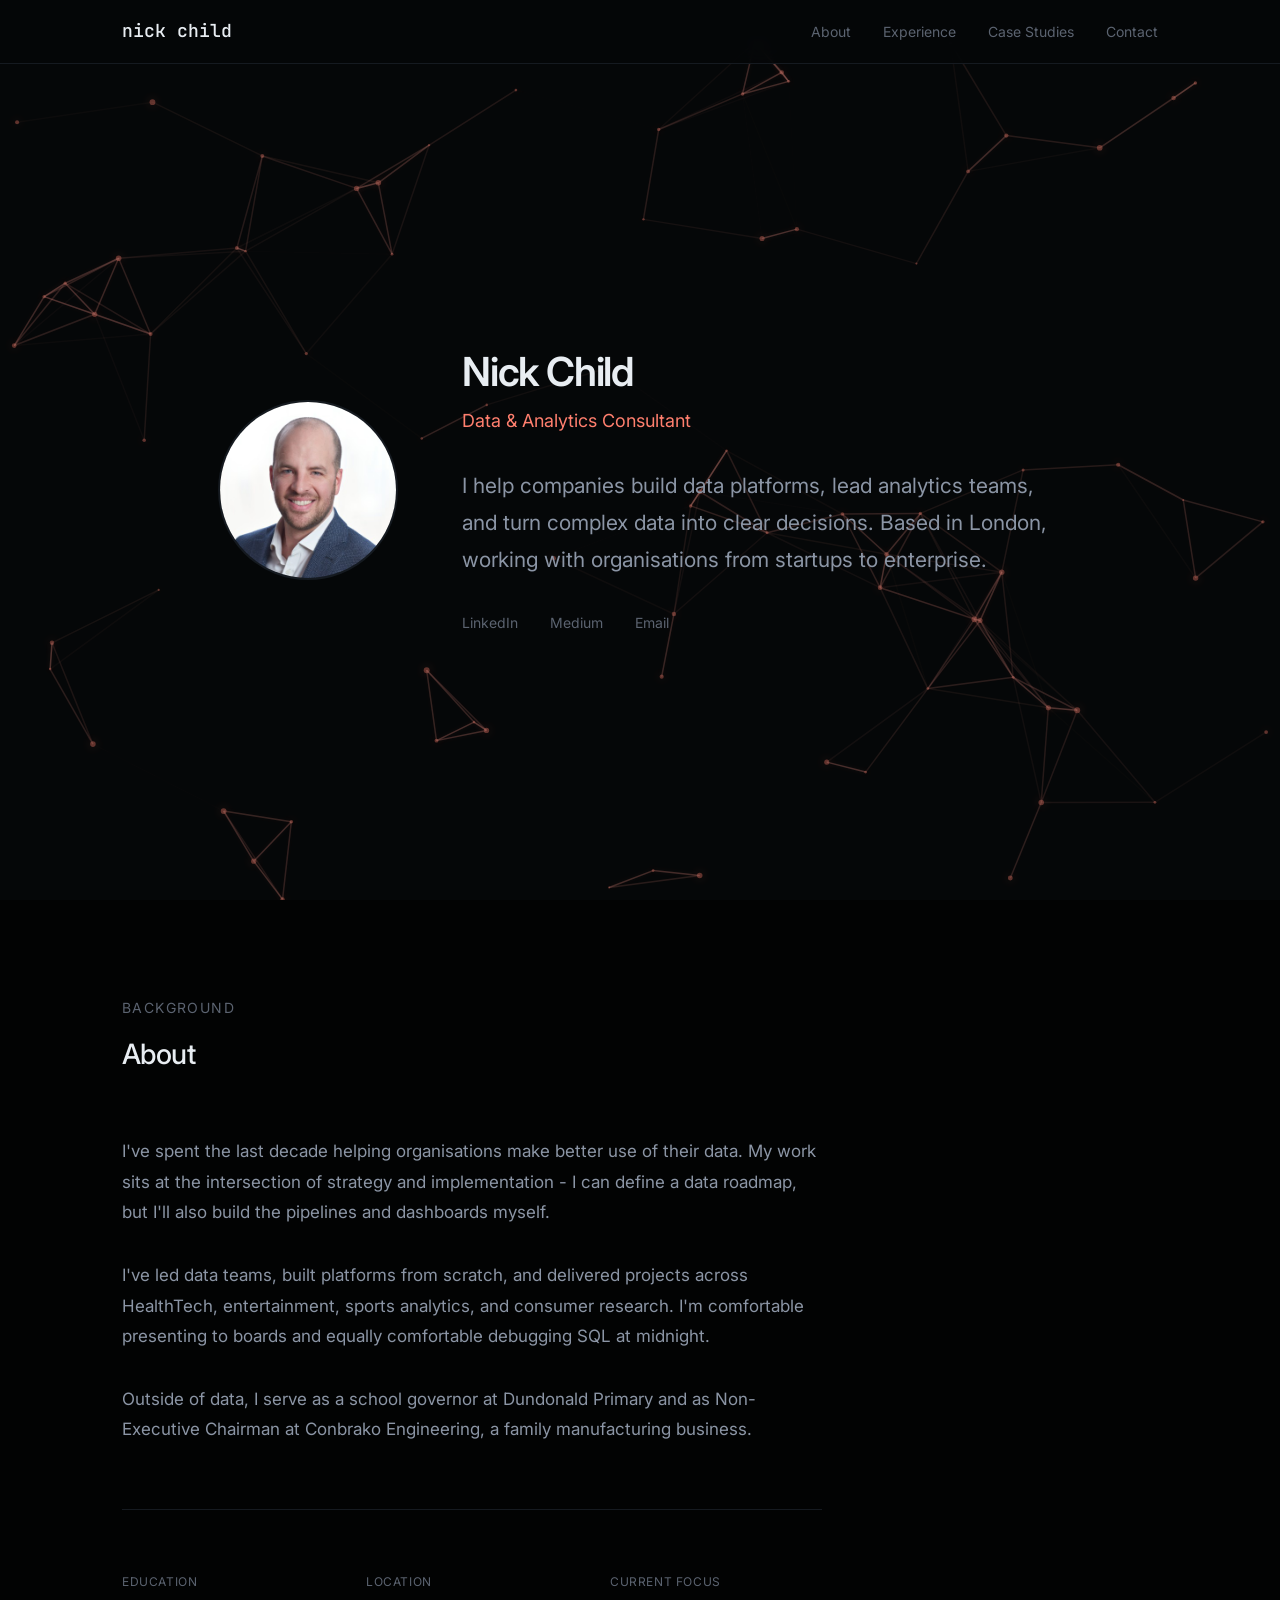
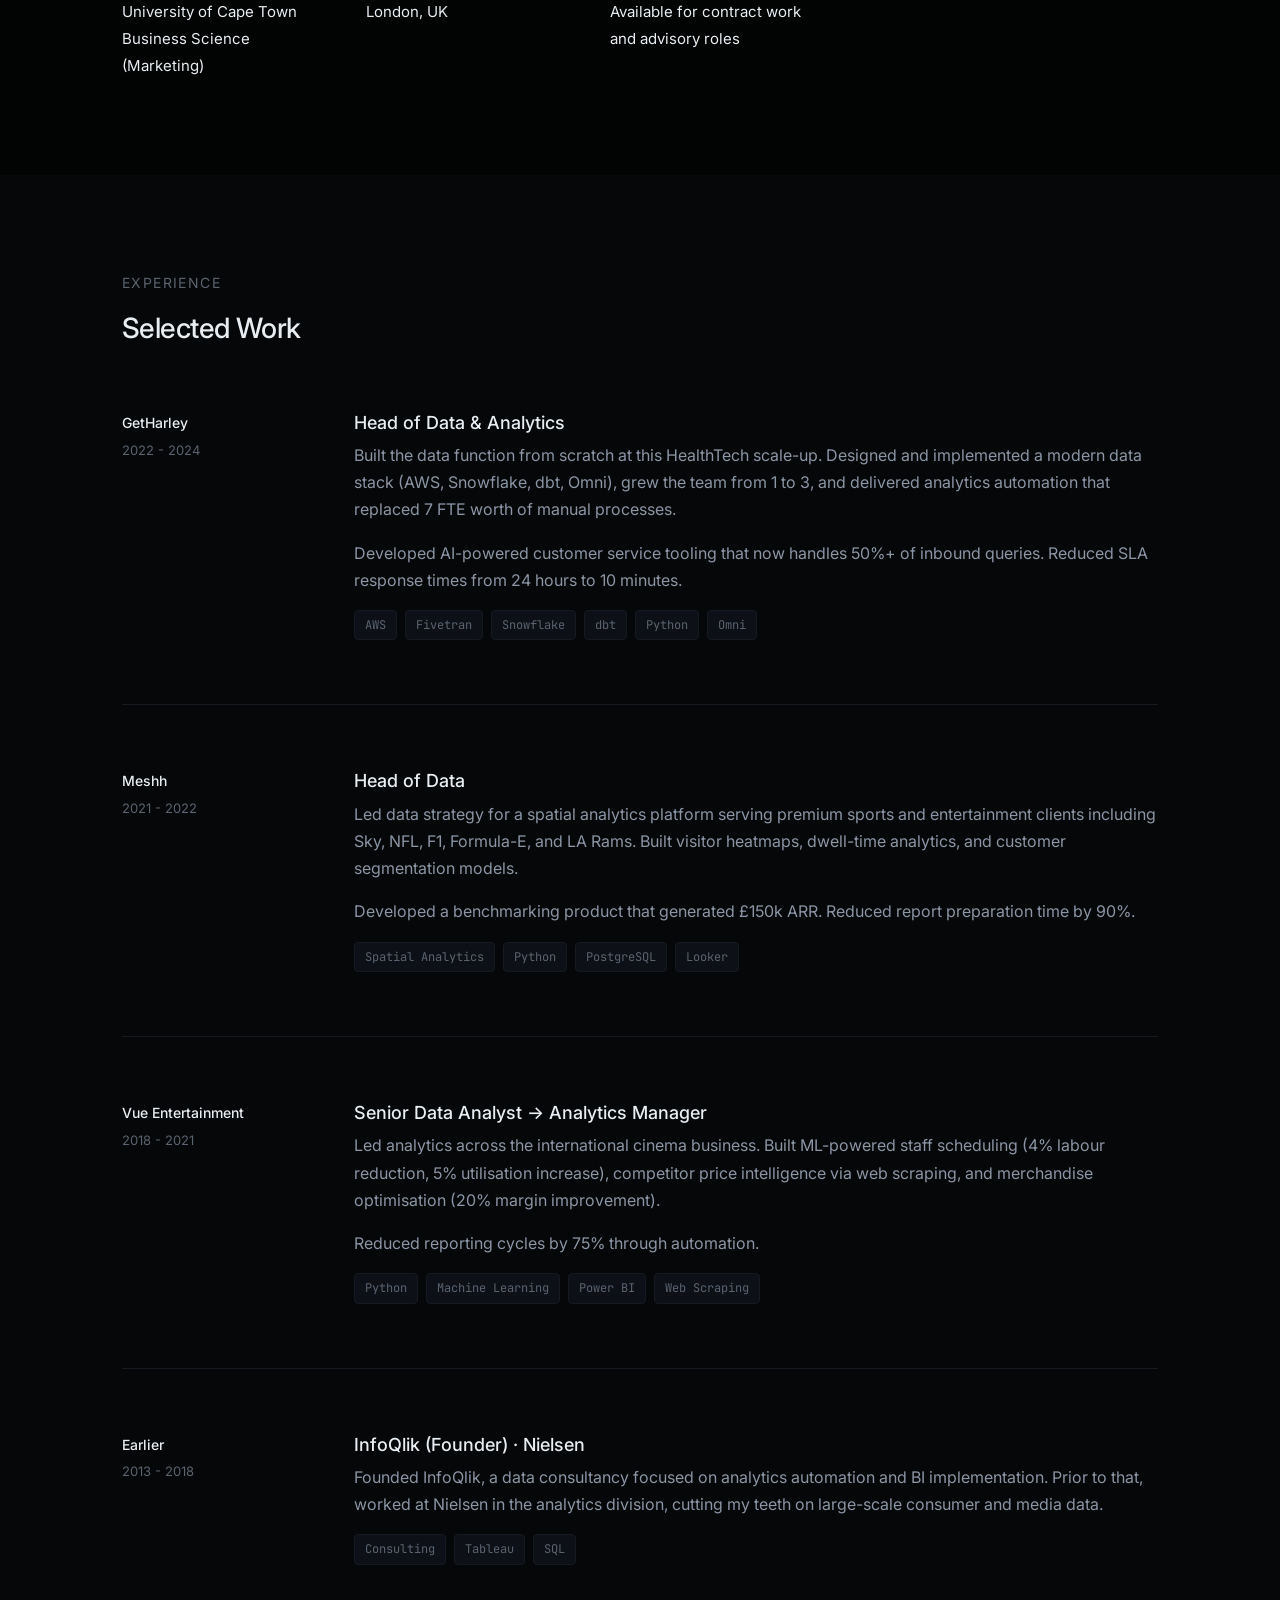
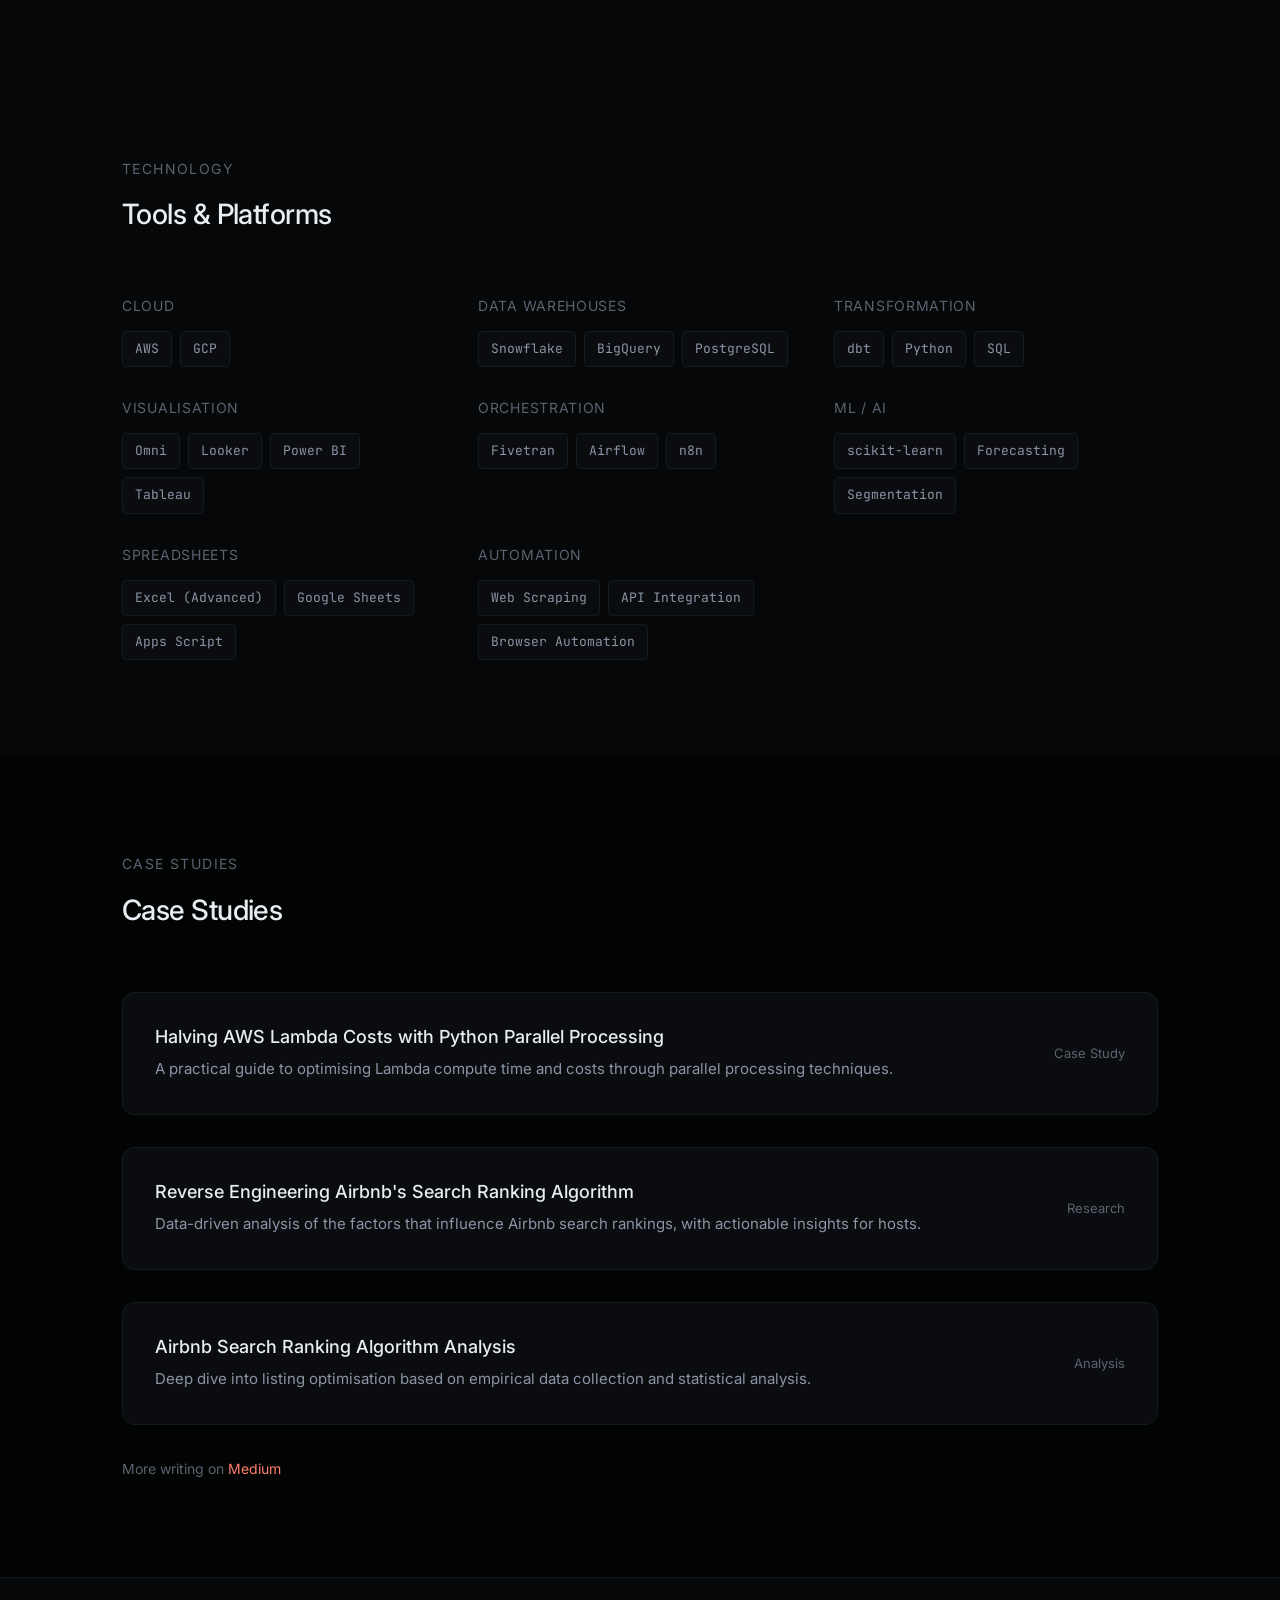
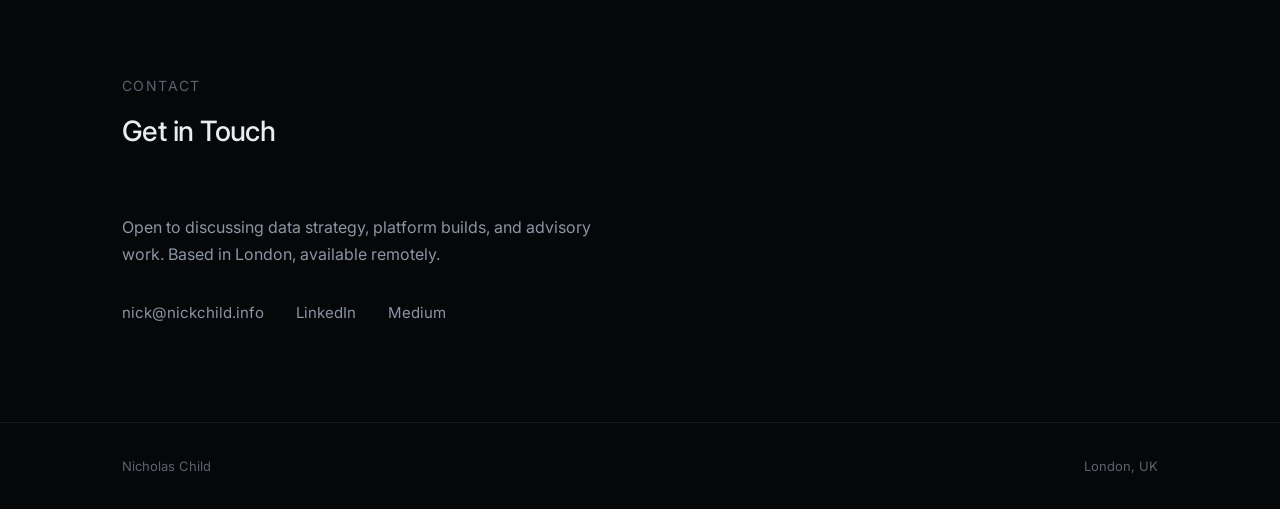
==== index.html @ 96a6c7f5 "Rename Writing to Case Studies, add Fivetran to GetHarley" ====
<!DOCTYPE html>
<html lang="en">
<head>
    <meta charset="UTF-8">
    <meta name="viewport" content="width=device-width, initial-scale=1.0">
    <title>Nick Child - Data & Analytics</title>
    <meta name="description" content="Independent Data & Analytics Consultant based in London. Building data platforms, leading analytics teams, and solving complex data problems.">
    <meta name="author" content="Nicholas Child">

    <!-- Open Graph -->
    <meta property="og:type" content="website">
    <meta property="og:title" content="Nick Child - Data & Analytics">
    <meta property="og:description" content="Independent Data & Analytics Consultant based in London.">
    <meta property="og:url" content="https://nickchild.info">

    <!-- Structured Data -->
    <script type="application/ld+json">
    {
      "@context": "https://schema.org",
      "@type": "Person",
      "name": "Nicholas Child",
      "jobTitle": "Data & Analytics Consultant",
      "url": "https://nickchild.info",
      "email": "nick@nickchild.info",
      "address": {
        "@type": "PostalAddress",
        "addressLocality": "London",
        "addressCountry": "GB"
      },
      "sameAs": [
        "https://linkedin.com/in/nicholaschild",
        "https://medium.com/@childnick"
      ]
    }
    </script>

    <!-- Favicon -->
    <link rel="icon" type="image/svg+xml" href="favicon.svg">

    <!-- Fonts -->
    <link rel="preconnect" href="https://fonts.googleapis.com">
    <link rel="preconnect" href="https://fonts.gstatic.com" crossorigin>
    <link href="https://fonts.googleapis.com/css2?family=Inter:wght@400;500;600&family=JetBrains+Mono:wght@400;500&display=swap" rel="stylesheet">

    <!-- Styles -->
    <link rel="stylesheet" href="styles/main.css">
</head>
<body>
    <!-- Navigation -->
    <nav class="nav" id="nav">
        <div class="container">
            <div class="nav-content">
                <a href="#" class="nav-logo">nick child</a>
                <button class="nav-toggle" id="navToggle" aria-label="Toggle navigation">
                    <span></span>
                    <span></span>
                    <span></span>
                </button>
                <ul class="nav-menu" id="navMenu">
                    <li><a href="#about" class="nav-link">About</a></li>
                    <li><a href="#experience" class="nav-link">Experience</a></li>
                    <li><a href="#writing" class="nav-link">Case Studies</a></li>
                    <li><a href="#contact" class="nav-link">Contact</a></li>
                </ul>
            </div>
        </div>
    </nav>

    <!-- Hero Section -->
    <section class="hero">
        <canvas id="heroCanvas" class="hero-canvas"></canvas>
        <div class="container">
            <div class="hero-content">
                <div class="hero-image">
                    <img src="nick-profile.jpg" alt="Nick Child">
                </div>
                <div class="hero-text">
                    <h1>Nick Child</h1>
                    <p class="hero-role">Data & Analytics Consultant</p>
                    <p class="hero-bio">
                        I help companies build data platforms, lead analytics teams, and turn complex data into clear decisions. 
                        Based in London, working with organisations from startups to enterprise.
                    </p>
                    <div class="hero-links">
                        <a href="https://linkedin.com/in/nicholaschild" target="_blank">LinkedIn</a>
                        <a href="https://medium.com/@childnick" target="_blank">Medium</a>
                        <a href="mailto:nick@nickchild.info">Email</a>
                    </div>
                </div>
            </div>
        </div>
    </section>

    <!-- About Section -->
    <section id="about" class="about">
        <div class="container">
            <p class="section-subtitle">Background</p>
            <h2 class="section-title">About</h2>

            <div class="about-content">
                <p>
                    I've spent the last decade helping organisations make better use of their data. My work sits at the 
                    intersection of strategy and implementation - I can define a data roadmap, but I'll also build the 
                    pipelines and dashboards myself.
                </p>
                <p>
                    I've led data teams, built platforms from scratch, and delivered projects across HealthTech, 
                    entertainment, sports analytics, and consumer research. I'm comfortable presenting to boards 
                    and equally comfortable debugging SQL at midnight.
                </p>
                <p>
                    Outside of data, I serve as a school governor at Dundonald Primary and as Non-Executive Chairman 
                    at Conbrako Engineering, a family manufacturing business.
                </p>

                <div class="about-details">
                    <div class="about-detail">
                        <h4>Education</h4>
                        <p>University of Cape Town<br>Business Science (Marketing)</p>
                    </div>
                    <div class="about-detail">
                        <h4>Location</h4>
                        <p>London, UK</p>
                    </div>
                    <div class="about-detail">
                        <h4>Current Focus</h4>
                        <p>Available for contract work<br>and advisory roles</p>
                    </div>
                </div>
            </div>
        </div>
    </section>

    <!-- Experience Section -->
    <section id="experience" class="experience">
        <div class="container">
            <p class="section-subtitle">Experience</p>
            <h2 class="section-title">Selected Work</h2>

            <div class="experience-grid">
                <div class="experience-item">
                    <div class="experience-meta">
                        <div class="experience-company">GetHarley</div>
                        <div class="experience-period">2022 - 2024</div>
                    </div>
                    <div class="experience-content">
                        <h3>Head of Data & Analytics</h3>
                        <p>
                            Built the data function from scratch at this HealthTech scale-up. Designed and implemented a modern data stack 
                            (AWS, Snowflake, dbt, Omni), grew the team from 1 to 3, and delivered analytics automation that replaced 
                            7 FTE worth of manual processes.
                        </p>
                        <p>
                            Developed AI-powered customer service tooling that now handles 50%+ of inbound queries. 
                            Reduced SLA response times from 24 hours to 10 minutes.
                        </p>
                        <div class="experience-tags">
                            <span class="tag">AWS</span>
                            <span class="tag">Fivetran</span>
                            <span class="tag">Snowflake</span>
                            <span class="tag">dbt</span>
                            <span class="tag">Python</span>
                            <span class="tag">Omni</span>
                        </div>
                    </div>
                </div>

                <div class="experience-item">
                    <div class="experience-meta">
                        <div class="experience-company">Meshh</div>
                        <div class="experience-period">2021 - 2022</div>
                    </div>
                    <div class="experience-content">
                        <h3>Head of Data</h3>
                        <p>
                            Led data strategy for a spatial analytics platform serving premium sports and entertainment clients 
                            including Sky, NFL, F1, Formula-E, and LA Rams. Built visitor heatmaps, dwell-time analytics, 
                            and customer segmentation models.
                        </p>
                        <p>
                            Developed a benchmarking product that generated £150k ARR. 
                            Reduced report preparation time by 90%.
                        </p>
                        <div class="experience-tags">
                            <span class="tag">Spatial Analytics</span>
                            <span class="tag">Python</span>
                            <span class="tag">PostgreSQL</span>
                            <span class="tag">Looker</span>
                        </div>
                    </div>
                </div>

                <div class="experience-item">
                    <div class="experience-meta">
                        <div class="experience-company">Vue Entertainment</div>
                        <div class="experience-period">2018 - 2021</div>
                    </div>
                    <div class="experience-content">
                        <h3>Senior Data Analyst → Analytics Manager</h3>
                        <p>
                            Led analytics across the international cinema business. Built ML-powered staff scheduling 
                            (4% labour reduction, 5% utilisation increase), competitor price intelligence via web scraping, 
                            and merchandise optimisation (20% margin improvement).
                        </p>
                        <p>
                            Reduced reporting cycles by 75% through automation.
                        </p>
                        <div class="experience-tags">
                            <span class="tag">Python</span>
                            <span class="tag">Machine Learning</span>
                            <span class="tag">Power BI</span>
                            <span class="tag">Web Scraping</span>
                        </div>
                    </div>
                </div>

                <div class="experience-item">
                    <div class="experience-meta">
                        <div class="experience-company">Earlier</div>
                        <div class="experience-period">2013 - 2018</div>
                    </div>
                    <div class="experience-content">
                        <h3>InfoQlik (Founder) · Nielsen</h3>
                        <p>
                            Founded InfoQlik, a data consultancy focused on analytics automation and BI implementation. 
                            Prior to that, worked at Nielsen in the analytics division, cutting my teeth on large-scale 
                            consumer and media data.
                        </p>
                        <div class="experience-tags">
                            <span class="tag">Consulting</span>
                            <span class="tag">Tableau</span>
                            <span class="tag">SQL</span>
                        </div>
                    </div>
                </div>
            </div>
        </div>
    </section>

    <!-- Tech Stack Section -->
    <section id="tech-stack" class="tech-stack">
        <div class="container">
            <p class="section-subtitle">Technology</p>
            <h2 class="section-title">Tools & Platforms</h2>

            <div class="tech-categories">
                <div class="tech-category">
                    <h3>Cloud</h3>
                    <div class="tech-items">
                        <span class="tech-item">AWS</span>
                        <span class="tech-item">GCP</span>
                    </div>
                </div>
                <div class="tech-category">
                    <h3>Data Warehouses</h3>
                    <div class="tech-items">
                        <span class="tech-item">Snowflake</span>
                        <span class="tech-item">BigQuery</span>
                        <span class="tech-item">PostgreSQL</span>
                    </div>
                </div>
                <div class="tech-category">
                    <h3>Transformation</h3>
                    <div class="tech-items">
                        <span class="tech-item">dbt</span>
                        <span class="tech-item">Python</span>
                        <span class="tech-item">SQL</span>
                    </div>
                </div>
                <div class="tech-category">
                    <h3>Visualisation</h3>
                    <div class="tech-items">
                        <span class="tech-item">Omni</span>
                        <span class="tech-item">Looker</span>
                        <span class="tech-item">Power BI</span>
                        <span class="tech-item">Tableau</span>
                    </div>
                </div>
                <div class="tech-category">
                    <h3>Orchestration</h3>
                    <div class="tech-items">
                        <span class="tech-item">Fivetran</span>
                        <span class="tech-item">Airflow</span>
                        <span class="tech-item">n8n</span>
                    </div>
                </div>
                <div class="tech-category">
                    <h3>ML / AI</h3>
                    <div class="tech-items">
                        <span class="tech-item">scikit-learn</span>
                        <span class="tech-item">Forecasting</span>
                        <span class="tech-item">Segmentation</span>
                    </div>
                </div>
                <div class="tech-category">
                    <h3>Spreadsheets</h3>
                    <div class="tech-items">
                        <span class="tech-item">Excel (Advanced)</span>
                        <span class="tech-item">Google Sheets</span>
                        <span class="tech-item">Apps Script</span>
                    </div>
                </div>
                <div class="tech-category">
                    <h3>Automation</h3>
                    <div class="tech-items">
                        <span class="tech-item">Web Scraping</span>
                        <span class="tech-item">API Integration</span>
                        <span class="tech-item">Browser Automation</span>
                    </div>
                </div>
            </div>
        </div>
    </section>

    <!-- Writing Section -->
    <section id="writing" class="writing">
        <div class="container">
            <p class="section-subtitle">Case Studies</p>
            <h2 class="section-title">Case Studies</h2>

            <div class="writing-grid">
                <a href="case-studies/lambda_optimisation/aws-lambda-case-study.html" class="article-card">
                    <div class="article-content">
                        <h3>Halving AWS Lambda Costs with Python Parallel Processing</h3>
                        <p>A practical guide to optimising Lambda compute time and costs through parallel processing techniques.</p>
                    </div>
                    <div class="article-meta">
                        <span>Case Study</span>
                    </div>
                </a>

                <a href="case-studies/airbnb hack/airbnb-algorithm-research.html" class="article-card">
                    <div class="article-content">
                        <h3>Reverse Engineering Airbnb's Search Ranking Algorithm</h3>
                        <p>Data-driven analysis of the factors that influence Airbnb search rankings, with actionable insights for hosts.</p>
                    </div>
                    <div class="article-meta">
                        <span>Research</span>
                    </div>
                </a>

                <a href="case-studies/angelhost/airbnb-case-study.html" class="article-card">
                    <div class="article-content">
                        <h3>Airbnb Search Ranking Algorithm Analysis</h3>
                        <p>Deep dive into listing optimisation based on empirical data collection and statistical analysis.</p>
                    </div>
                    <div class="article-meta">
                        <span>Analysis</span>
                    </div>
                </a>
            </div>

            <p style="margin-top: var(--spacing-md); color: var(--color-text-muted); font-size: 0.875rem;">
                More writing on <a href="https://medium.com/@childnick" target="_blank">Medium</a>
            </p>
        </div>
    </section>

    <!-- Contact Section -->
    <section id="contact" class="contact">
        <div class="container">
            <p class="section-subtitle">Contact</p>
            <h2 class="section-title">Get in Touch</h2>

            <div class="contact-content">
                <p style="color: var(--color-text-secondary); max-width: 500px;">
                    Open to discussing data strategy, platform builds, and advisory work. 
                    Based in London, available remotely.
                </p>
                <div class="contact-links">
                    <a href="mailto:nick@nickchild.info">nick@nickchild.info</a>
                    <a href="https://linkedin.com/in/nicholaschild" target="_blank">LinkedIn</a>
                    <a href="https://medium.com/@childnick" target="_blank">Medium</a>
                </div>
            </div>
        </div>
    </section>

    <!-- Footer -->
    <footer class="footer">
        <div class="container">
            <div class="footer-content">
                <span>Nicholas Child</span>
                <span>London, UK</span>
            </div>
        </div>
    </footer>

    <script src="scripts/main.js"></script>
</body>
</html>
---- styles/main.css ----
/* ===================================
   CSS Variables & Design System
   =================================== */
:root {
    /* Colors - Warm coral palette (Monzo-inspired) */
    --color-primary: #FF7F6E;
    --color-primary-hover: #FF6B57;
    --color-accent: #FF9B8E;
    --color-accent-muted: rgba(255, 127, 110, 0.5);

    /* Deeper, darker neutrals */
    --color-bg-dark: #050708;
    --color-bg-darker: #020303;
    --color-bg-card: #0a0c0f;
    --color-text-primary: #E8EDF2;
    --color-text-secondary: #8B95A5;
    --color-text-muted: #5B6370;
    --color-border: #151a20;

    /* Code/technical colors */
    --color-code: #FF9B8E;
    --color-code-bg: #0d1117;

    /* Typography */
    --font-sans: 'Inter', -apple-system, BlinkMacSystemFont, 'Segoe UI', sans-serif;
    --font-mono: 'JetBrains Mono', 'Fira Code', 'Consolas', 'Monaco', monospace;

    /* Spacing */
    --spacing-xs: 0.5rem;
    --spacing-sm: 1rem;
    --spacing-md: 2rem;
    --spacing-lg: 4rem;
    --spacing-xl: 6rem;

    /* Border radius */
    --radius-sm: 4px;
    --radius-md: 8px;
    --radius-lg: 12px;

    /* Transitions */
    --transition-fast: 150ms ease;
    --transition-normal: 300ms ease;
}

/* ===================================
   Reset & Base Styles
   =================================== */
* {
    margin: 0;
    padding: 0;
    box-sizing: border-box;
}

html {
    scroll-behavior: smooth;
    font-size: 16px;
}

body {
    font-family: var(--font-sans);
    background-color: var(--color-bg-dark);
    color: var(--color-text-primary);
    line-height: 1.7;
    overflow-x: hidden;
}

.container {
    max-width: 1100px;
    margin: 0 auto;
    padding: 0 var(--spacing-md);
}

a {
    color: var(--color-primary);
    text-decoration: none;
    transition: color var(--transition-fast);
}

a:hover {
    color: var(--color-accent);
}

/* ===================================
   Typography
   =================================== */
h1, h2, h3, h4, h5, h6 {
    font-family: var(--font-sans);
    font-weight: 500;
    line-height: 1.3;
    margin-bottom: var(--spacing-sm);
    color: var(--color-text-primary);
}

.section-title {
    font-size: 1.75rem;
    font-weight: 500;
    margin-bottom: var(--spacing-lg);
    color: var(--color-text-primary);
    letter-spacing: -0.02em;
}

.section-subtitle {
    color: var(--color-text-muted);
    font-size: 0.875rem;
    text-transform: uppercase;
    letter-spacing: 0.1em;
    margin-bottom: var(--spacing-sm);
}

/* ===================================
   Navigation
   =================================== */
.nav {
    position: fixed;
    top: 0;
    left: 0;
    right: 0;
    background: rgba(5, 7, 8, 0.9);
    backdrop-filter: blur(12px);
    border-bottom: 1px solid var(--color-border);
    z-index: 1000;
}

.nav-content {
    display: flex;
    justify-content: space-between;
    align-items: center;
    padding: 1rem 0;
}

.nav-logo {
    font-family: var(--font-mono);
    font-size: 1.125rem;
    font-weight: 500;
    color: var(--color-text-primary);
    text-decoration: none;
}

.nav-menu {
    display: flex;
    gap: var(--spacing-md);
    list-style: none;
    align-items: center;
}

.nav-link {
    color: var(--color-text-muted);
    text-decoration: none;
    font-size: 0.875rem;
    transition: color var(--transition-fast);
}

.nav-link:hover {
    color: var(--color-text-primary);
}

.nav-toggle {
    display: none;
    flex-direction: column;
    gap: 4px;
    background: none;
    border: none;
    cursor: pointer;
    padding: 0.5rem;
}

.nav-toggle span {
    width: 20px;
    height: 1.5px;
    background: var(--color-text-primary);
    transition: all var(--transition-fast);
}

/* ===================================
   Hero Section
   =================================== */
.hero {
    position: relative;
    min-height: 100vh;
    display: flex;
    align-items: center;
    overflow: hidden;
    padding-top: 80px;
}

.hero-canvas {
    position: absolute;
    top: 0;
    left: 0;
    width: 100%;
    height: 100%;
    z-index: 0;
    opacity: 0.7;
}

.hero-content {
    position: relative;
    z-index: 1;
    display: grid;
    grid-template-columns: auto 1fr;
    gap: var(--spacing-lg);
    align-items: center;
}

.hero-image {
    width: 180px;
    height: 180px;
    border-radius: 50%;
    overflow: hidden;
    border: 2px solid var(--color-border);
}

.hero-image img {
    width: 100%;
    height: 100%;
    object-fit: cover;
}

.hero-text h1 {
    font-size: 2.5rem;
    font-weight: 600;
    margin-bottom: var(--spacing-xs);
    letter-spacing: -0.03em;
}

.hero-role {
    font-size: 1.125rem;
    color: var(--color-primary);
    margin-bottom: var(--spacing-md);
    font-weight: 400;
}

.hero-bio {
    font-size: 1.3125rem;
    color: var(--color-text-secondary);
    max-width: 600px;
    line-height: 1.75;
}

.hero-links {
    display: flex;
    gap: var(--spacing-md);
    margin-top: var(--spacing-md);
}

.hero-links a {
    color: var(--color-text-muted);
    font-size: 0.875rem;
}

.hero-links a:hover {
    color: var(--color-primary);
}

/* ===================================
   Experience Section
   =================================== */
.experience {
    padding: var(--spacing-xl) 0;
}

.experience-grid {
    display: grid;
    gap: var(--spacing-lg);
}

.experience-item {
    display: grid;
    grid-template-columns: 200px 1fr;
    gap: var(--spacing-md);
    padding-bottom: var(--spacing-lg);
    border-bottom: 1px solid var(--color-border);
}

.experience-item:last-child {
    border-bottom: none;
    padding-bottom: 0;
}

.experience-meta {
    color: var(--color-text-muted);
    font-size: 0.875rem;
}

.experience-company {
    color: var(--color-text-primary);
    font-weight: 500;
    margin-bottom: 0.25rem;
}

.experience-period {
    font-size: 0.8125rem;
}

.experience-content h3 {
    font-size: 1.125rem;
    font-weight: 500;
    margin-bottom: var(--spacing-xs);
}

.experience-content p {
    color: var(--color-text-secondary);
    margin-bottom: var(--spacing-sm);
}

.experience-tags {
    display: flex;
    flex-wrap: wrap;
    gap: 0.5rem;
    margin-top: var(--spacing-sm);
}

.tag {
    padding: 0.25rem 0.625rem;
    background: var(--color-code-bg);
    color: var(--color-text-muted);
    font-family: var(--font-mono);
    font-size: 0.75rem;
    border-radius: var(--radius-sm);
    border: 1px solid var(--color-border);
}

/* ===================================
   Writing Section
   =================================== */
.writing {
    padding: var(--spacing-xl) 0;
    background: var(--color-bg-darker);
}

.writing-grid {
    display: grid;
    gap: var(--spacing-md);
}

.article-card {
    display: grid;
    grid-template-columns: 1fr auto;
    gap: var(--spacing-md);
    padding: var(--spacing-md);
    background: var(--color-bg-card);
    border: 1px solid var(--color-border);
    border-radius: var(--radius-lg);
    transition: all var(--transition-normal);
    text-decoration: none;
}

.article-card:hover {
    border-color: var(--color-accent-muted);
    transform: translateY(-2px);
}

.article-content h3 {
    font-size: 1.125rem;
    font-weight: 500;
    margin-bottom: var(--spacing-xs);
    color: var(--color-text-primary);
}

.article-content p {
    color: var(--color-text-secondary);
    font-size: 0.9375rem;
}

.article-meta {
    display: flex;
    flex-direction: column;
    align-items: flex-end;
    justify-content: center;
    color: var(--color-text-muted);
    font-size: 0.8125rem;
}

/* ===================================
   Tech Stack Section
   =================================== */
.tech-stack {
    padding: var(--spacing-xl) 0;
}

.tech-categories {
    display: grid;
    grid-template-columns: repeat(auto-fit, minmax(240px, 1fr));
    gap: var(--spacing-md);
}

.tech-category h3 {
    font-size: 0.875rem;
    color: var(--color-text-muted);
    font-weight: 400;
    margin-bottom: var(--spacing-sm);
    text-transform: uppercase;
    letter-spacing: 0.05em;
}

.tech-items {
    display: flex;
    flex-wrap: wrap;
    gap: 0.5rem;
}

.tech-item {
    padding: 0.375rem 0.75rem;
    background: var(--color-bg-card);
    color: var(--color-text-secondary);
    font-family: var(--font-mono);
    font-size: 0.8125rem;
    border-radius: var(--radius-sm);
    border: 1px solid var(--color-border);
}

/* ===================================
   About Section
   =================================== */
.about {
    padding: var(--spacing-xl) 0;
    background: var(--color-bg-darker);
}

.about-content {
    max-width: 700px;
}

.about-content p {
    color: var(--color-text-secondary);
    margin-bottom: var(--spacing-md);
    font-size: 1.0625rem;
    line-height: 1.8;
}

.about-details {
    display: grid;
    grid-template-columns: repeat(auto-fit, minmax(200px, 1fr));
    gap: var(--spacing-md);
    margin-top: var(--spacing-lg);
    padding-top: var(--spacing-lg);
    border-top: 1px solid var(--color-border);
}

.about-detail h4 {
    font-size: 0.75rem;
    color: var(--color-text-muted);
    text-transform: uppercase;
    letter-spacing: 0.05em;
    font-weight: 400;
    margin-bottom: 0.5rem;
}

.about-detail p {
    color: var(--color-text-primary);
    font-size: 0.9375rem;
    margin-bottom: 0;
}

/* ===================================
   Contact Section
   =================================== */
.contact {
    padding: var(--spacing-xl) 0;
    border-top: 1px solid var(--color-border);
}

.contact-content {
    display: flex;
    flex-direction: column;
    gap: var(--spacing-md);
}

.contact-links {
    display: flex;
    flex-wrap: wrap;
    gap: var(--spacing-md);
}

.contact-links a {
    color: var(--color-text-secondary);
    font-size: 0.9375rem;
}

.contact-links a:hover {
    color: var(--color-primary);
}

/* ===================================
   Footer
   =================================== */
.footer {
    padding: var(--spacing-md) 0;
    border-top: 1px solid var(--color-border);
}

.footer-content {
    display: flex;
    justify-content: space-between;
    align-items: center;
    color: var(--color-text-muted);
    font-size: 0.8125rem;
}

/* ===================================
   Responsive Design
   =================================== */
@media (max-width: 768px) {
    .nav-toggle {
        display: flex;
    }

    .nav-menu {
        position: fixed;
        top: 56px;
        left: 0;
        right: 0;
        background: var(--color-bg-darker);
        flex-direction: column;
        padding: var(--spacing-md);
        border-bottom: 1px solid var(--color-border);
        transform: translateY(-100%);
        opacity: 0;
        transition: all var(--transition-normal);
        pointer-events: none;
    }

    .nav-menu.active {
        transform: translateY(0);
        opacity: 1;
        pointer-events: all;
    }

    .hero-content {
        grid-template-columns: 1fr;
        text-align: center;
    }

    .hero-image {
        margin: 0 auto;
        width: 140px;
        height: 140px;
    }

    .hero-bio {
        margin: 0 auto;
    }

    .hero-links {
        justify-content: center;
    }

    .experience-item {
        grid-template-columns: 1fr;
        gap: var(--spacing-sm);
    }

    .article-card {
        grid-template-columns: 1fr;
    }

    .article-meta {
        align-items: flex-start;
        flex-direction: row;
        gap: var(--spacing-sm);
    }

    .footer-content {
        flex-direction: column;
        gap: var(--spacing-sm);
        text-align: center;
    }
}

@media (max-width: 480px) {
    .container {
        padding: 0 var(--spacing-sm);
    }

    .hero-text h1 {
        font-size: 2rem;
    }
}

/* ===================================
   Animations
   =================================== */
.reveal {
    opacity: 0;
    transform: translateY(20px);
    transition: all 0.5s ease-out;
}

.reveal.active {
    opacity: 1;
    transform: translateY(0);
}
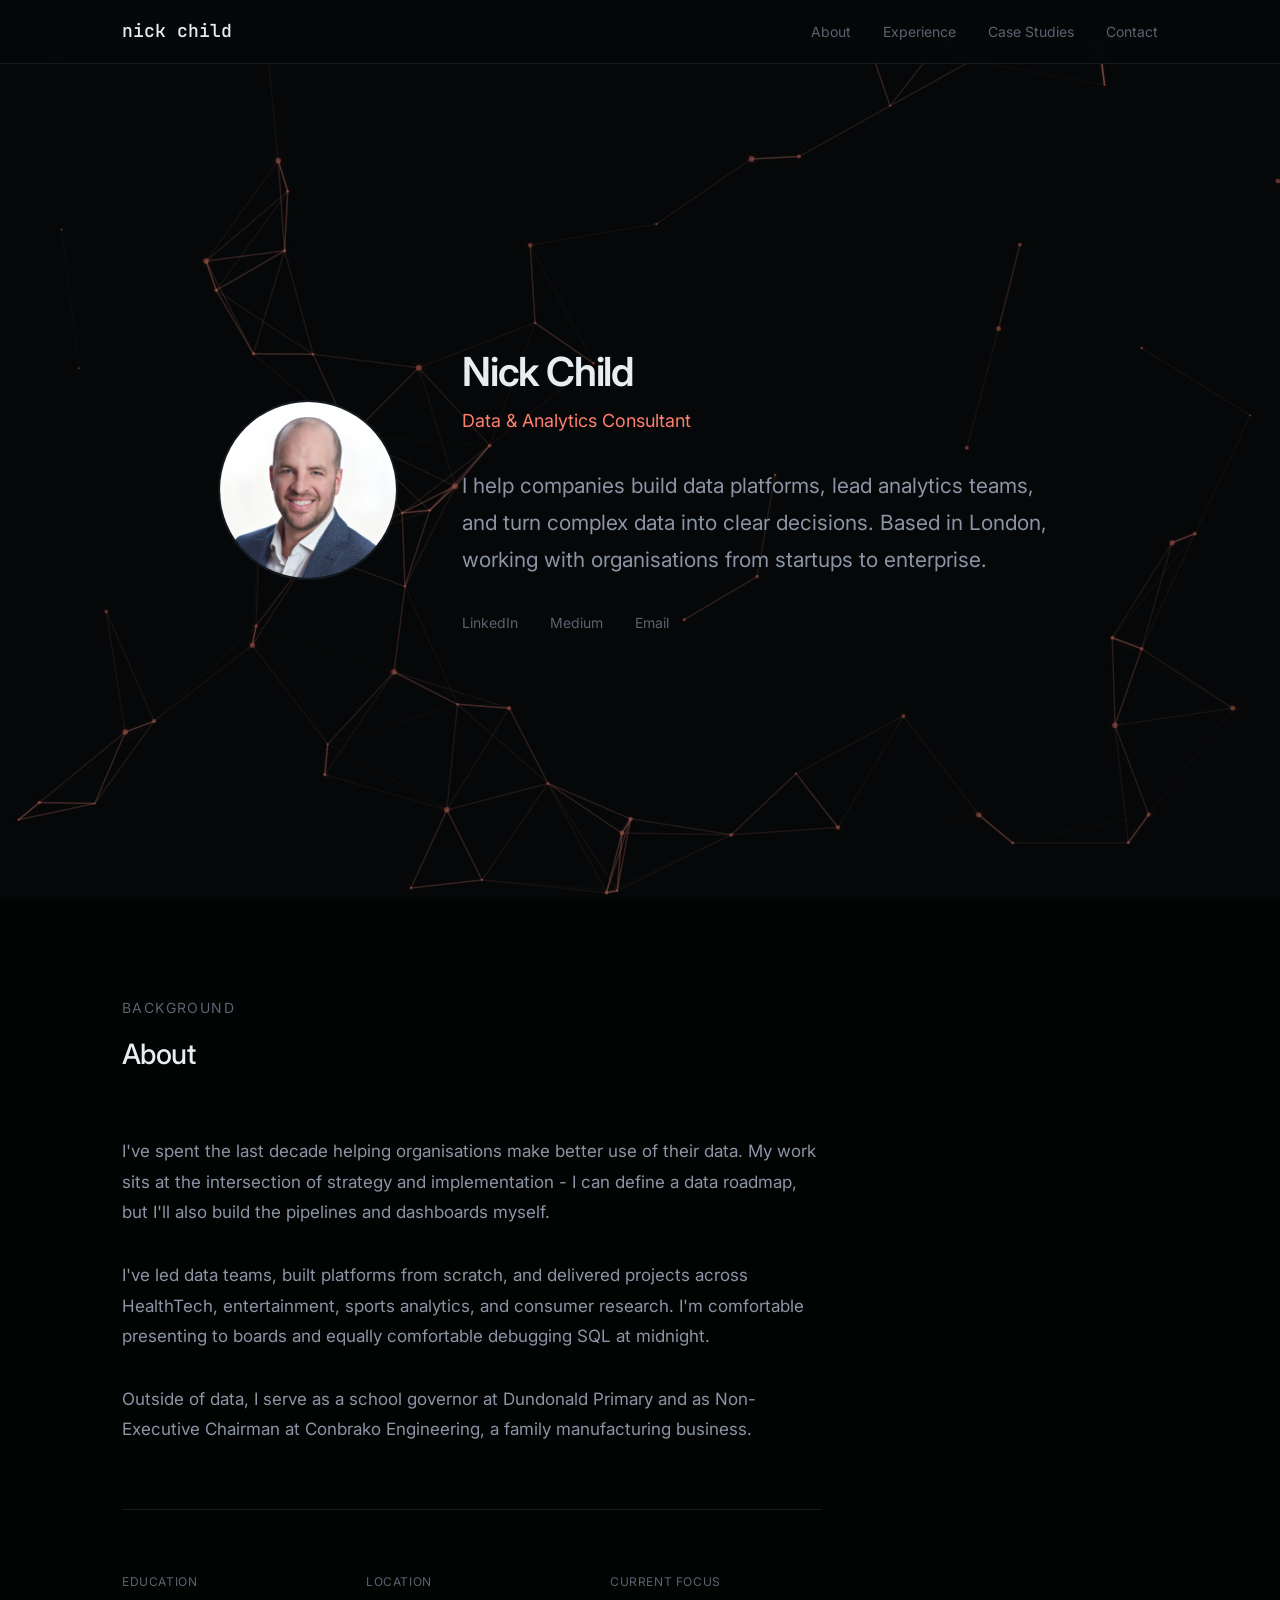
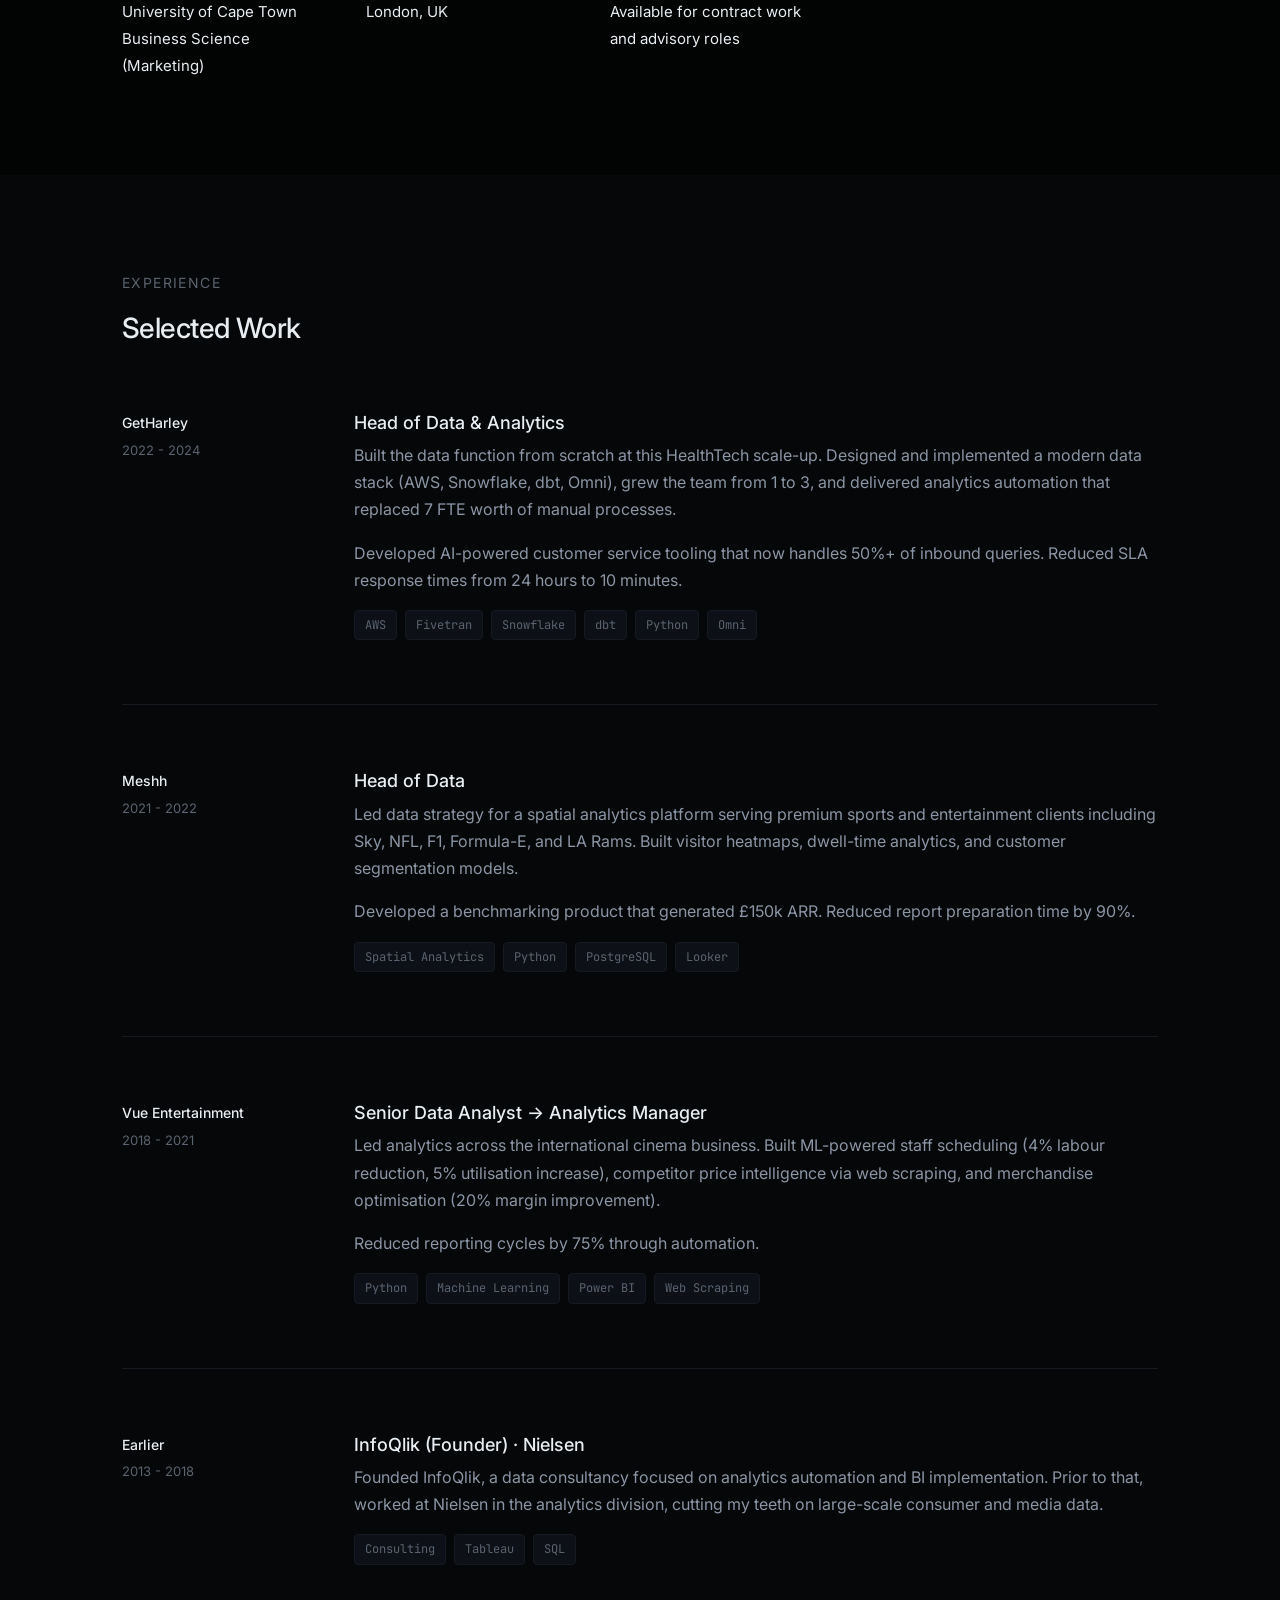
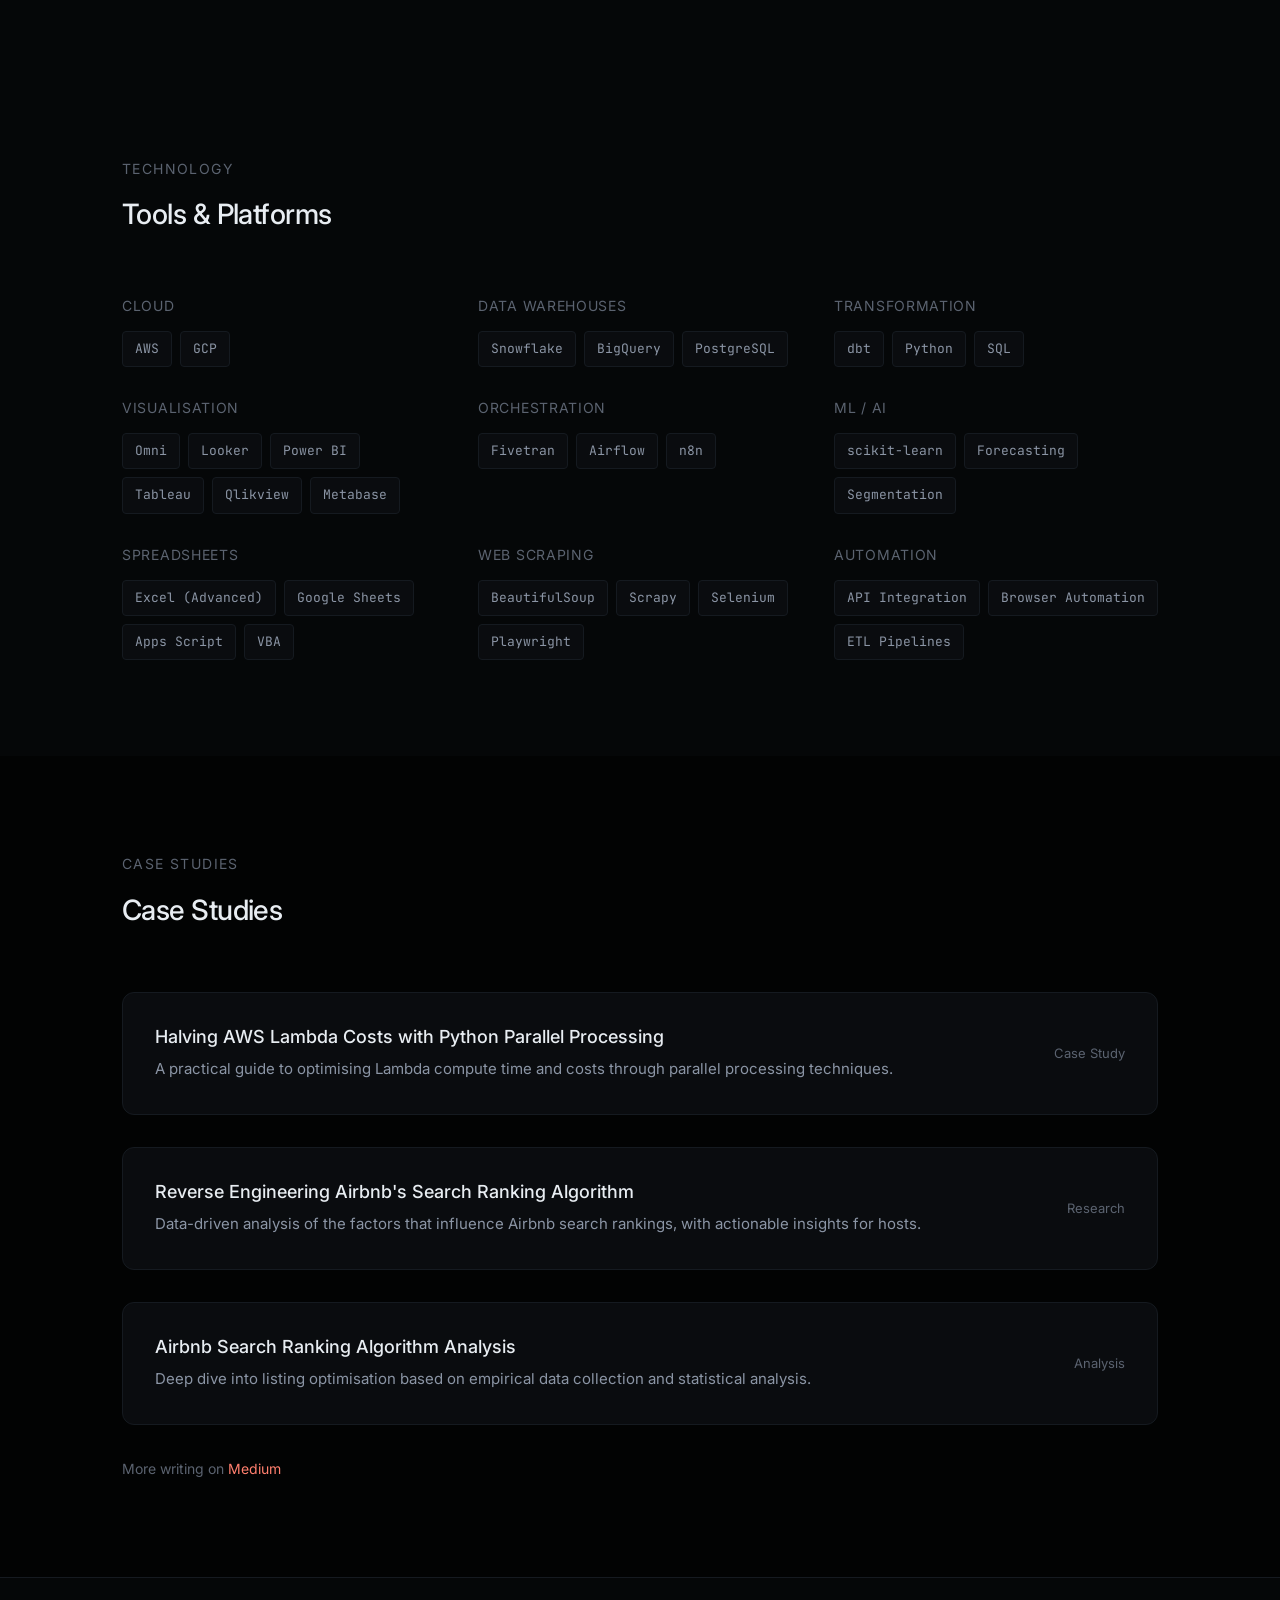
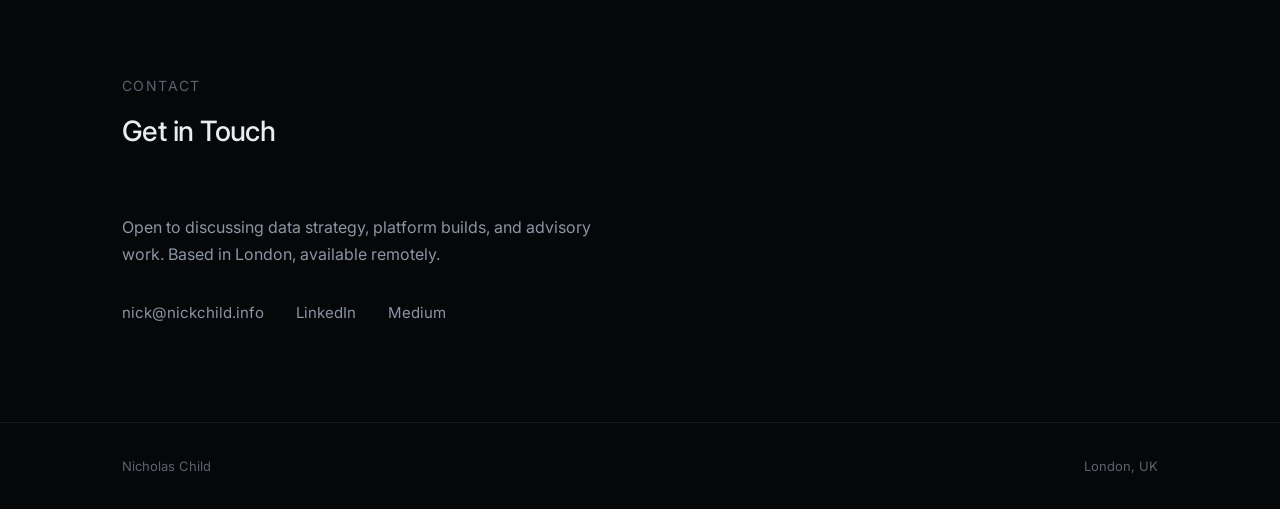
==== commit ffe36364: "Add web scraping tools, VBA, Qlikview, Metabase to tech stack - New Web Scraping section: BeautifulS" ====
--- a/index.html
+++ b/index.html
@@ -274,6 +274,8 @@
                         <span class="tech-item">Looker</span>
                         <span class="tech-item">Power BI</span>
                         <span class="tech-item">Tableau</span>
+                        <span class="tech-item">Qlikview</span>
+                        <span class="tech-item">Metabase</span>
                     </div>
                 </div>
                 <div class="tech-category">
@@ -298,14 +300,24 @@
                         <span class="tech-item">Excel (Advanced)</span>
                         <span class="tech-item">Google Sheets</span>
                         <span class="tech-item">Apps Script</span>
+                        <span class="tech-item">VBA</span>
+                    </div>
+                </div>
+                <div class="tech-category">
+                    <h3>Web Scraping</h3>
+                    <div class="tech-items">
+                        <span class="tech-item">BeautifulSoup</span>
+                        <span class="tech-item">Scrapy</span>
+                        <span class="tech-item">Selenium</span>
+                        <span class="tech-item">Playwright</span>
                     </div>
                 </div>
                 <div class="tech-category">
                     <h3>Automation</h3>
                     <div class="tech-items">
-                        <span class="tech-item">Web Scraping</span>
                         <span class="tech-item">API Integration</span>
                         <span class="tech-item">Browser Automation</span>
+                        <span class="tech-item">ETL Pipelines</span>
                     </div>
                 </div>
             </div>
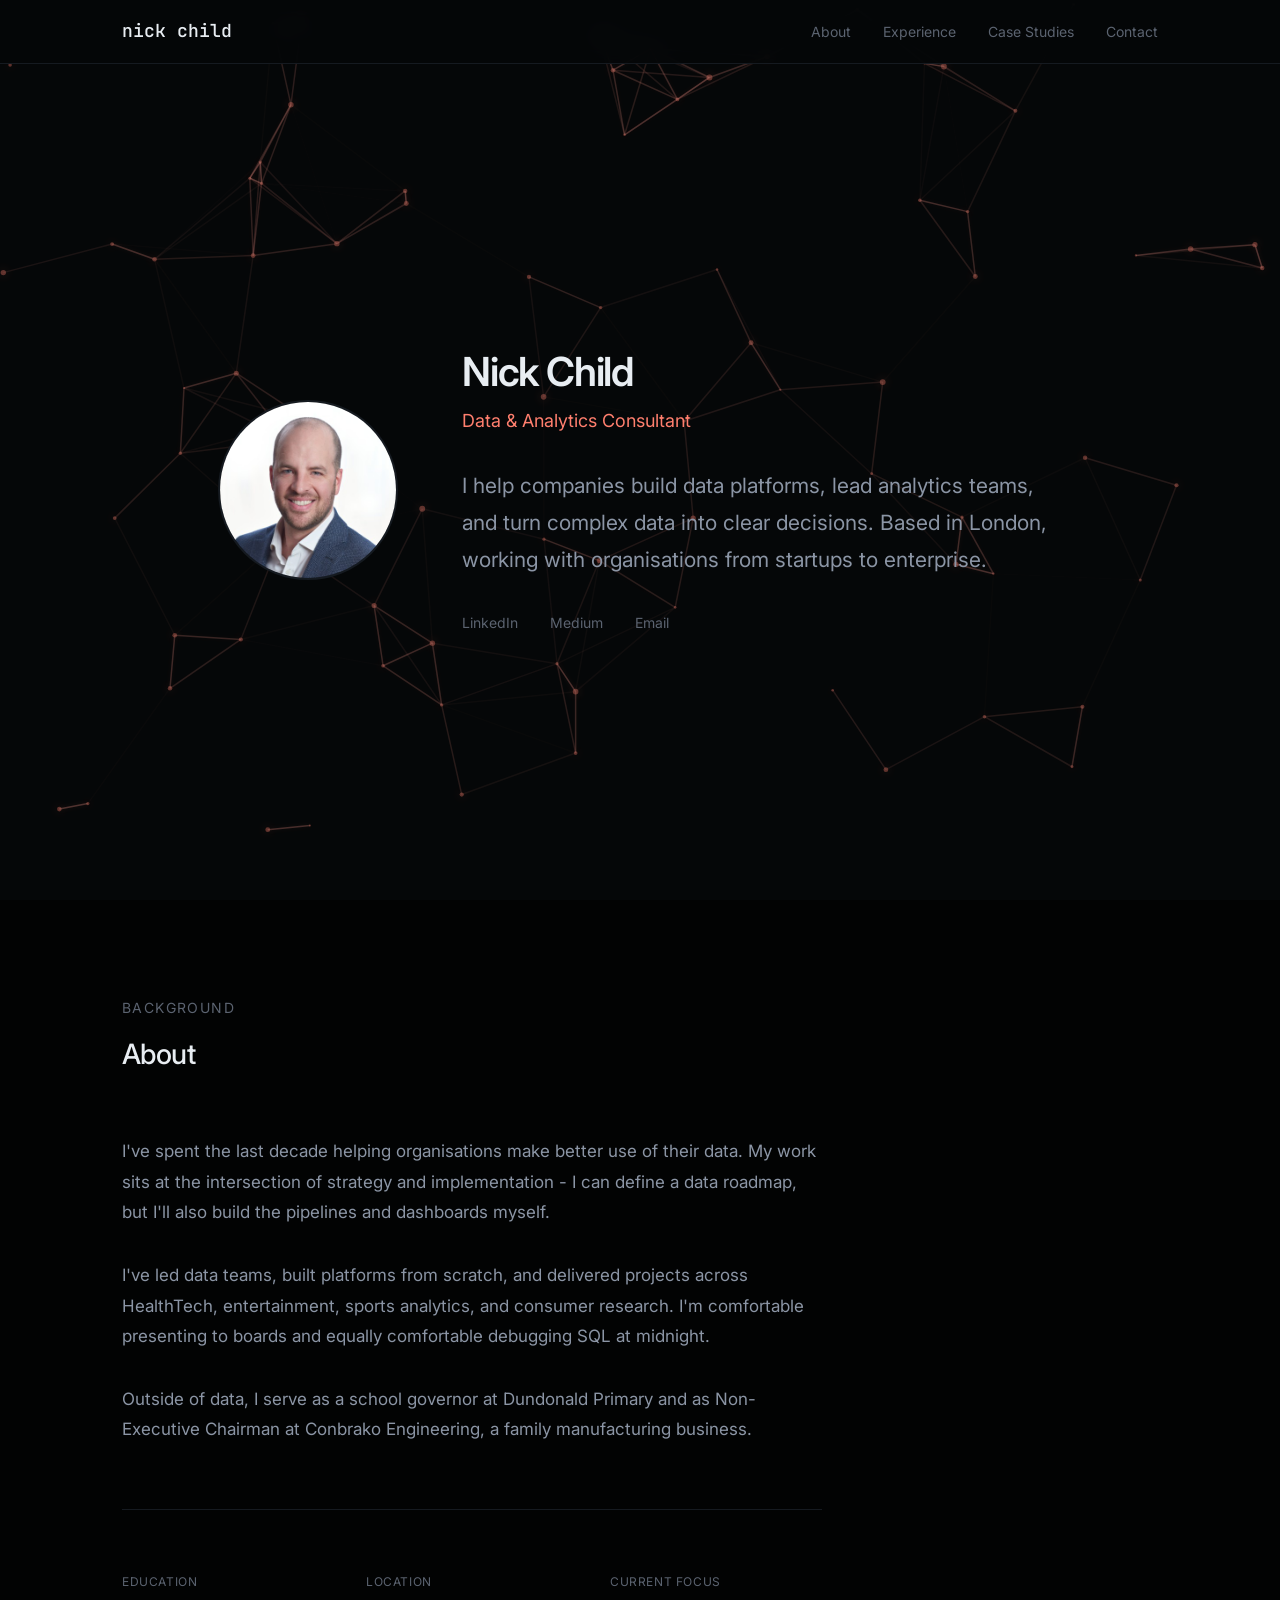
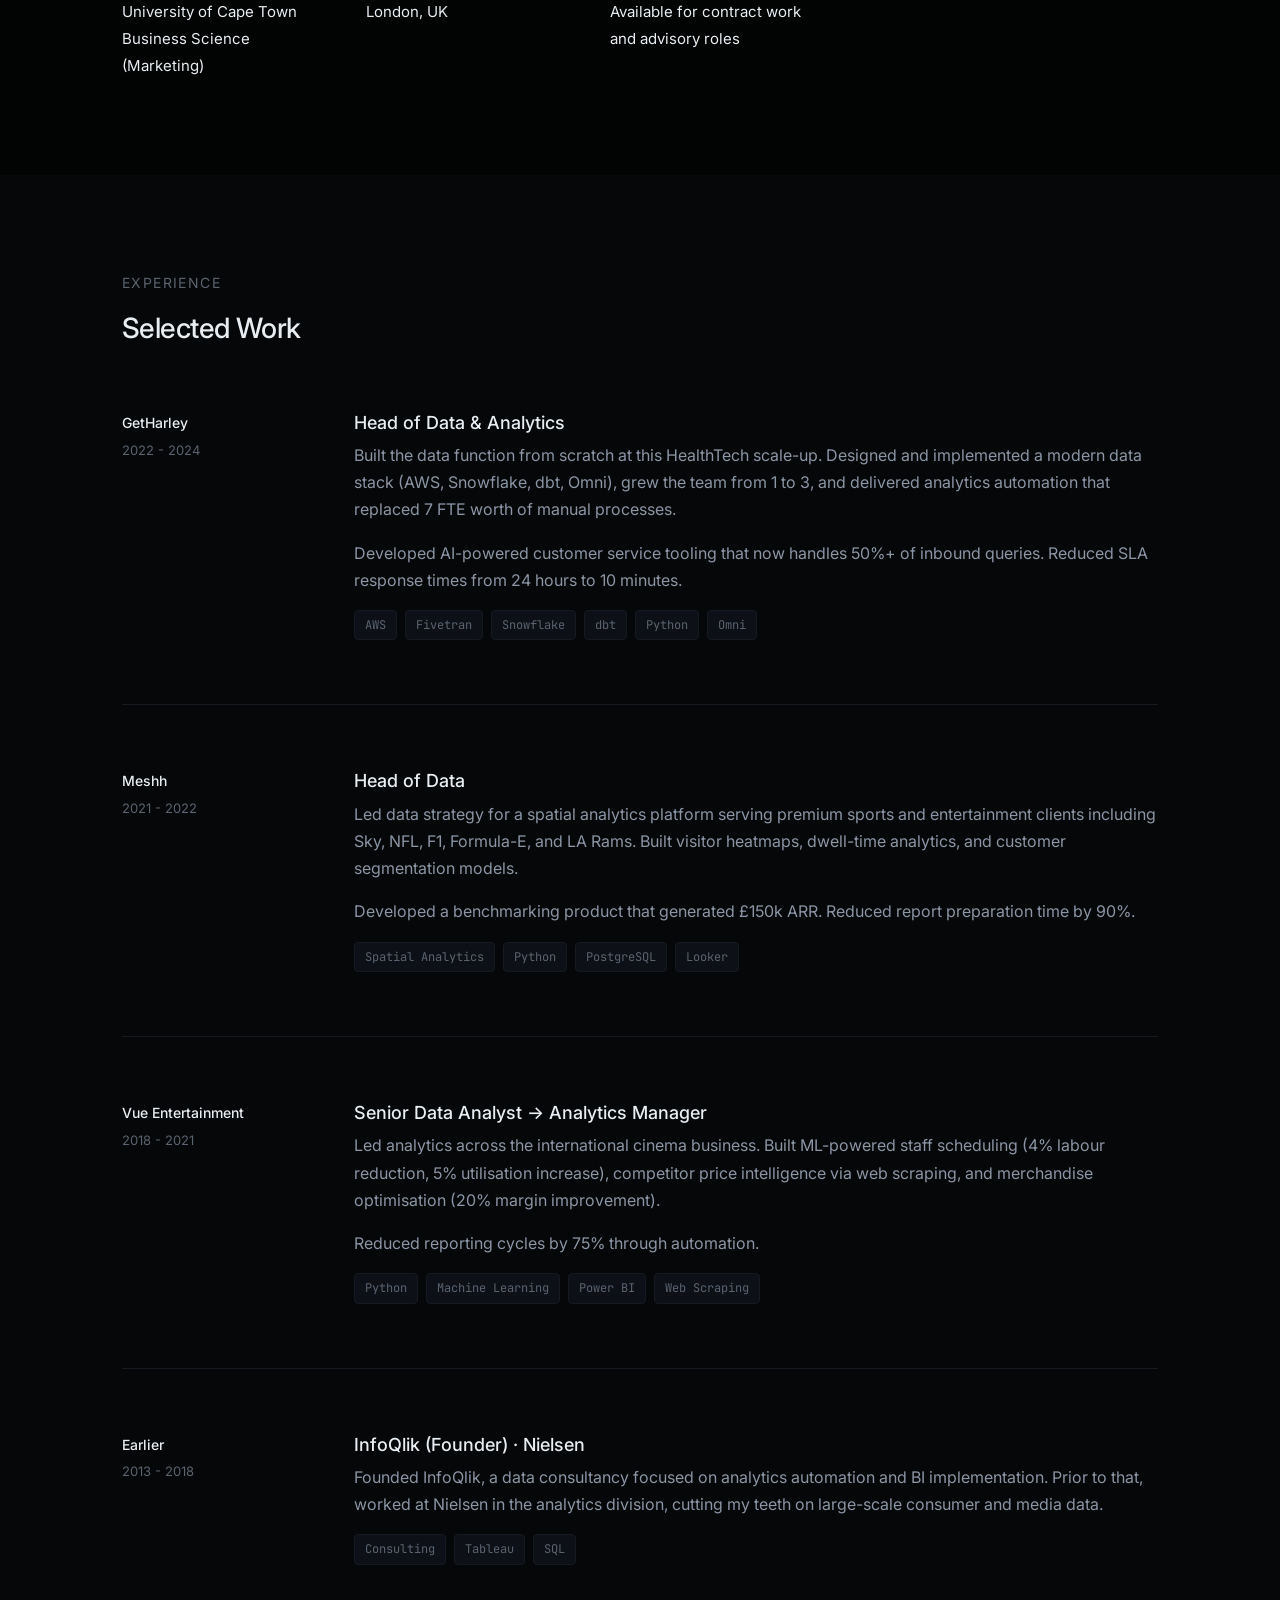
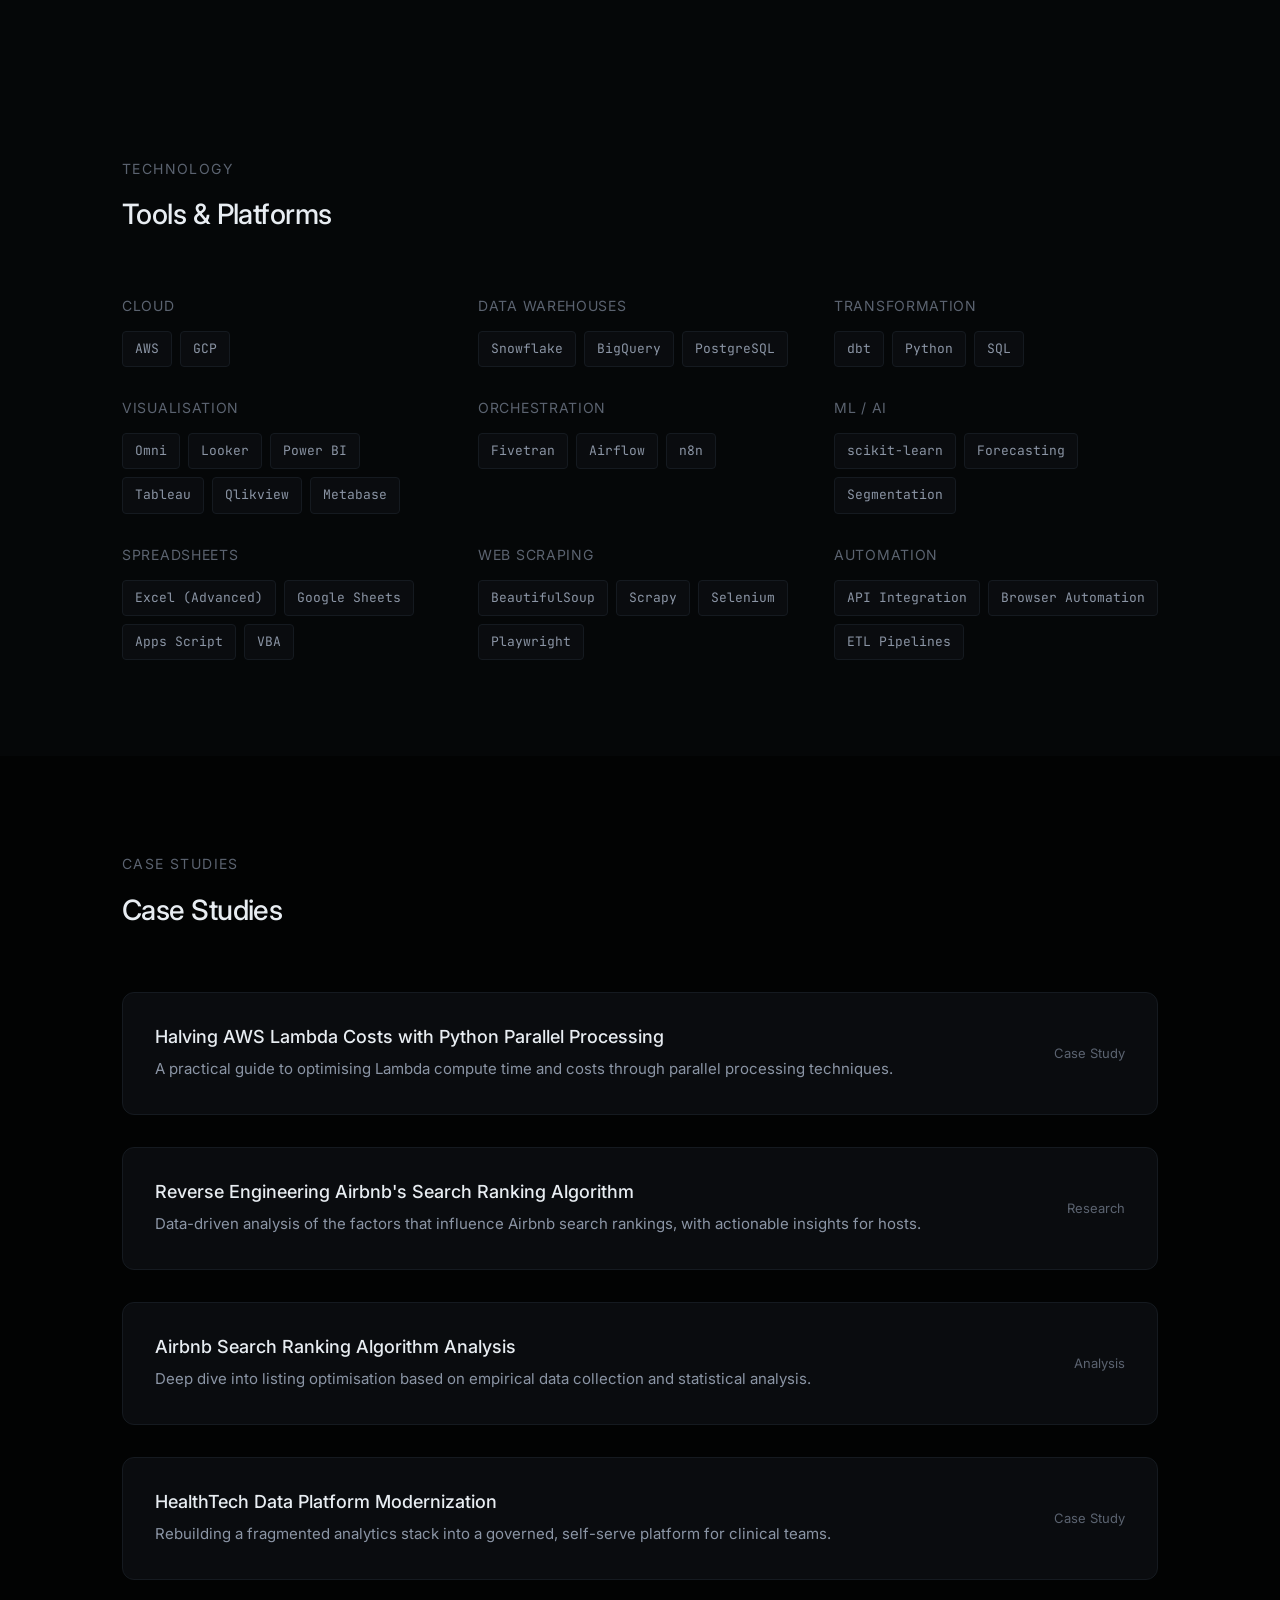
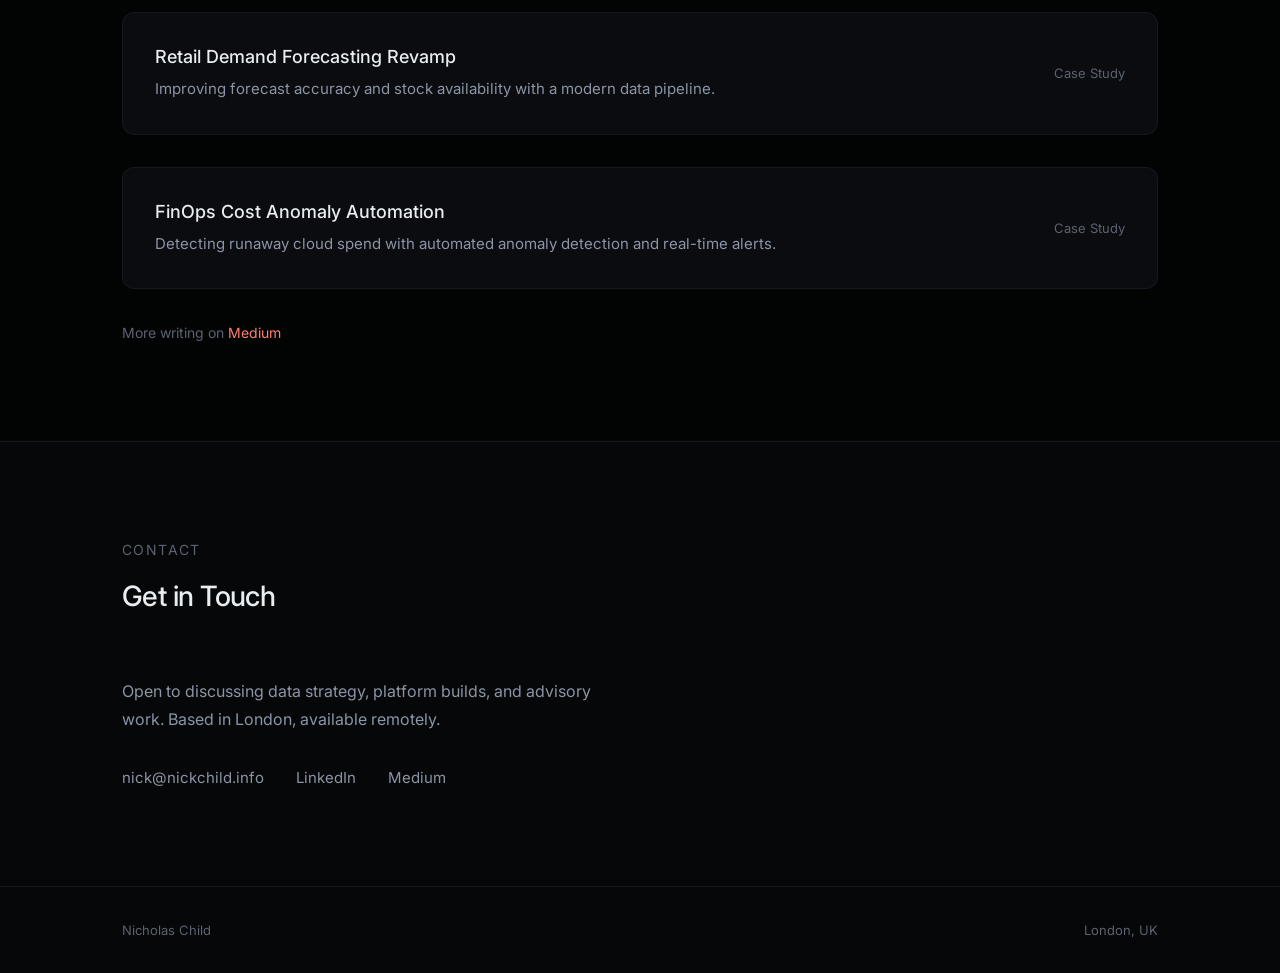
==== commit f5089acc: "Add new case studies for HealthTech Data Platform, Retail Demand Forecasting, and FinOps Cost Anomal" ====
--- a/index.html
+++ b/index.html
@@ -360,6 +360,36 @@
                         <span>Analysis</span>
                     </div>
                 </a>
+
+                <a href="case-studies/healthtech-data-platform/healthtech-data-platform.html" class="article-card">
+                    <div class="article-content">
+                        <h3>HealthTech Data Platform Modernization</h3>
+                        <p>Rebuilding a fragmented analytics stack into a governed, self-serve platform for clinical teams.</p>
+                    </div>
+                    <div class="article-meta">
+                        <span>Case Study</span>
+                    </div>
+                </a>
+
+                <a href="case-studies/retail-demand-forecasting/retail-demand-forecasting.html" class="article-card">
+                    <div class="article-content">
+                        <h3>Retail Demand Forecasting Revamp</h3>
+                        <p>Improving forecast accuracy and stock availability with a modern data pipeline.</p>
+                    </div>
+                    <div class="article-meta">
+                        <span>Case Study</span>
+                    </div>
+                </a>
+
+                <a href="case-studies/finops-automation/finops-automation.html" class="article-card">
+                    <div class="article-content">
+                        <h3>FinOps Cost Anomaly Automation</h3>
+                        <p>Detecting runaway cloud spend with automated anomaly detection and real-time alerts.</p>
+                    </div>
+                    <div class="article-meta">
+                        <span>Case Study</span>
+                    </div>
+                </a>
             </div>
 
             <p style="margin-top: var(--spacing-md); color: var(--color-text-muted); font-size: 0.875rem;">
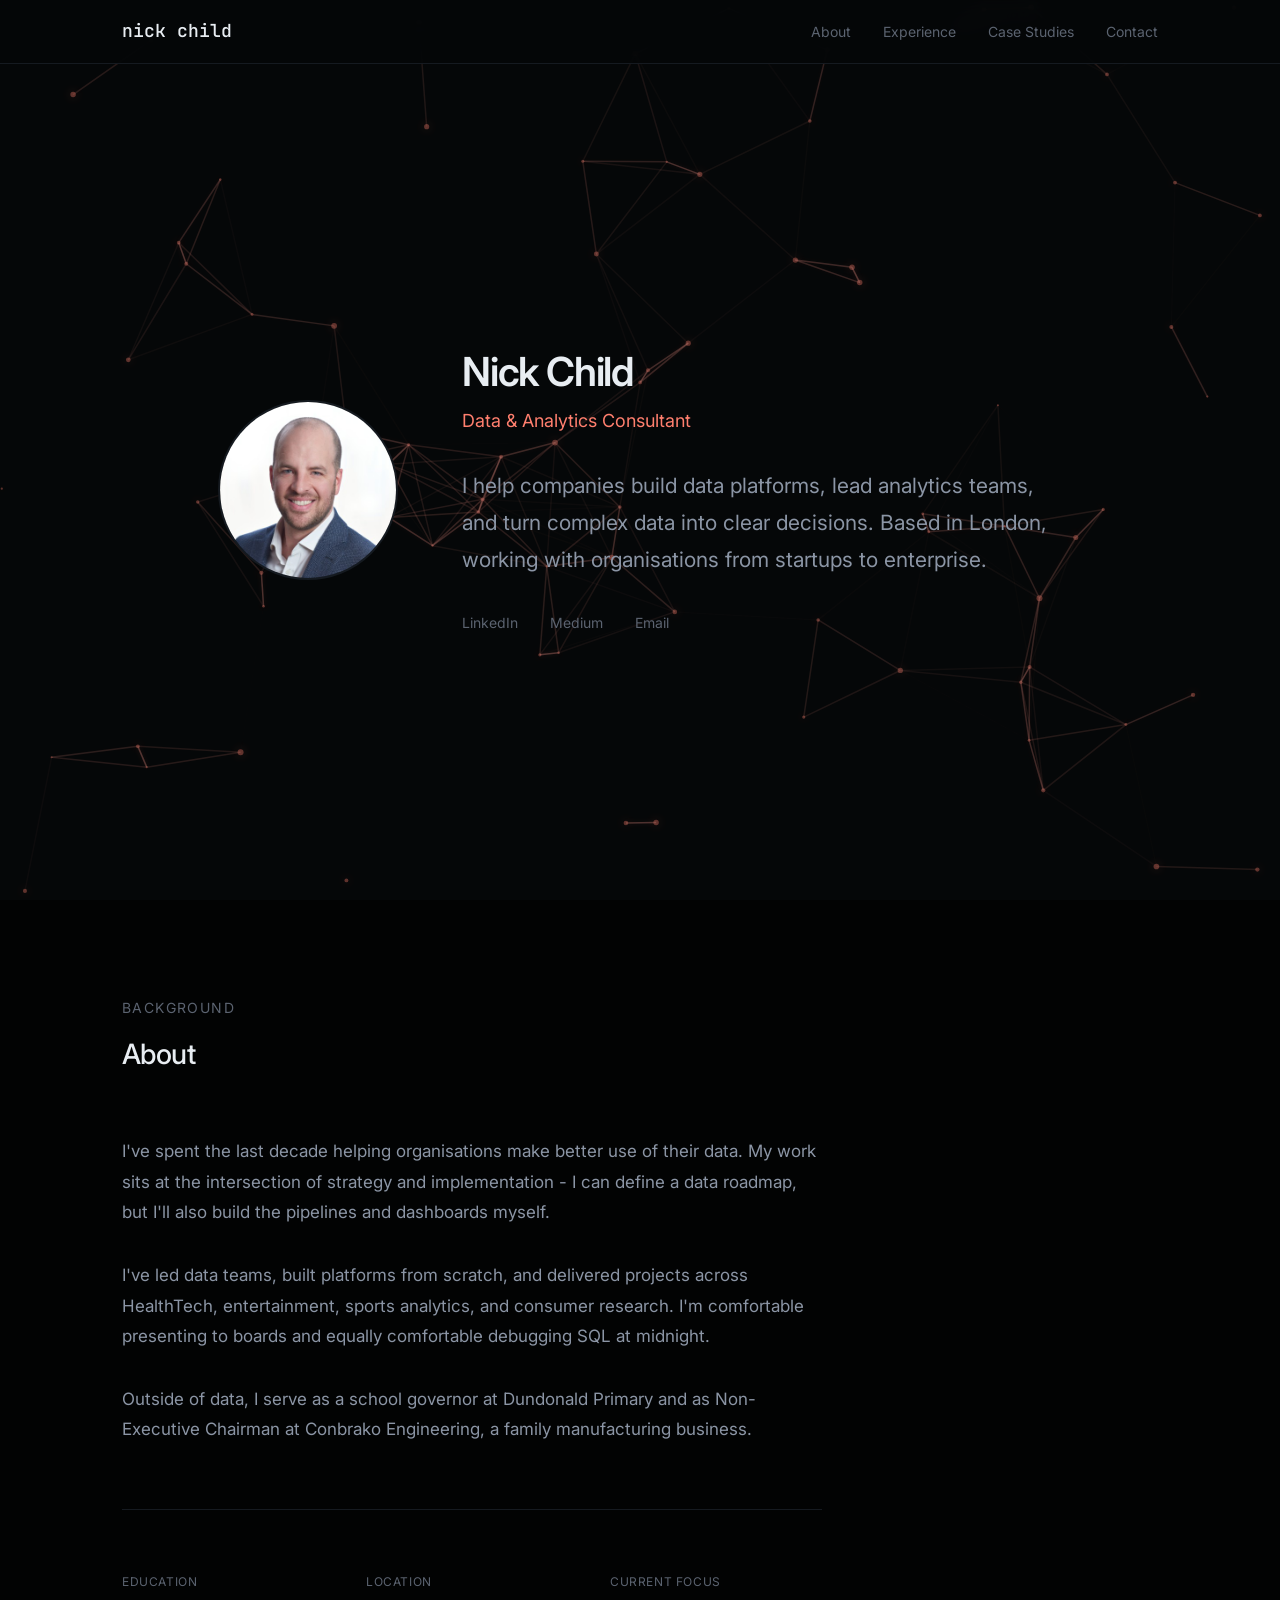
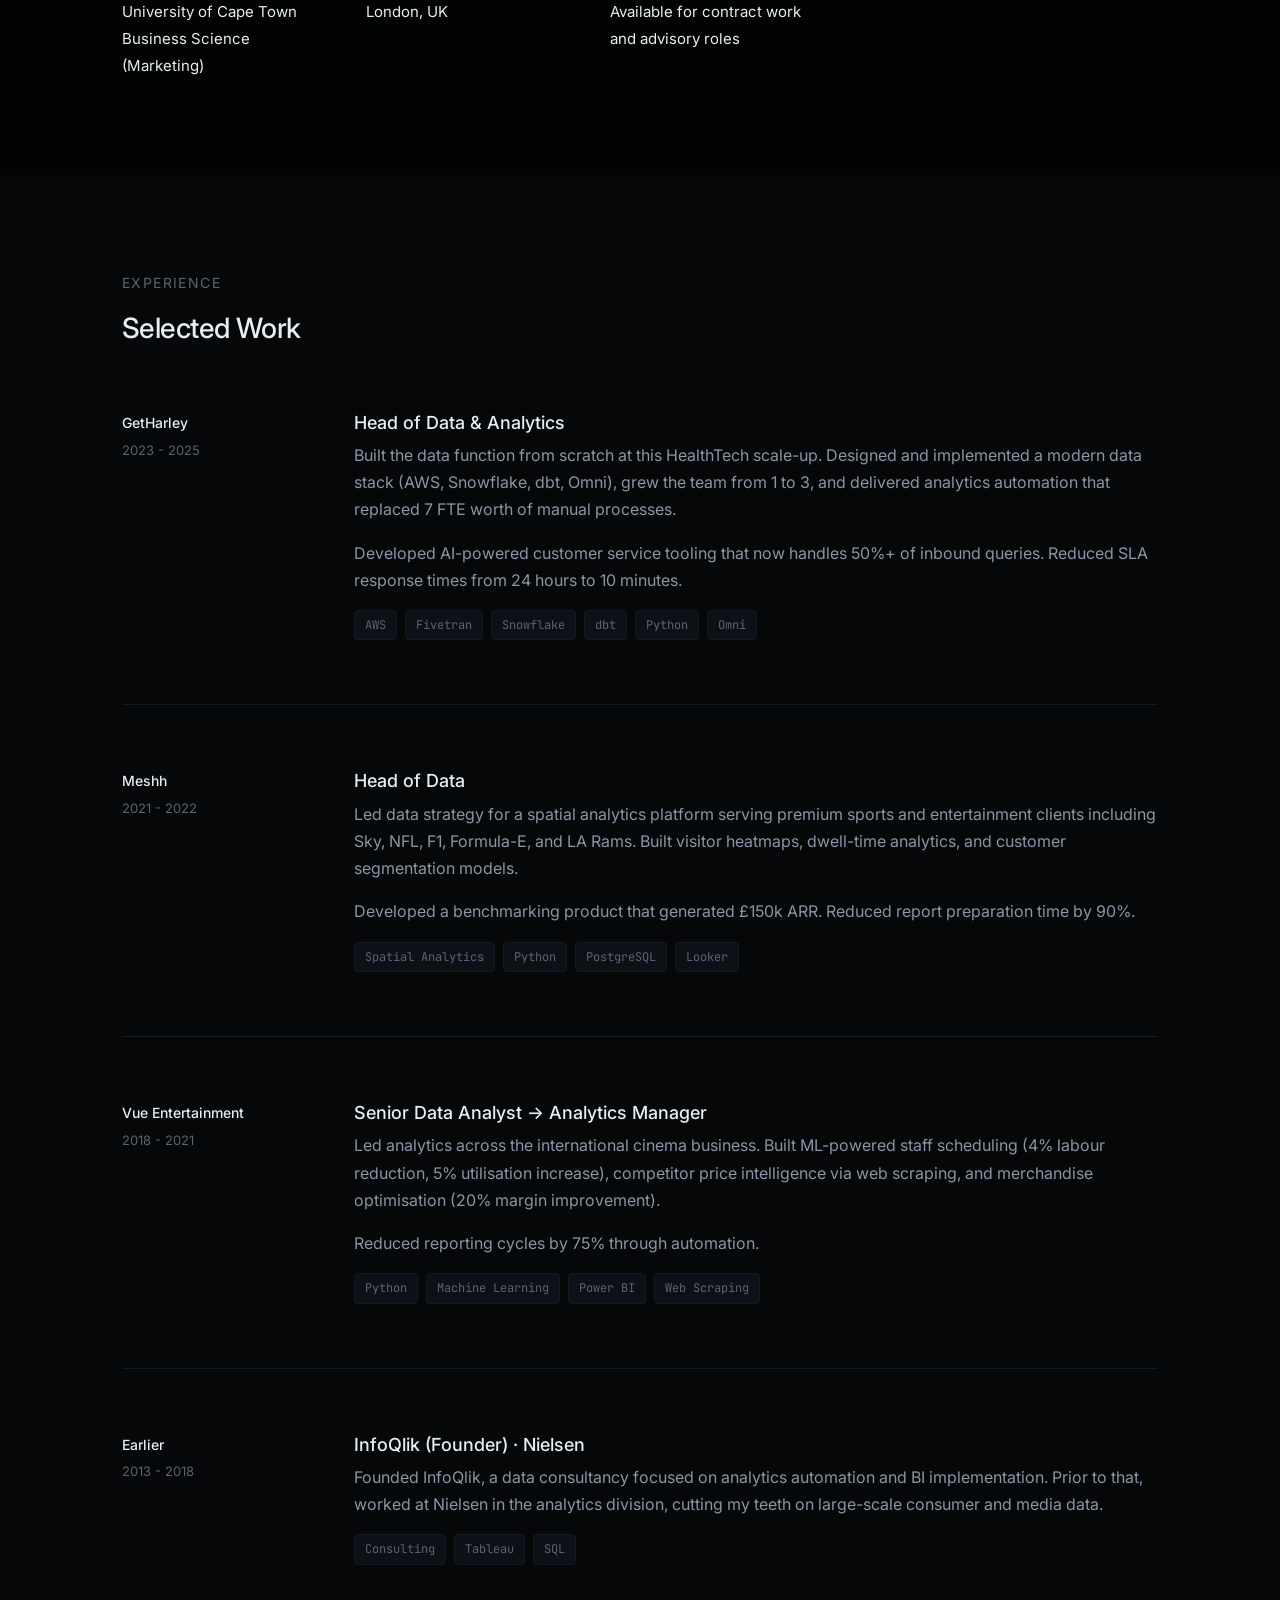
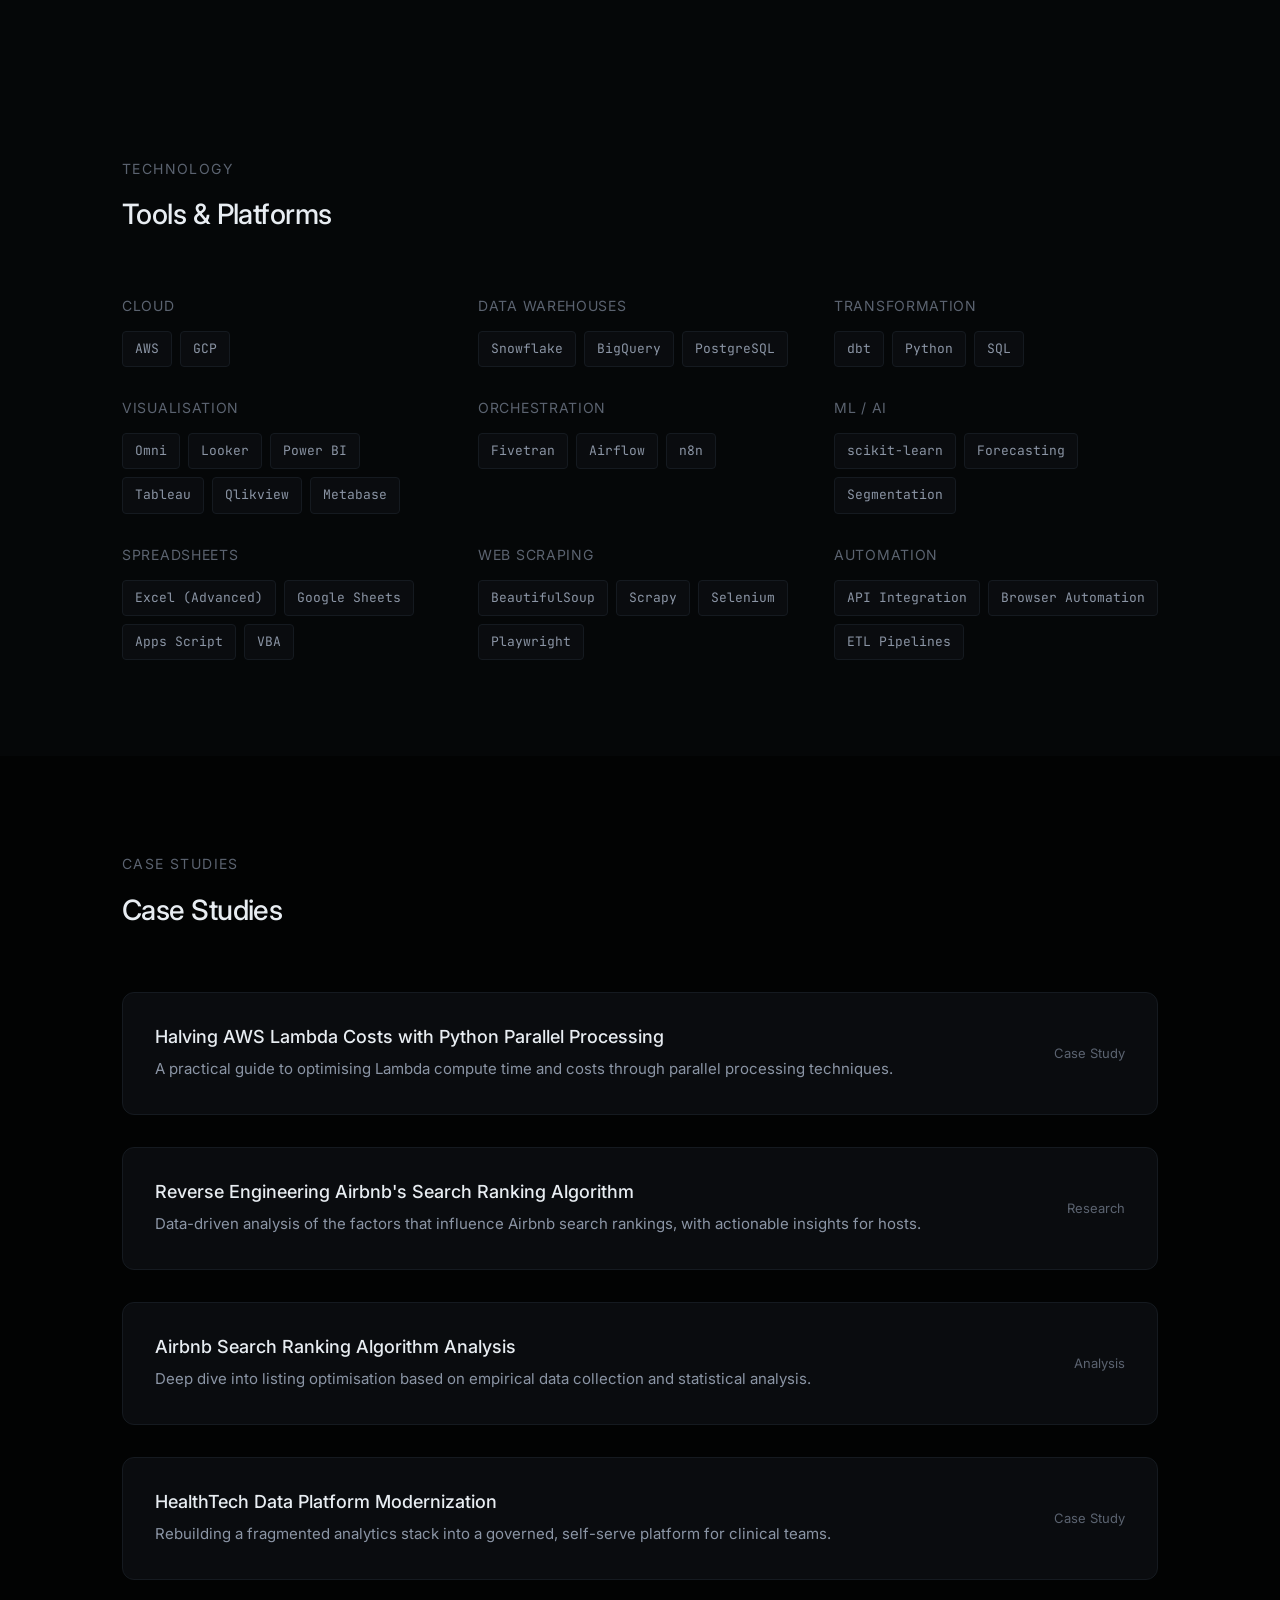
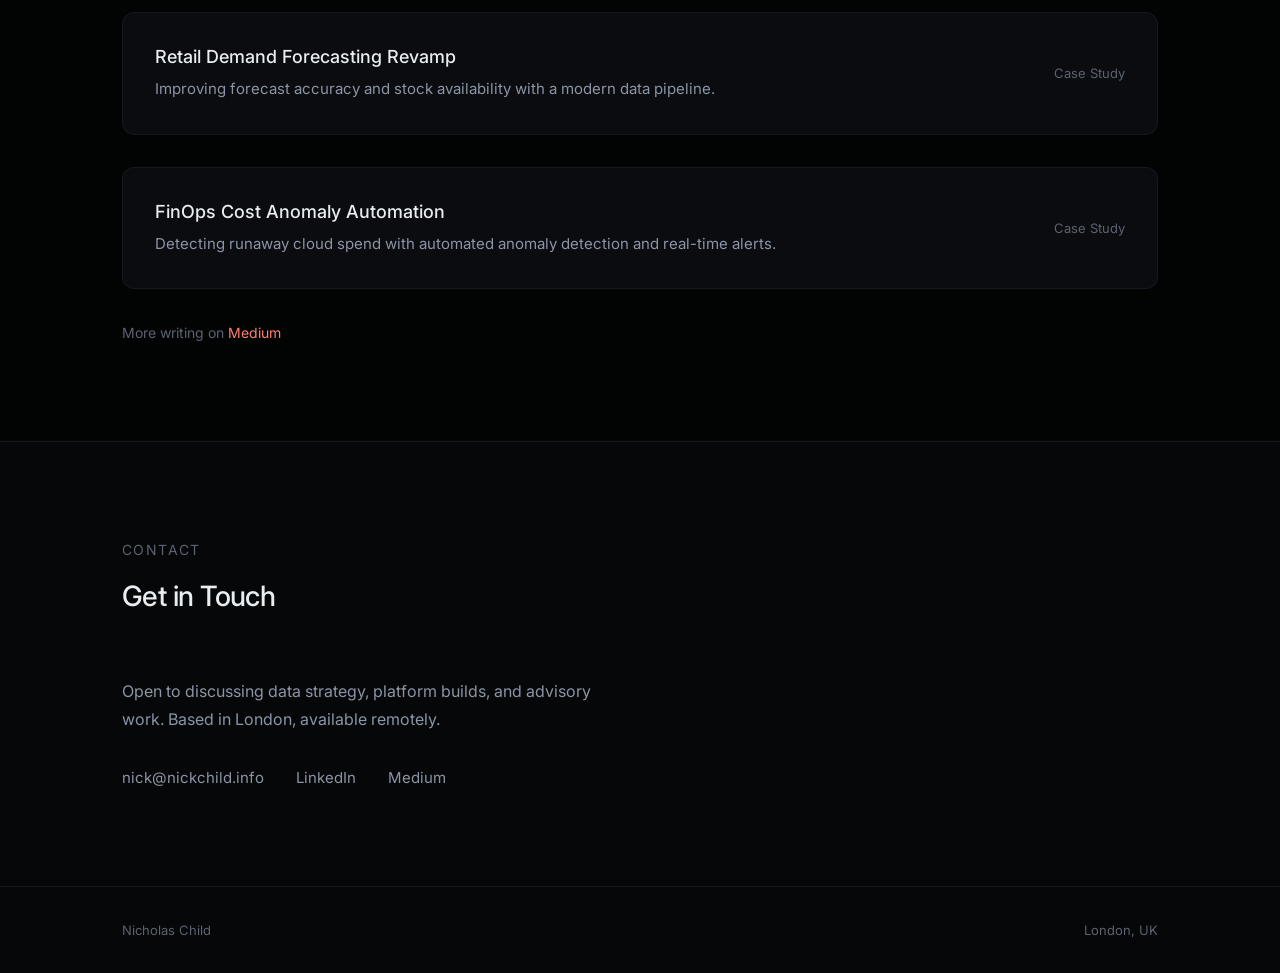
==== commit cdb96add: "Update experience period for GetHarley to 2023 - 2025" ====
--- a/index.html
+++ b/index.html
@@ -141,7 +141,7 @@
                 <div class="experience-item">
                     <div class="experience-meta">
                         <div class="experience-company">GetHarley</div>
-                        <div class="experience-period">2022 - 2024</div>
+                        <div class="experience-period">2023 - 2025</div>
                     </div>
                     <div class="experience-content">
                         <h3>Head of Data & Analytics</h3>
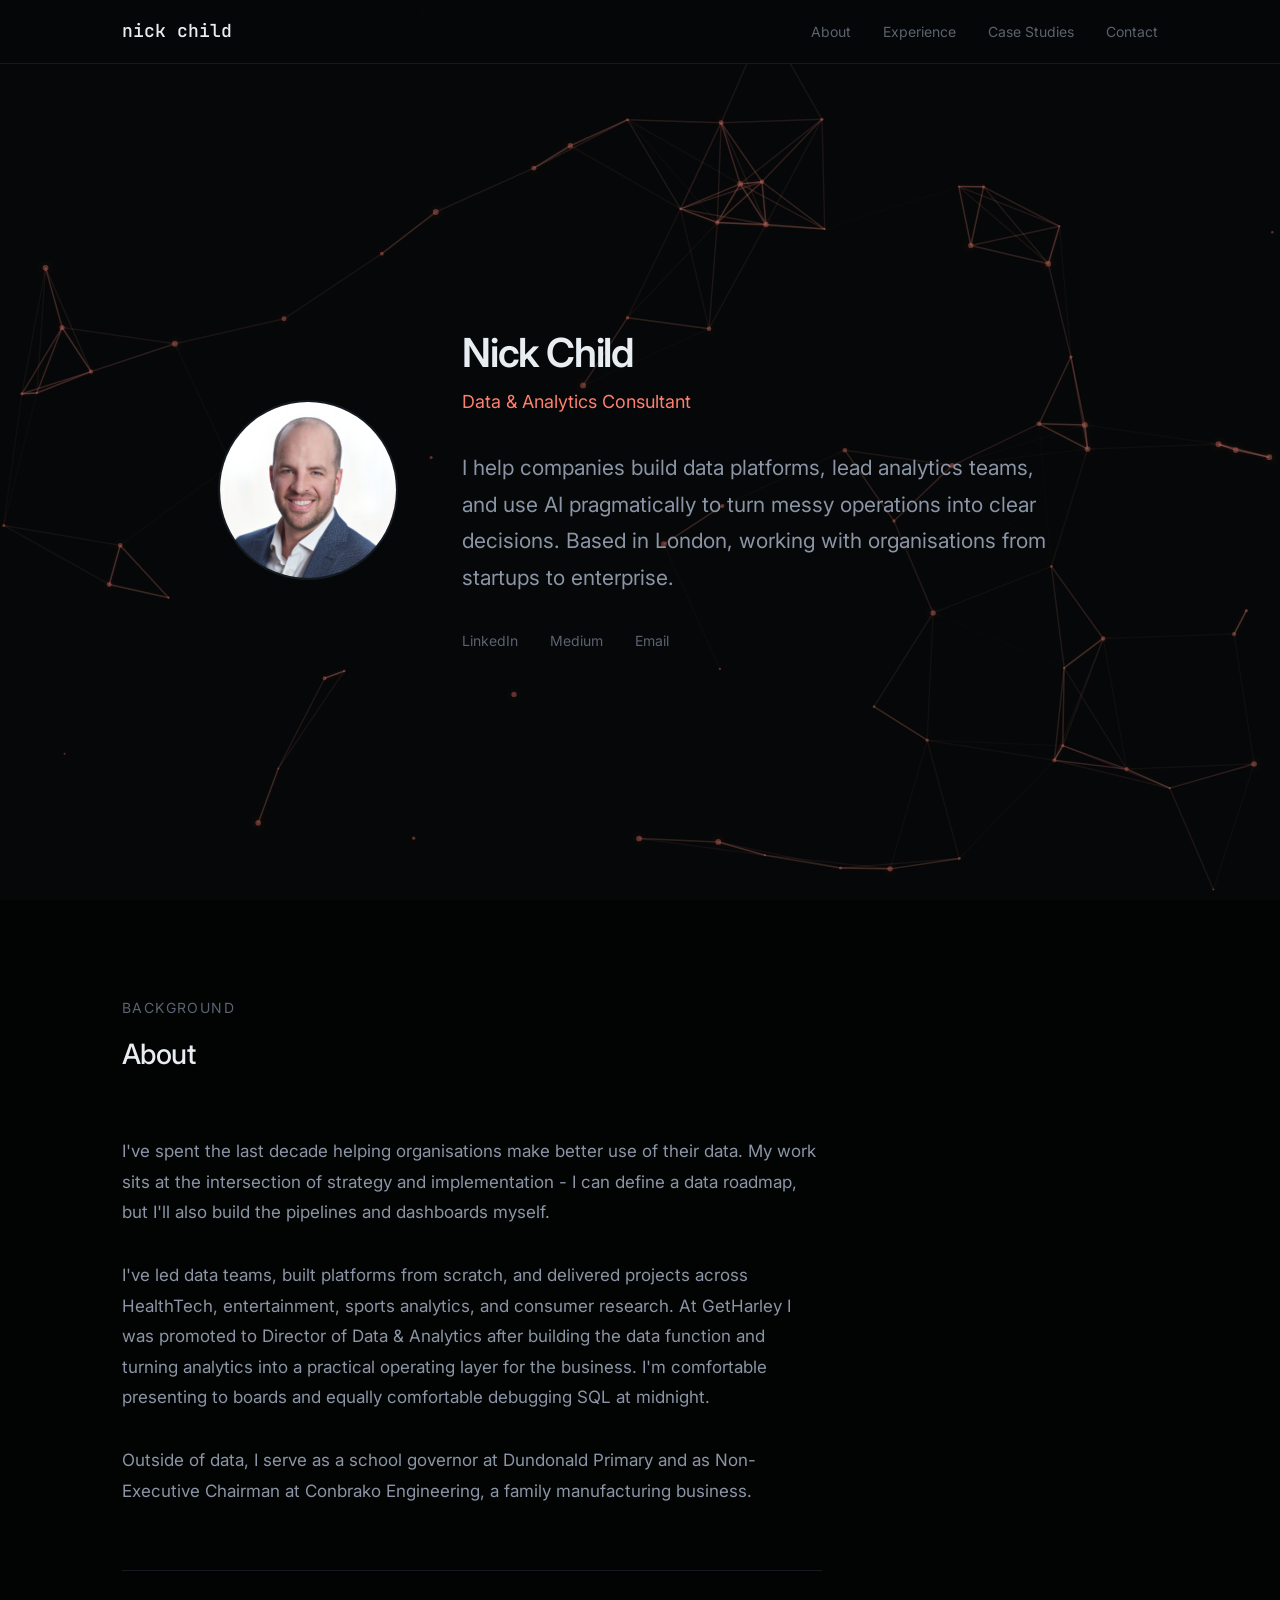
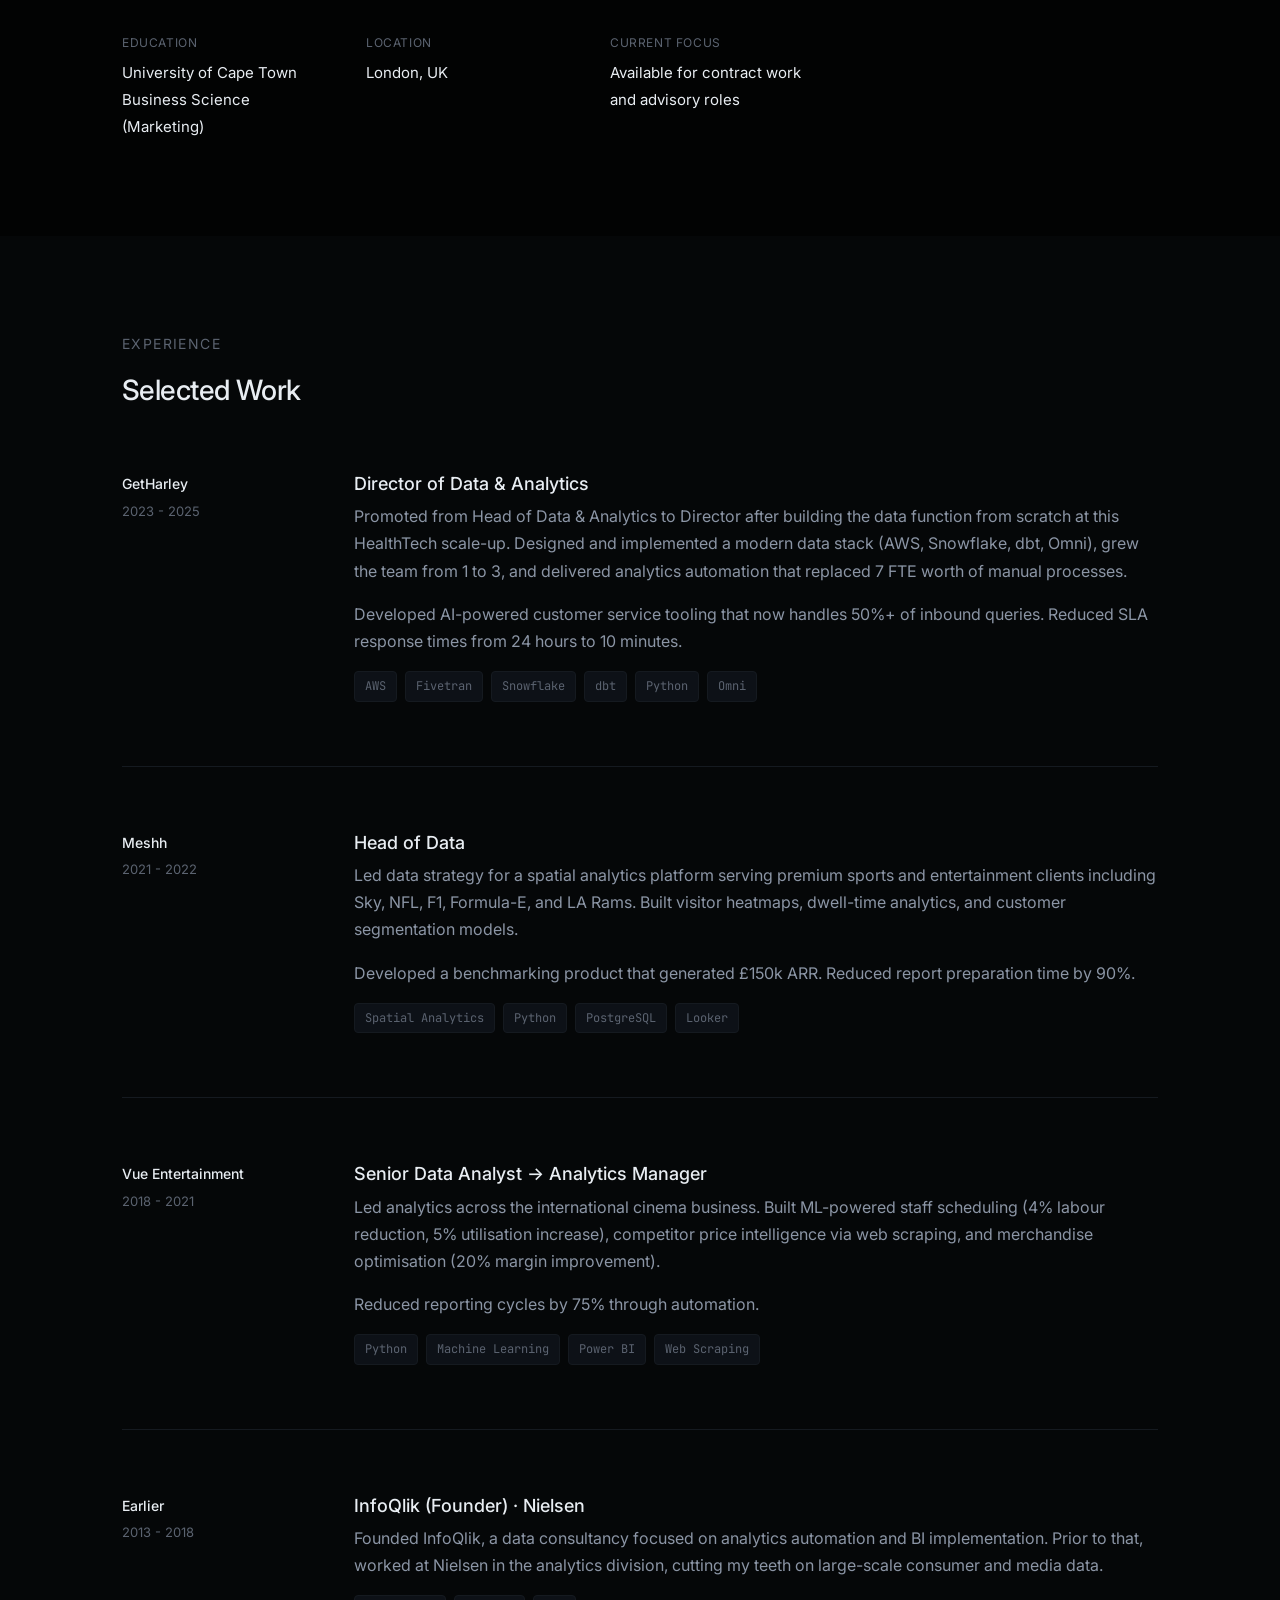
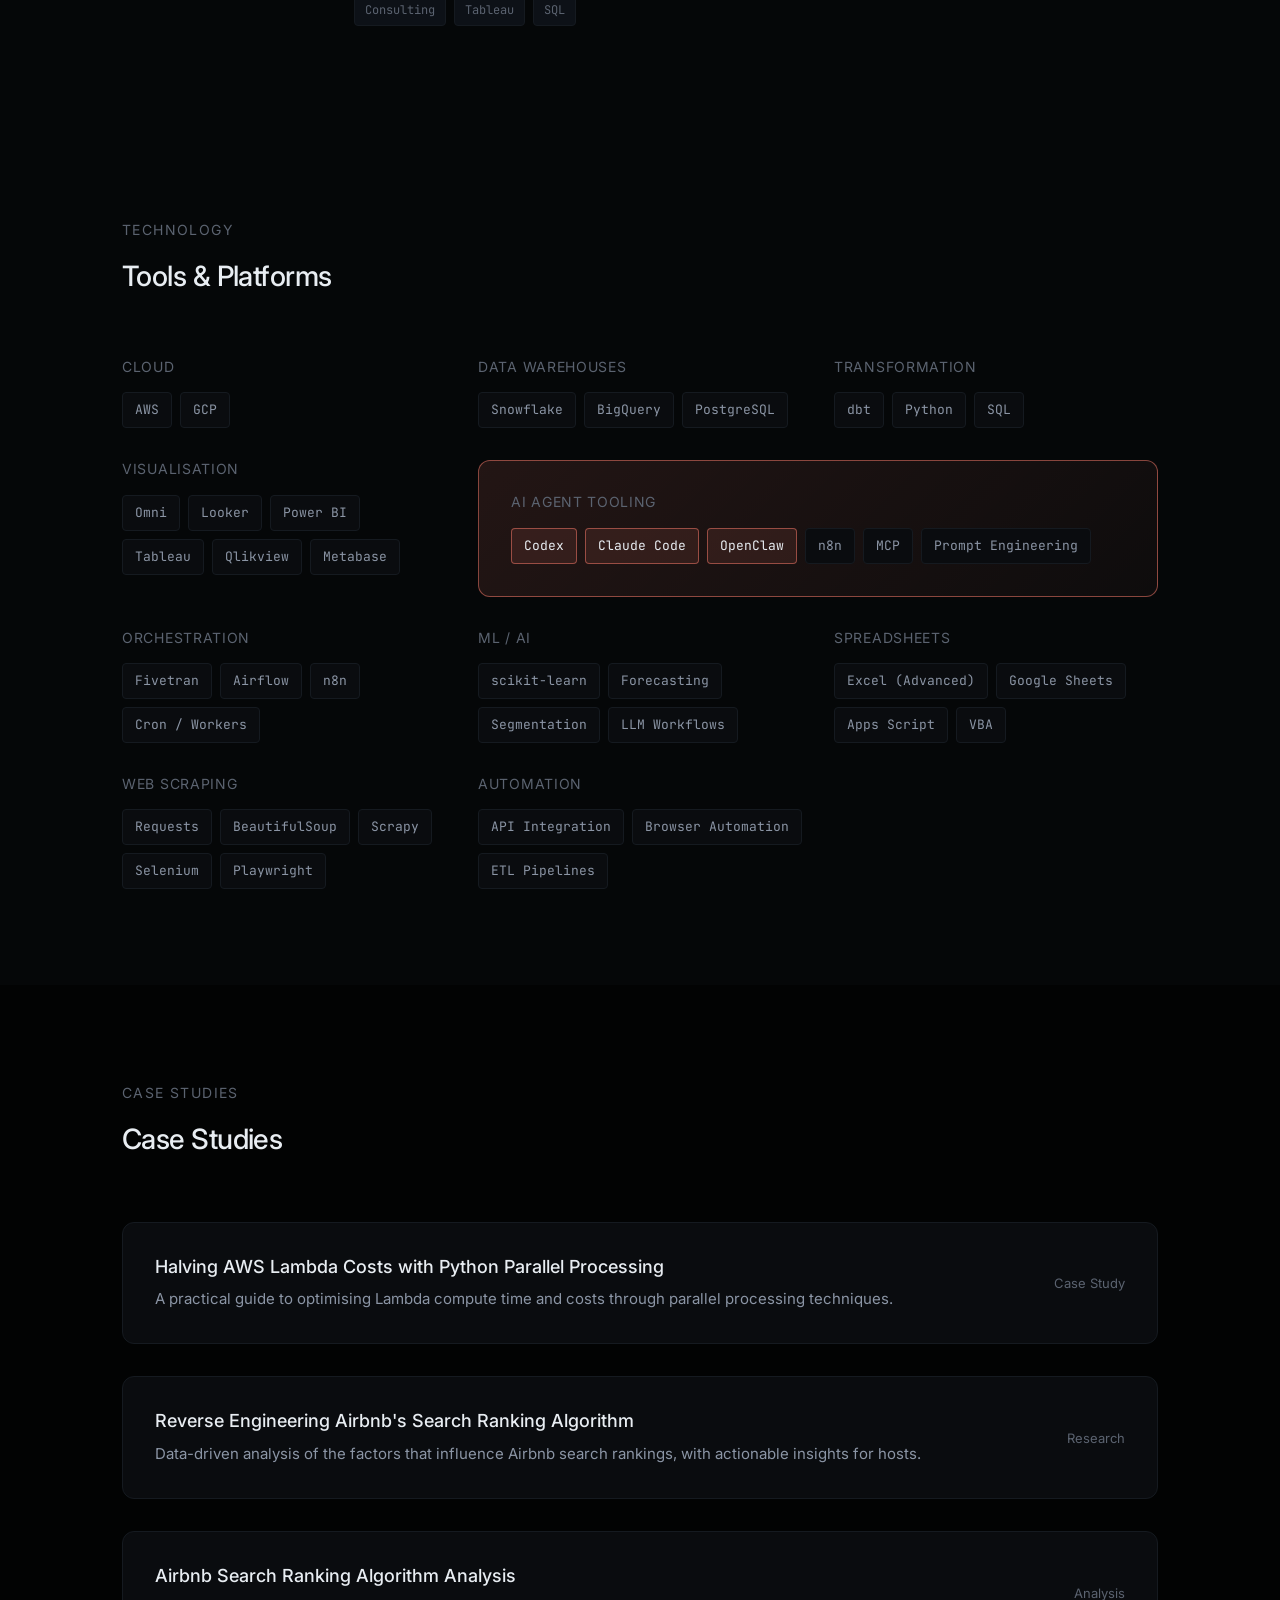
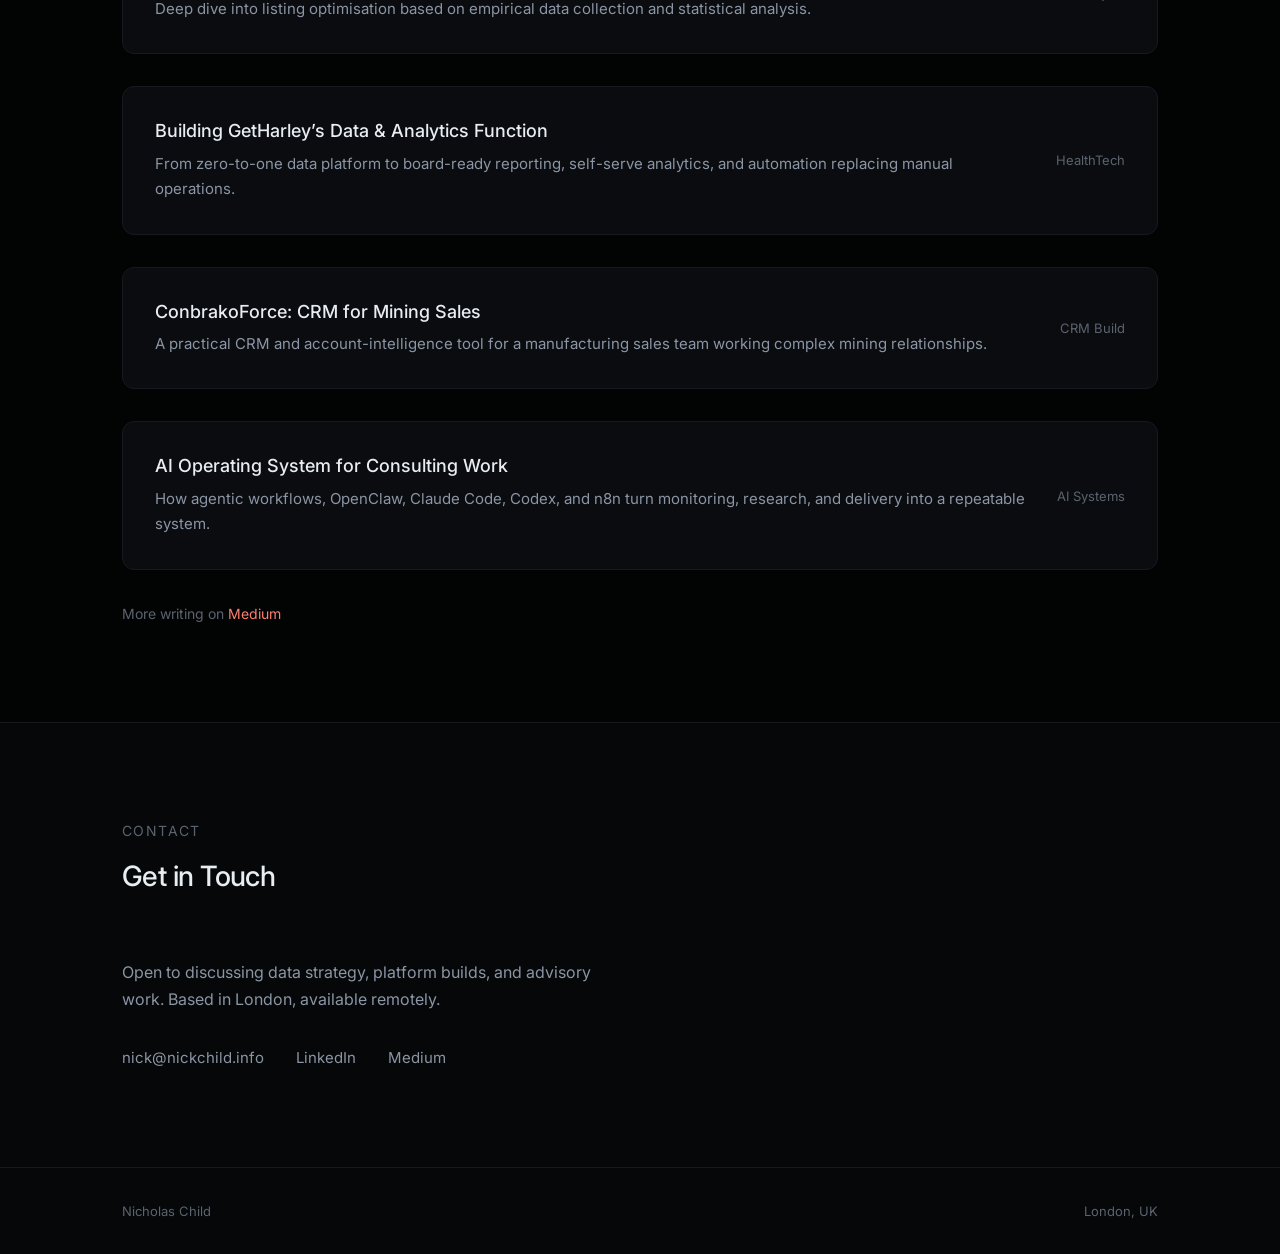
==== commit 21f9a03c: "Refresh portfolio content and AI positioning" ====
--- a/index.html
+++ b/index.html
@@ -78,7 +78,7 @@
                     <h1>Nick Child</h1>
                     <p class="hero-role">Data & Analytics Consultant</p>
                     <p class="hero-bio">
-                        I help companies build data platforms, lead analytics teams, and turn complex data into clear decisions. 
+                        I help companies build data platforms, lead analytics teams, and use AI pragmatically to turn messy operations into clear decisions.
                         Based in London, working with organisations from startups to enterprise.
                     </p>
                     <div class="hero-links">
@@ -104,9 +104,11 @@
                     pipelines and dashboards myself.
                 </p>
                 <p>
-                    I've led data teams, built platforms from scratch, and delivered projects across HealthTech, 
-                    entertainment, sports analytics, and consumer research. I'm comfortable presenting to boards 
-                    and equally comfortable debugging SQL at midnight.
+                    I've led data teams, built platforms from scratch, and delivered projects across HealthTech,
+                    entertainment, sports analytics, and consumer research. At GetHarley I was promoted to
+                    Director of Data & Analytics after building the data function and turning analytics into a
+                    practical operating layer for the business. I'm comfortable presenting to boards and equally
+                    comfortable debugging SQL at midnight.
                 </p>
                 <p>
                     Outside of data, I serve as a school governor at Dundonald Primary and as Non-Executive Chairman 
@@ -144,11 +146,11 @@
                         <div class="experience-period">2023 - 2025</div>
                     </div>
                     <div class="experience-content">
-                        <h3>Head of Data & Analytics</h3>
-                        <p>
-                            Built the data function from scratch at this HealthTech scale-up. Designed and implemented a modern data stack 
-                            (AWS, Snowflake, dbt, Omni), grew the team from 1 to 3, and delivered analytics automation that replaced 
-                            7 FTE worth of manual processes.
+                        <h3>Director of Data & Analytics</h3>
+                        <p>
+                            Promoted from Head of Data & Analytics to Director after building the data function from scratch at this HealthTech scale-up.
+                            Designed and implemented a modern data stack (AWS, Snowflake, dbt, Omni), grew the team from 1 to 3, and delivered
+                            analytics automation that replaced 7 FTE worth of manual processes.
                         </p>
                         <p>
                             Developed AI-powered customer service tooling that now handles 50%+ of inbound queries. 
@@ -278,12 +280,24 @@
                         <span class="tech-item">Metabase</span>
                     </div>
                 </div>
+                <div class="tech-category tech-category-featured">
+                    <h3>AI Agent Tooling</h3>
+                    <div class="tech-items">
+                        <span class="tech-item tech-item-featured">Codex</span>
+                        <span class="tech-item tech-item-featured">Claude Code</span>
+                        <span class="tech-item tech-item-featured">OpenClaw</span>
+                        <span class="tech-item">n8n</span>
+                        <span class="tech-item">MCP</span>
+                        <span class="tech-item">Prompt Engineering</span>
+                    </div>
+                </div>
                 <div class="tech-category">
                     <h3>Orchestration</h3>
                     <div class="tech-items">
                         <span class="tech-item">Fivetran</span>
                         <span class="tech-item">Airflow</span>
                         <span class="tech-item">n8n</span>
+                        <span class="tech-item">Cron / Workers</span>
                     </div>
                 </div>
                 <div class="tech-category">
@@ -292,6 +306,7 @@
                         <span class="tech-item">scikit-learn</span>
                         <span class="tech-item">Forecasting</span>
                         <span class="tech-item">Segmentation</span>
+                        <span class="tech-item">LLM Workflows</span>
                     </div>
                 </div>
                 <div class="tech-category">
@@ -306,6 +321,7 @@
                 <div class="tech-category">
                     <h3>Web Scraping</h3>
                     <div class="tech-items">
+                        <span class="tech-item">Requests</span>
                         <span class="tech-item">BeautifulSoup</span>
                         <span class="tech-item">Scrapy</span>
                         <span class="tech-item">Selenium</span>
@@ -363,31 +379,31 @@
 
                 <a href="case-studies/healthtech-data-platform/healthtech-data-platform.html" class="article-card">
                     <div class="article-content">
-                        <h3>HealthTech Data Platform Modernization</h3>
-                        <p>Rebuilding a fragmented analytics stack into a governed, self-serve platform for clinical teams.</p>
-                    </div>
-                    <div class="article-meta">
-                        <span>Case Study</span>
+                        <h3>Building GetHarley’s Data & Analytics Function</h3>
+                        <p>From zero-to-one data platform to board-ready reporting, self-serve analytics, and automation replacing manual operations.</p>
+                    </div>
+                    <div class="article-meta">
+                        <span>HealthTech</span>
                     </div>
                 </a>
 
                 <a href="case-studies/retail-demand-forecasting/retail-demand-forecasting.html" class="article-card">
                     <div class="article-content">
-                        <h3>Retail Demand Forecasting Revamp</h3>
-                        <p>Improving forecast accuracy and stock availability with a modern data pipeline.</p>
-                    </div>
-                    <div class="article-meta">
-                        <span>Case Study</span>
+                        <h3>ConbrakoForce: CRM for Mining Sales</h3>
+                        <p>A practical CRM and account-intelligence tool for a manufacturing sales team working complex mining relationships.</p>
+                    </div>
+                    <div class="article-meta">
+                        <span>CRM Build</span>
                     </div>
                 </a>
 
                 <a href="case-studies/finops-automation/finops-automation.html" class="article-card">
                     <div class="article-content">
-                        <h3>FinOps Cost Anomaly Automation</h3>
-                        <p>Detecting runaway cloud spend with automated anomaly detection and real-time alerts.</p>
-                    </div>
-                    <div class="article-meta">
-                        <span>Case Study</span>
+                        <h3>AI Operating System for Consulting Work</h3>
+                        <p>How agentic workflows, OpenClaw, Claude Code, Codex, and n8n turn monitoring, research, and delivery into a repeatable system.</p>
+                    </div>
+                    <div class="article-meta">
+                        <span>AI Systems</span>
                     </div>
                 </a>
             </div>
--- a/styles/main.css
+++ b/styles/main.css
@@ -407,6 +407,20 @@
     font-size: 0.8125rem;
     border-radius: var(--radius-sm);
     border: 1px solid var(--color-border);
+}
+
+.tech-category-featured {
+    grid-column: span 2;
+    padding: var(--spacing-md);
+    background: linear-gradient(135deg, rgba(255, 127, 110, 0.12), rgba(255, 155, 142, 0.04));
+    border: 1px solid var(--color-accent-muted);
+    border-radius: var(--radius-lg);
+}
+
+.tech-item-featured {
+    color: var(--color-text-primary);
+    border-color: var(--color-accent-muted);
+    background: rgba(255, 127, 110, 0.10);
 }
 
 /* ===================================
@@ -554,6 +568,10 @@
         grid-template-columns: 1fr;
     }
 
+    .tech-category-featured {
+        grid-column: span 1;
+    }
+
     .article-meta {
         align-items: flex-start;
         flex-direction: row;
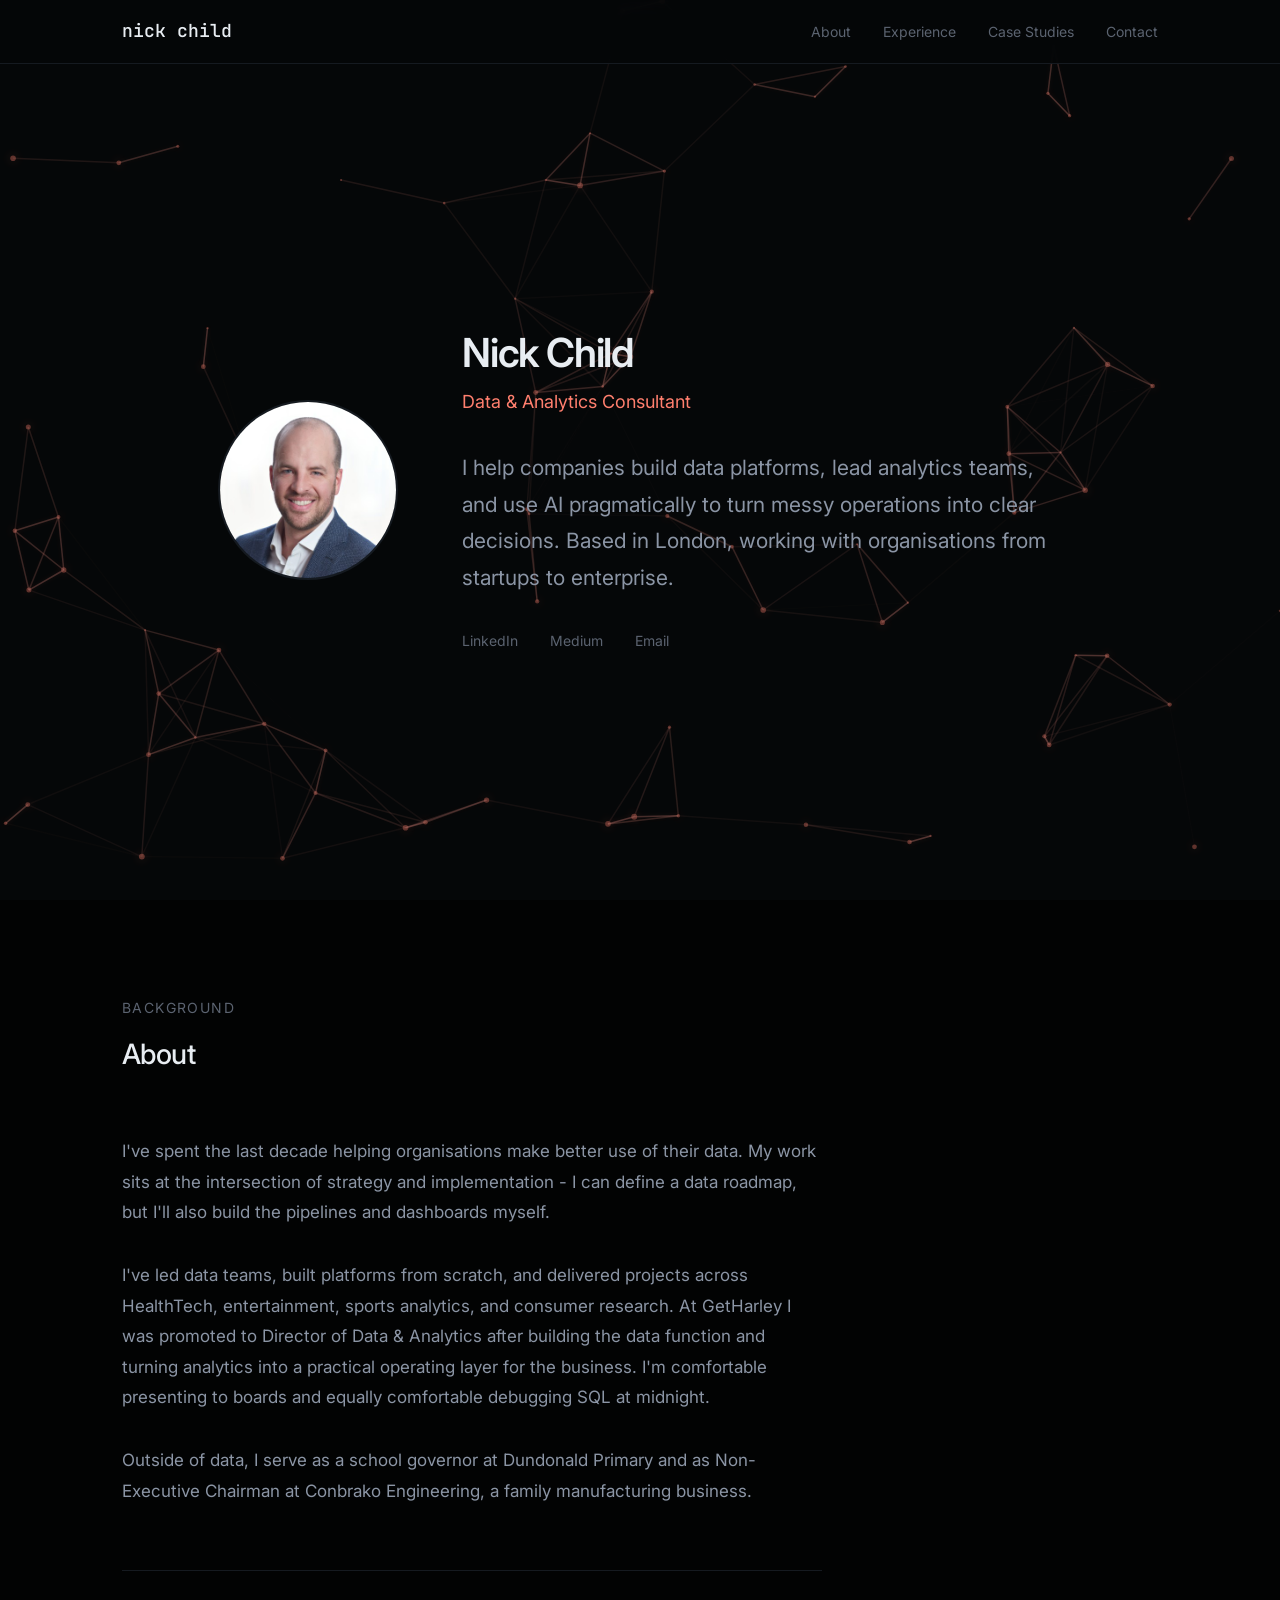
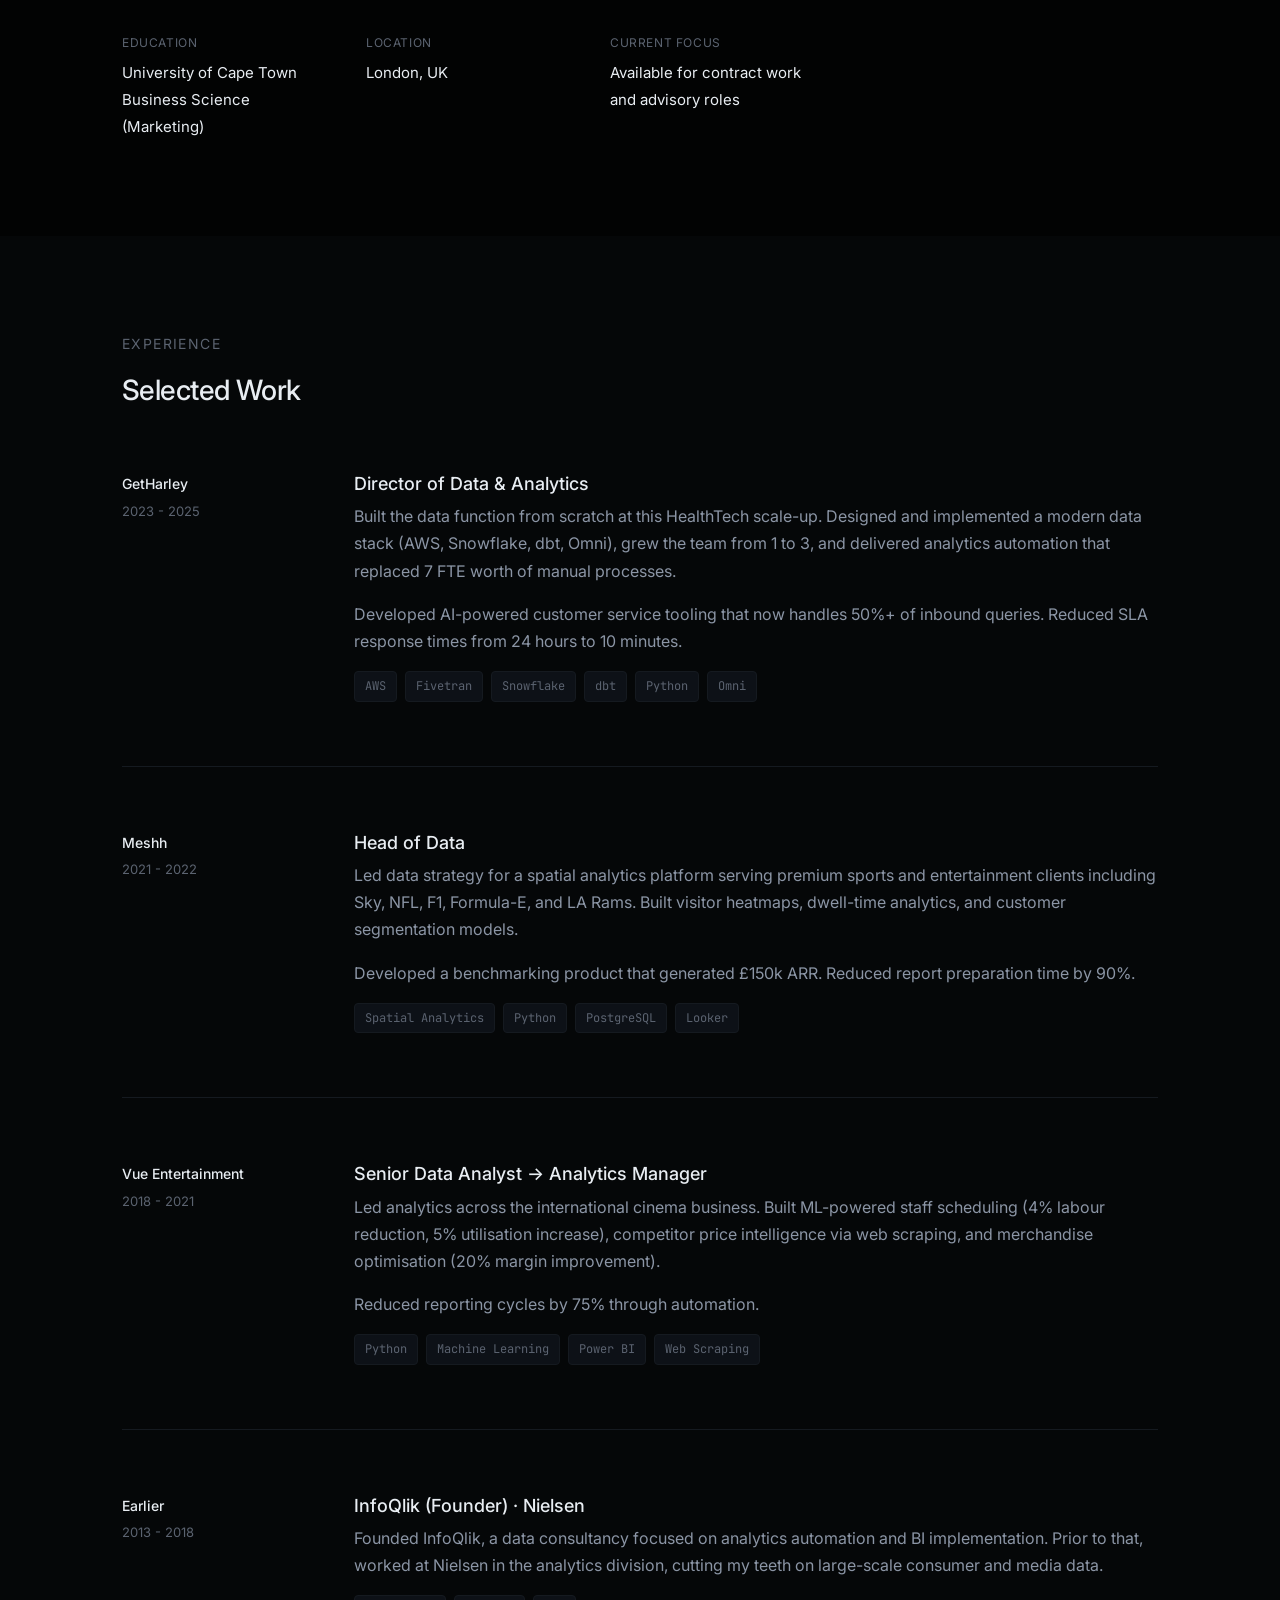
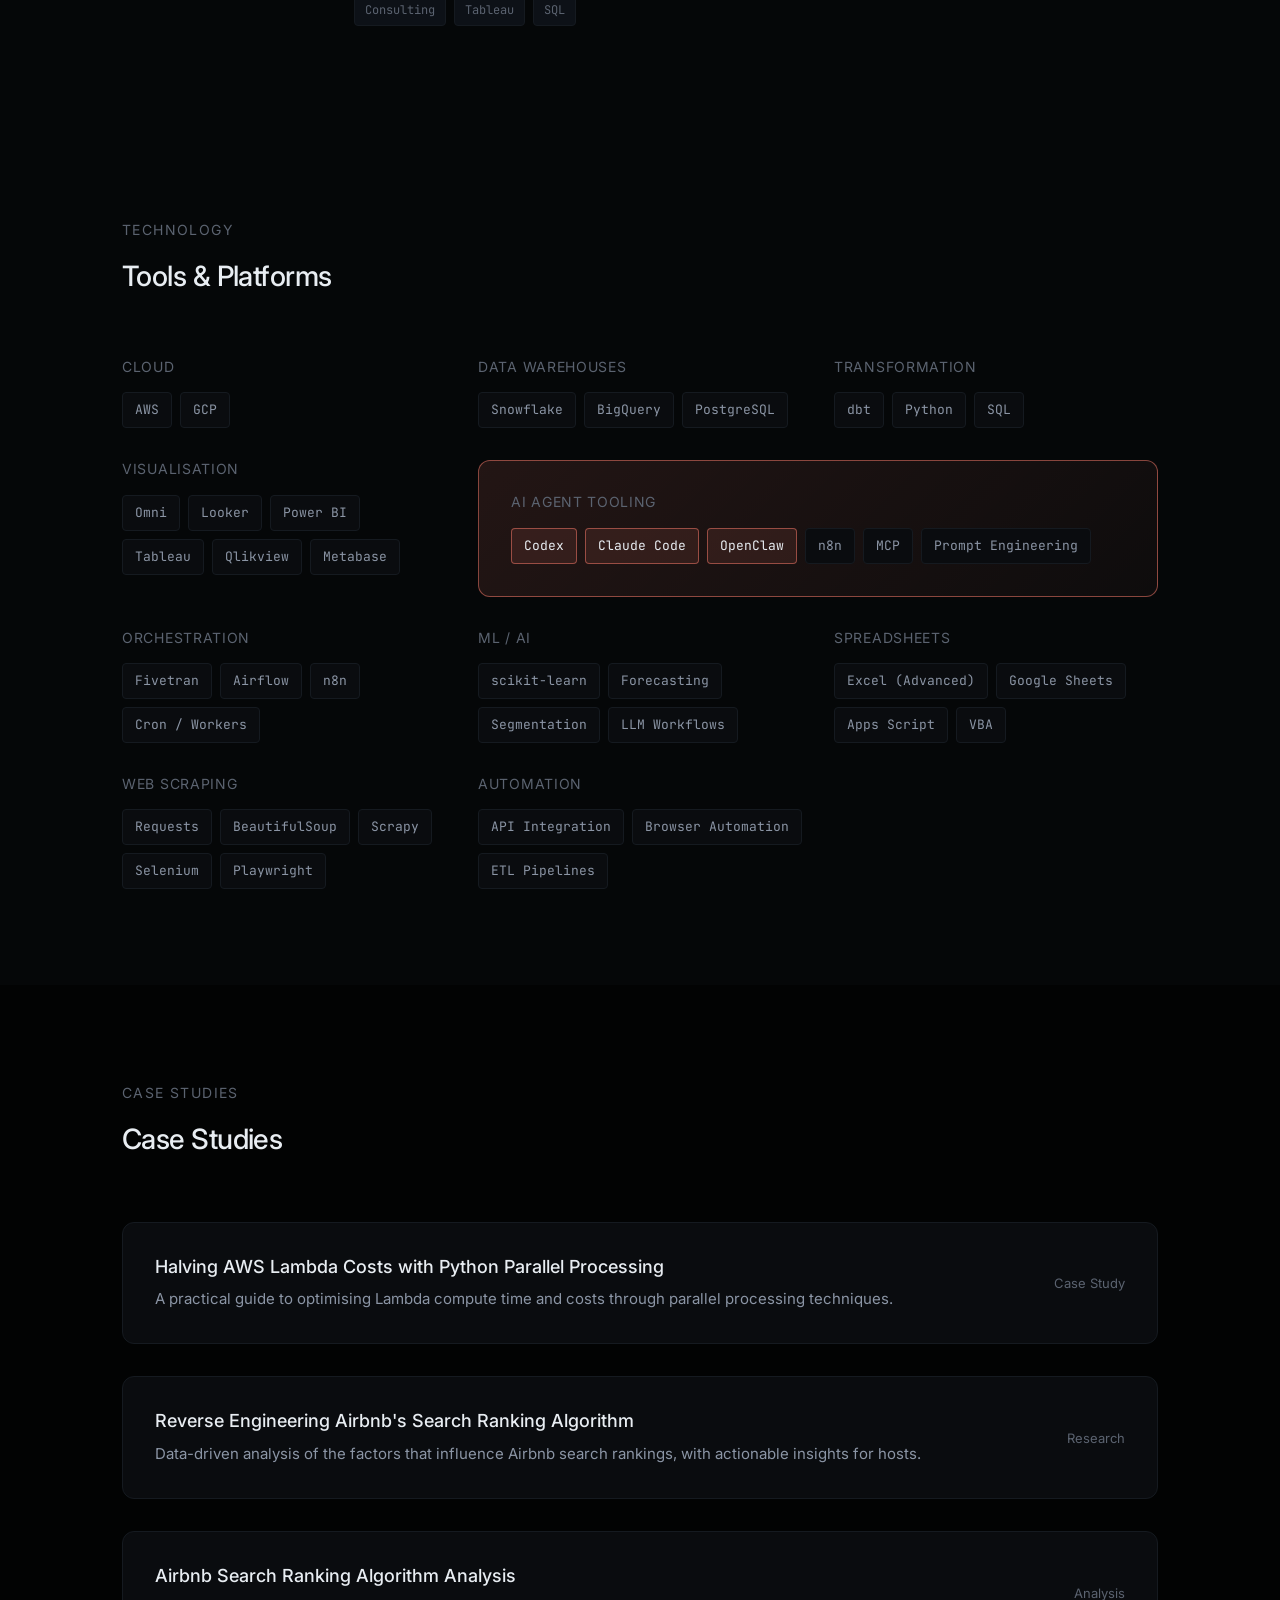
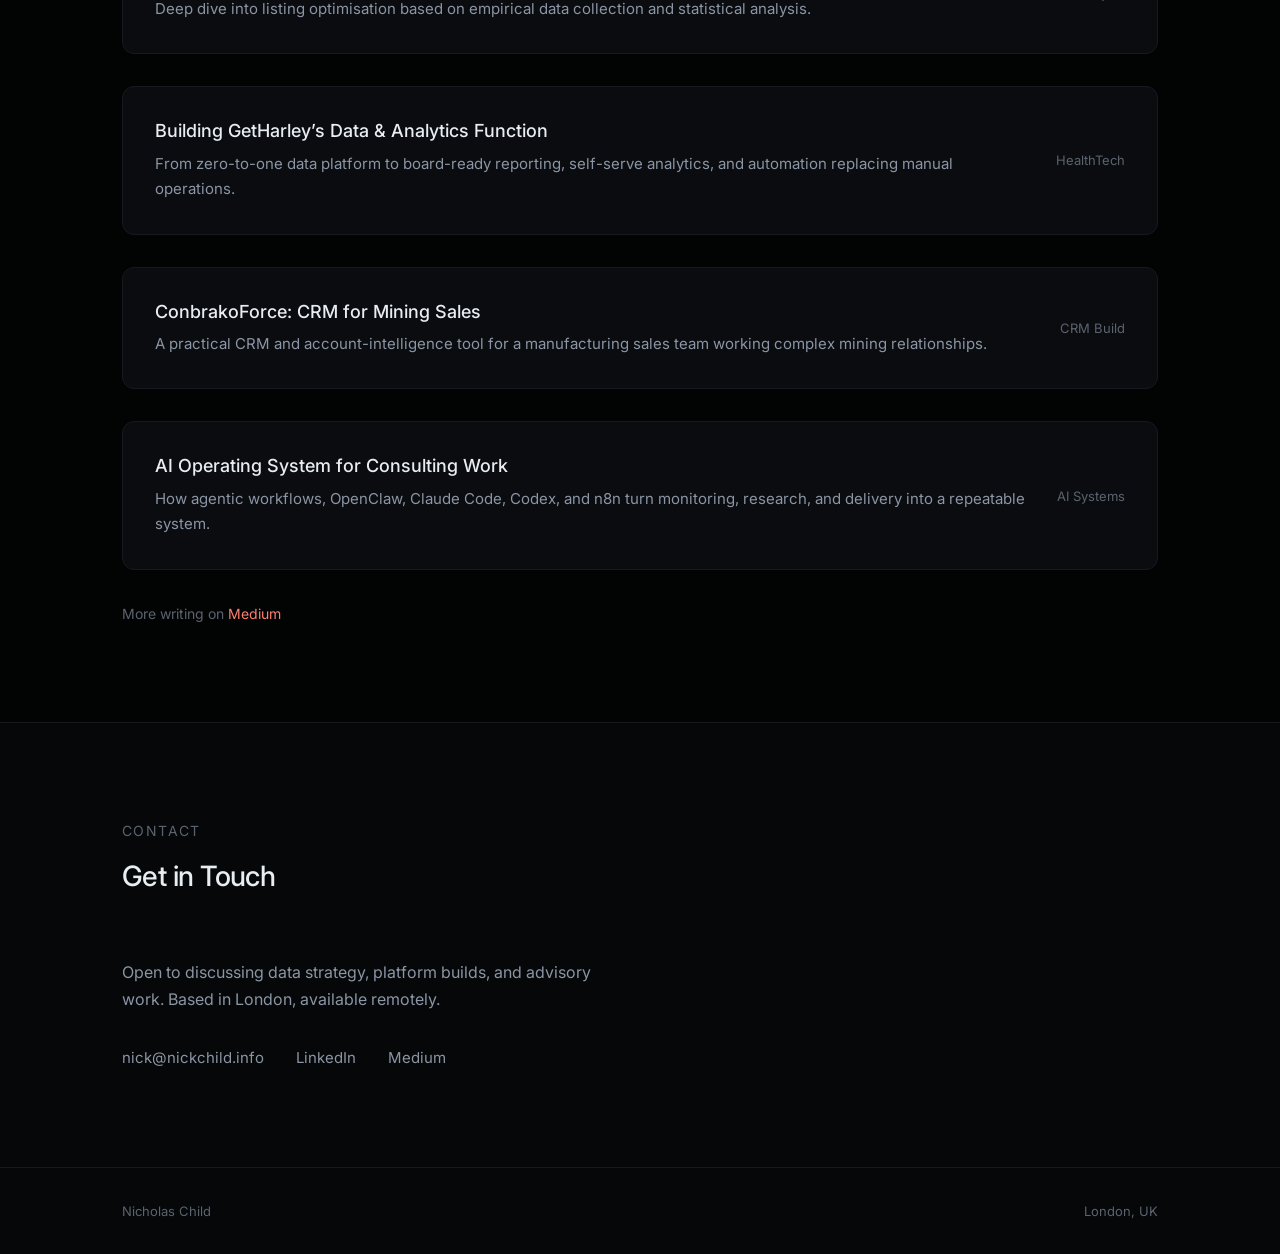
==== commit 1a9a0c68: "Tighten GetHarley experience copy" ====
--- a/index.html
+++ b/index.html
@@ -148,7 +148,7 @@
                     <div class="experience-content">
                         <h3>Director of Data & Analytics</h3>
                         <p>
-                            Promoted from Head of Data & Analytics to Director after building the data function from scratch at this HealthTech scale-up.
+                            Built the data function from scratch at this HealthTech scale-up.
                             Designed and implemented a modern data stack (AWS, Snowflake, dbt, Omni), grew the team from 1 to 3, and delivered
                             analytics automation that replaced 7 FTE worth of manual processes.
                         </p>
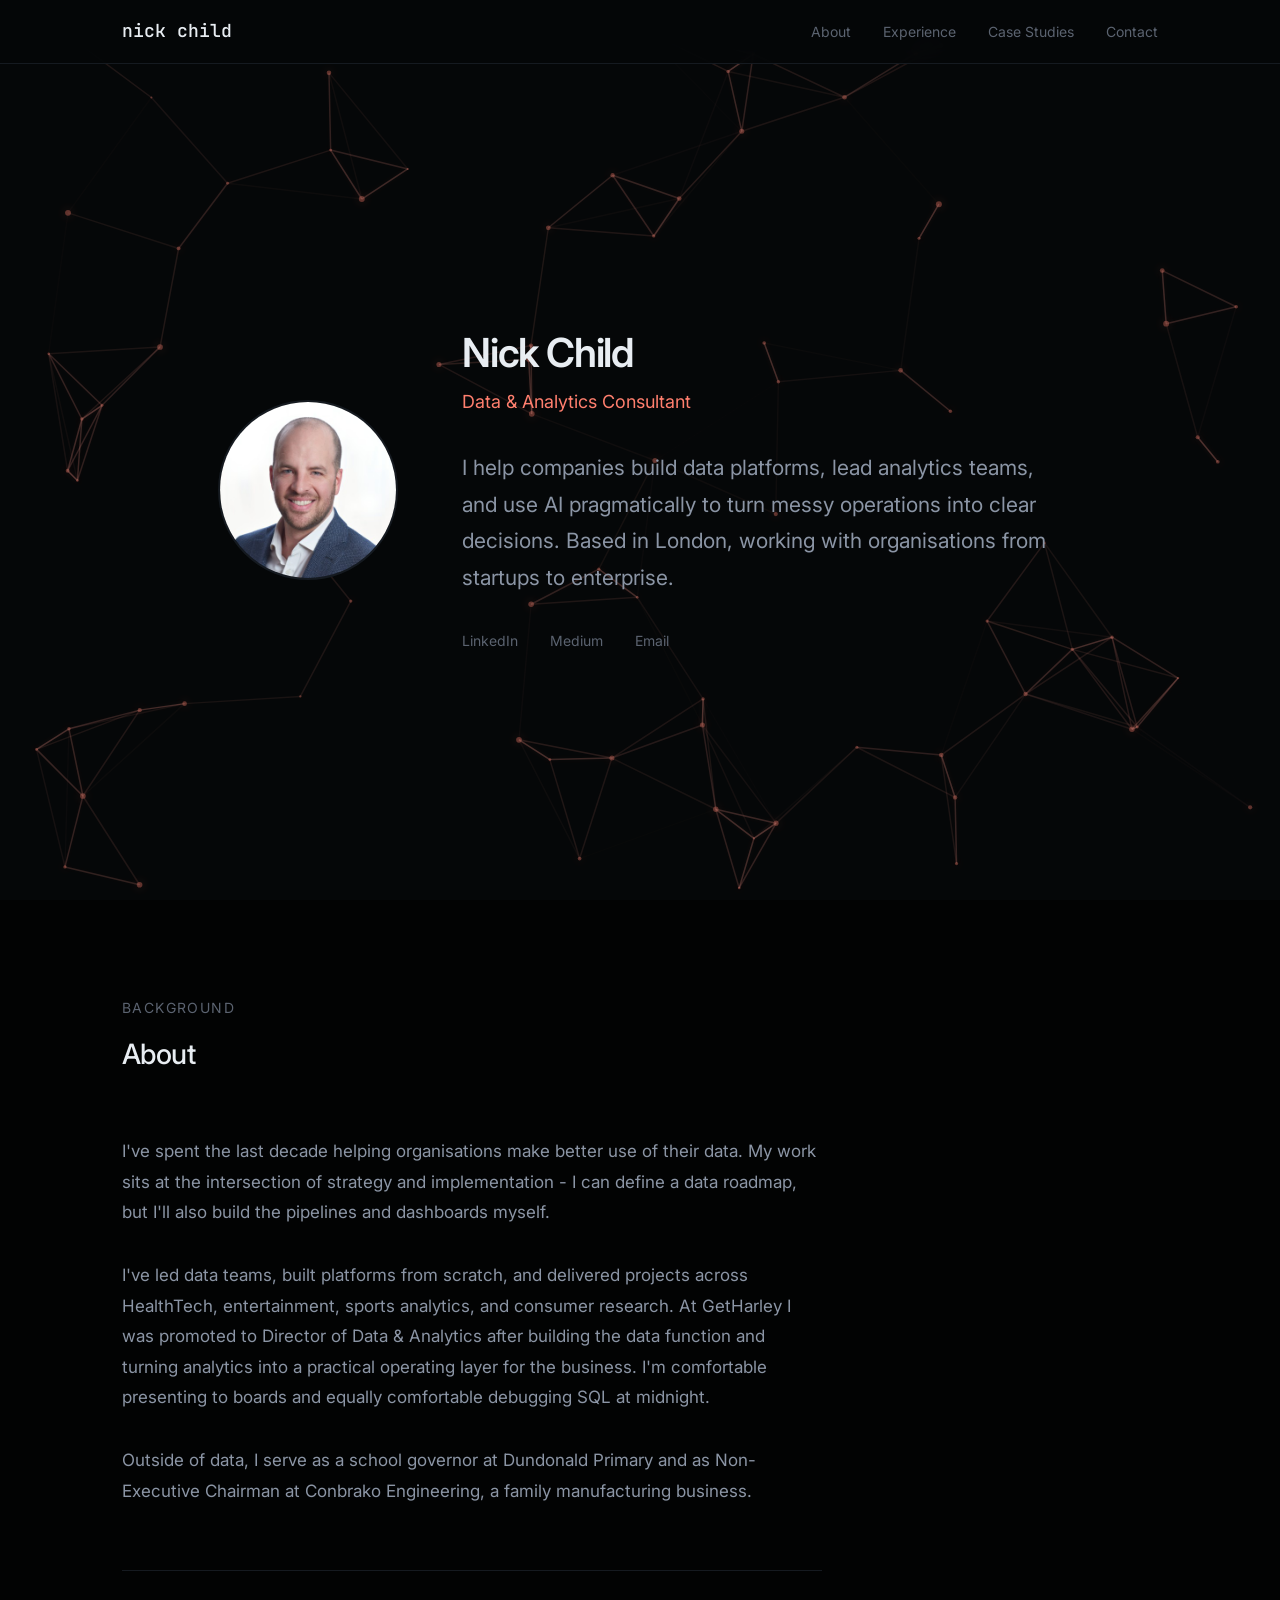
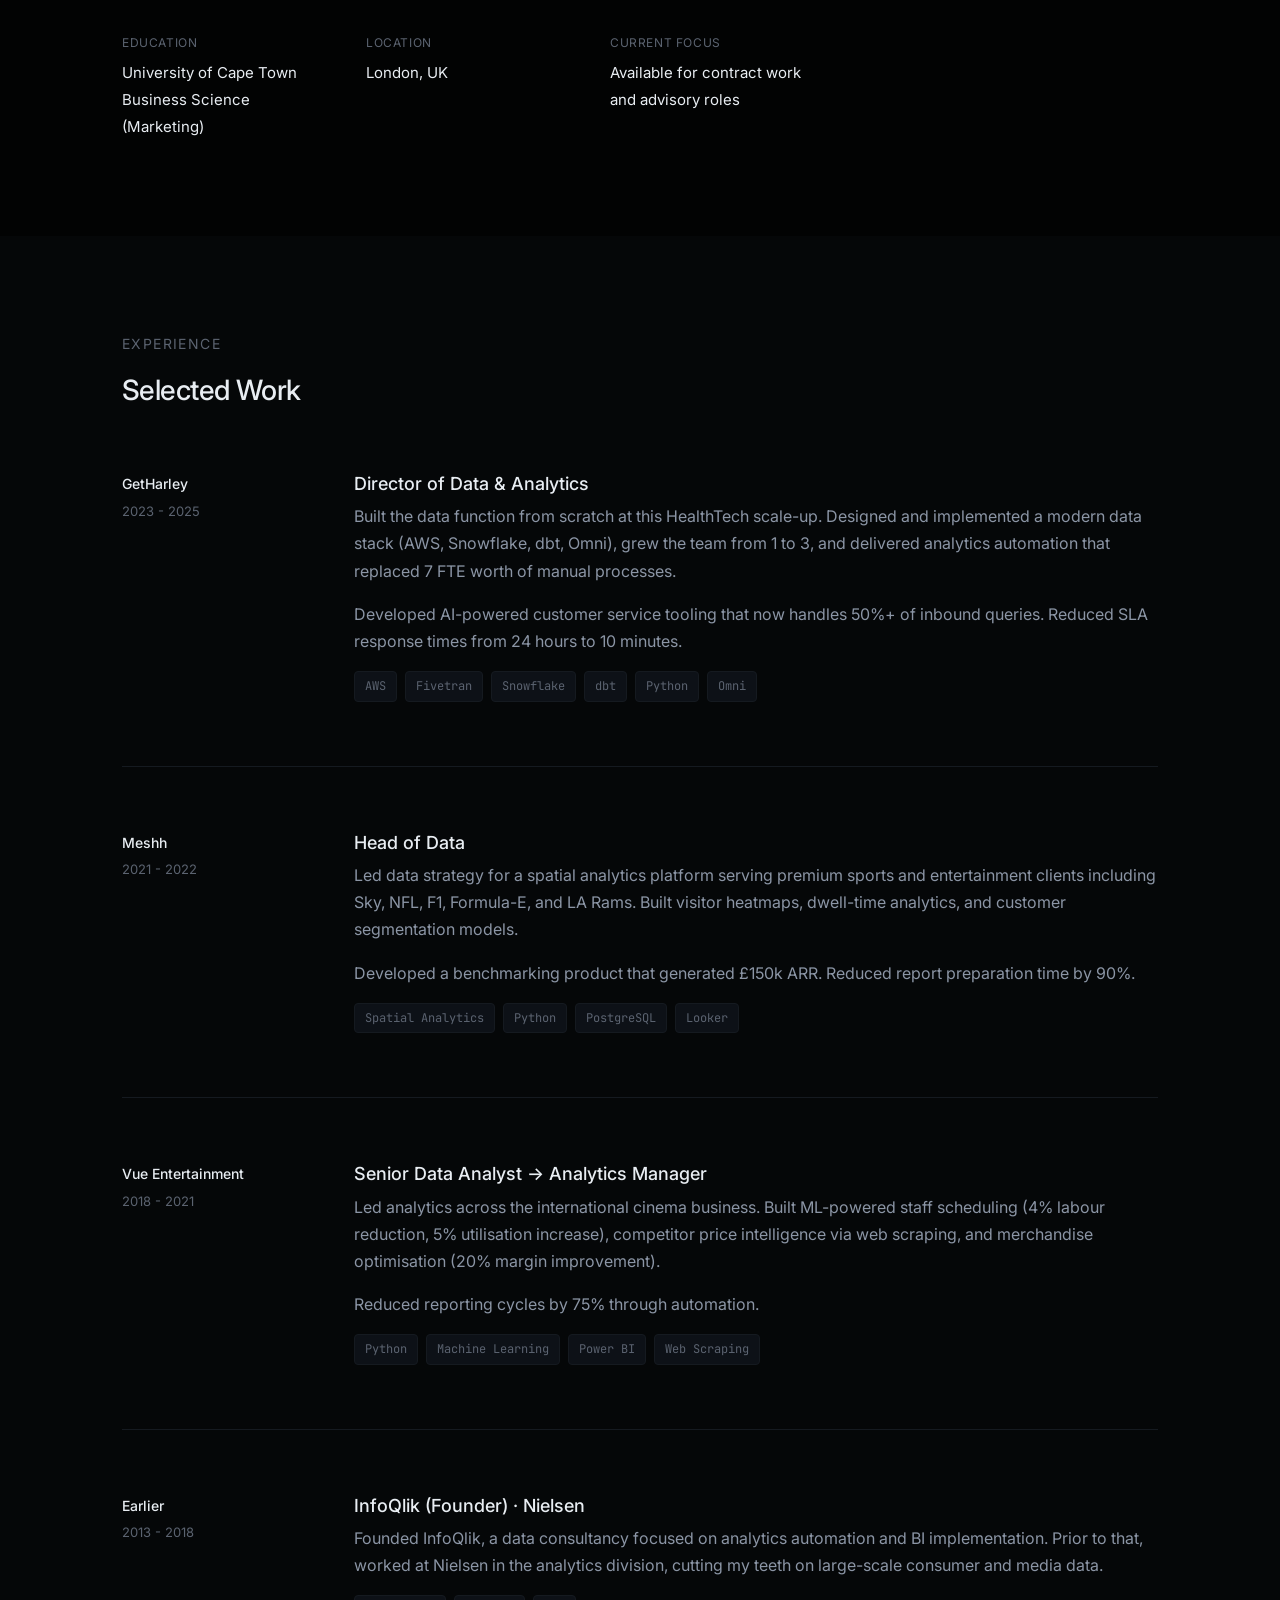
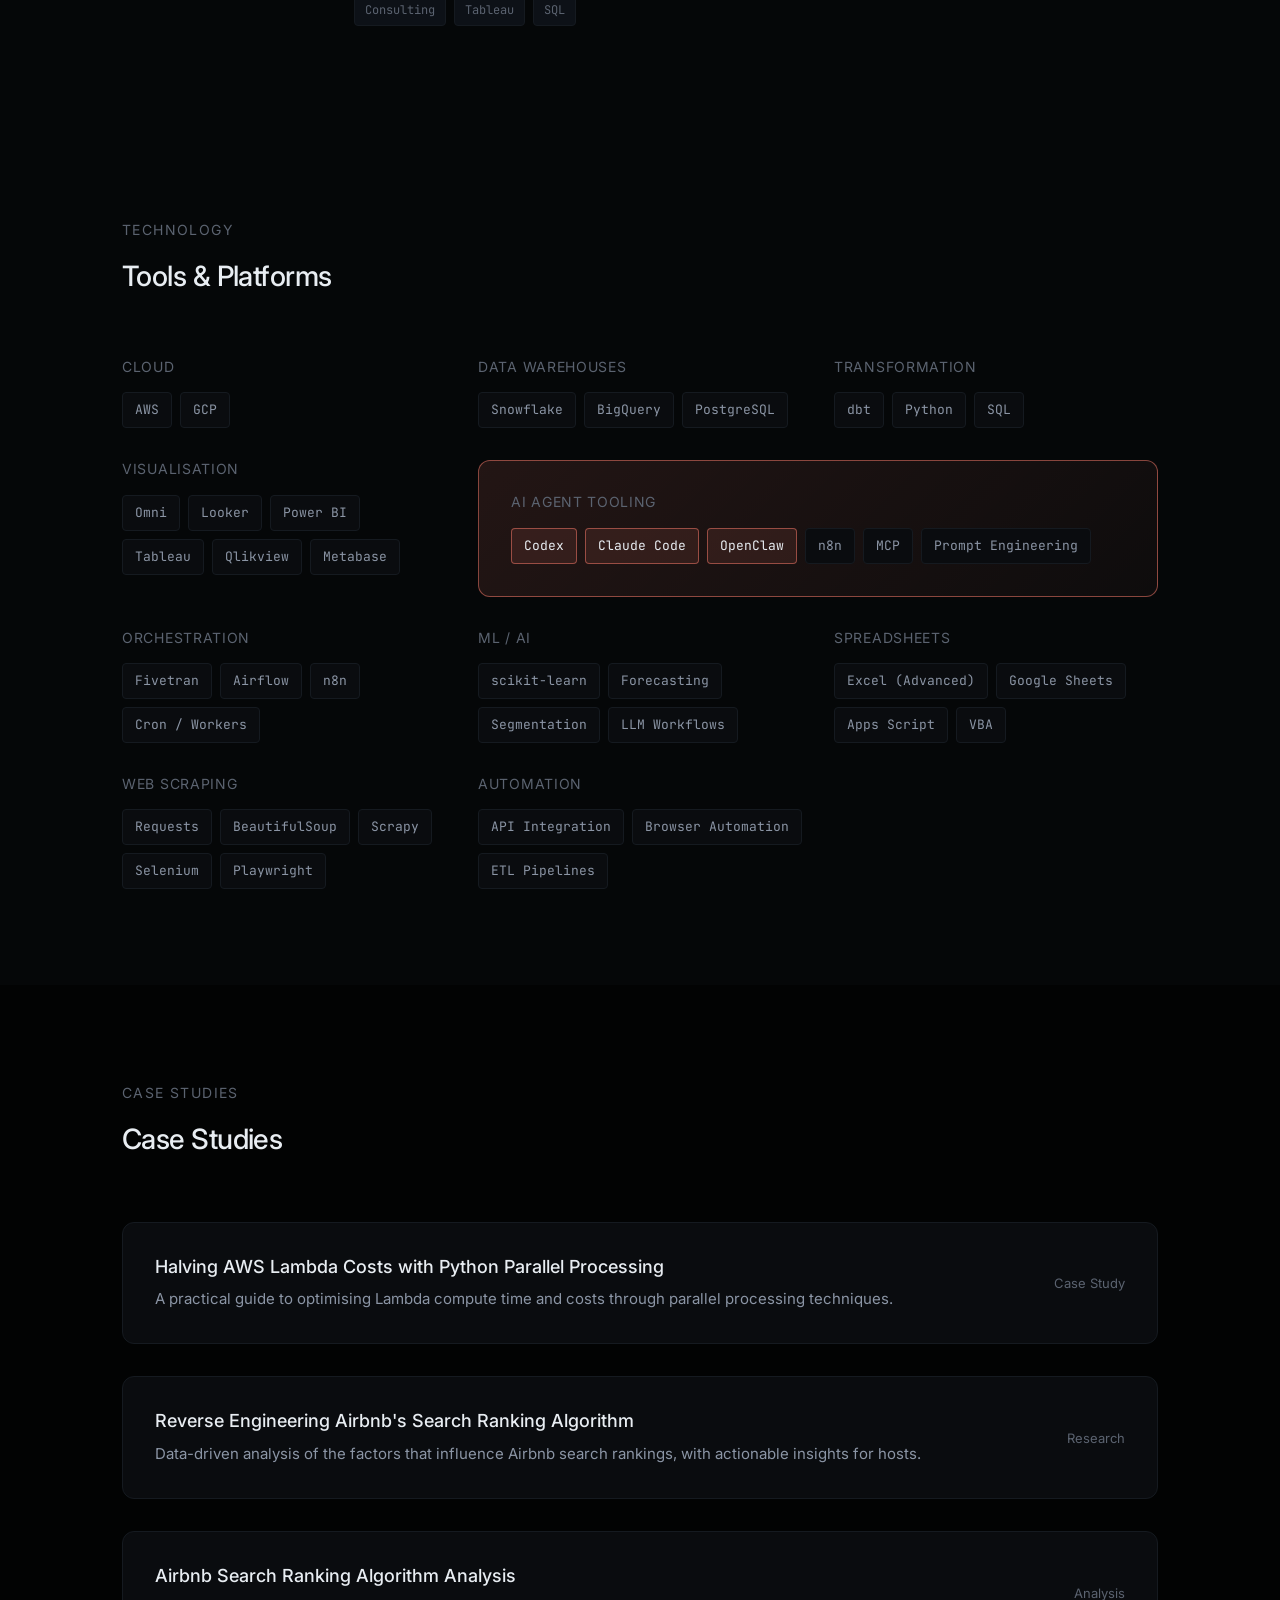
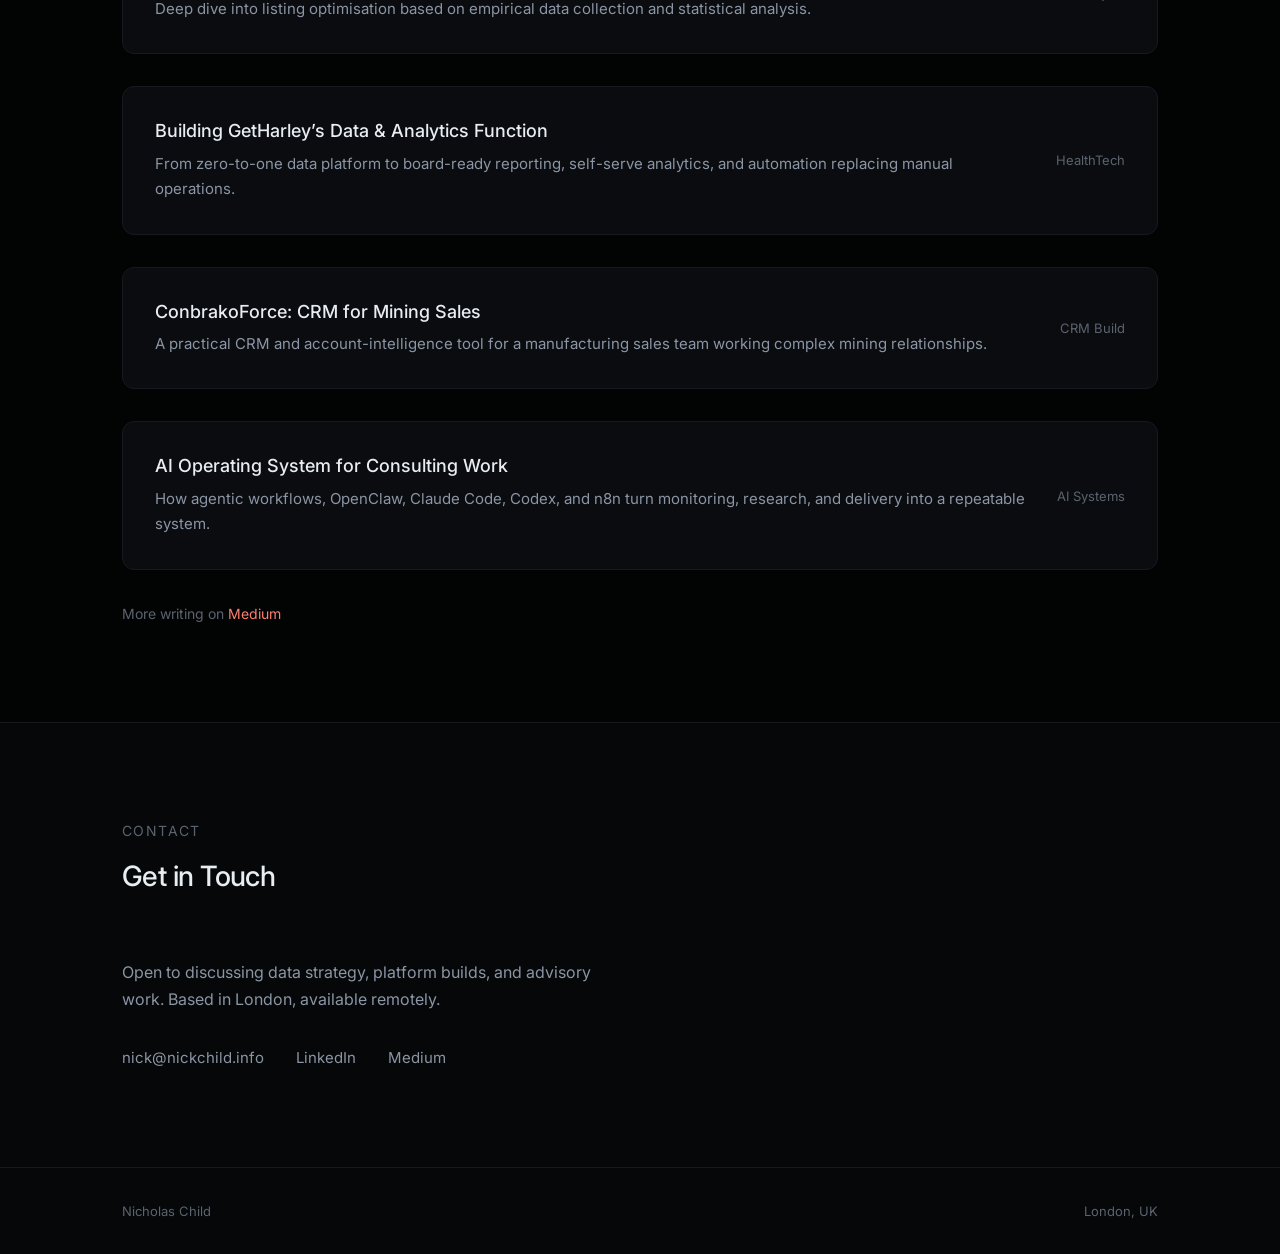
==== commit 1bddcd32: "Bust cache for hero rendering fix" ====
--- a/index.html
+++ b/index.html
@@ -43,7 +43,7 @@
     <link href="https://fonts.googleapis.com/css2?family=Inter:wght@400;500;600&family=JetBrains+Mono:wght@400;500&display=swap" rel="stylesheet">
 
     <!-- Styles -->
-    <link rel="stylesheet" href="styles/main.css">
+    <link rel="stylesheet" href="styles/main.css?v=20260513-hero-fix">
 </head>
 <body>
     <!-- Navigation -->
@@ -444,6 +444,6 @@
         </div>
     </footer>
 
-    <script src="scripts/main.js"></script>
+    <script src="scripts/main.js?v=20260513-hero-fix"></script>
 </body>
 </html>
--- a/styles/main.css
+++ b/styles/main.css
@@ -181,6 +181,8 @@
     align-items: center;
     overflow: hidden;
     padding-top: 80px;
+    background: var(--color-bg-dark);
+    isolation: isolate;
 }
 
 .hero-canvas {
@@ -189,17 +191,21 @@
     left: 0;
     width: 100%;
     height: 100%;
-    z-index: 0;
+    z-index: -1;
     opacity: 0.7;
+    pointer-events: none;
 }
 
 .hero-content {
     position: relative;
-    z-index: 1;
+    z-index: 2;
     display: grid;
     grid-template-columns: auto 1fr;
     gap: var(--spacing-lg);
     align-items: center;
+    opacity: 1 !important;
+    visibility: visible !important;
+    transform: none !important;
 }
 
 .hero-image {
@@ -208,6 +214,10 @@
     border-radius: 50%;
     overflow: hidden;
     border: 2px solid var(--color-border);
+    opacity: 1 !important;
+    visibility: visible !important;
+    transform: translateZ(0);
+    backface-visibility: hidden;
 }
 
 .hero-image img {
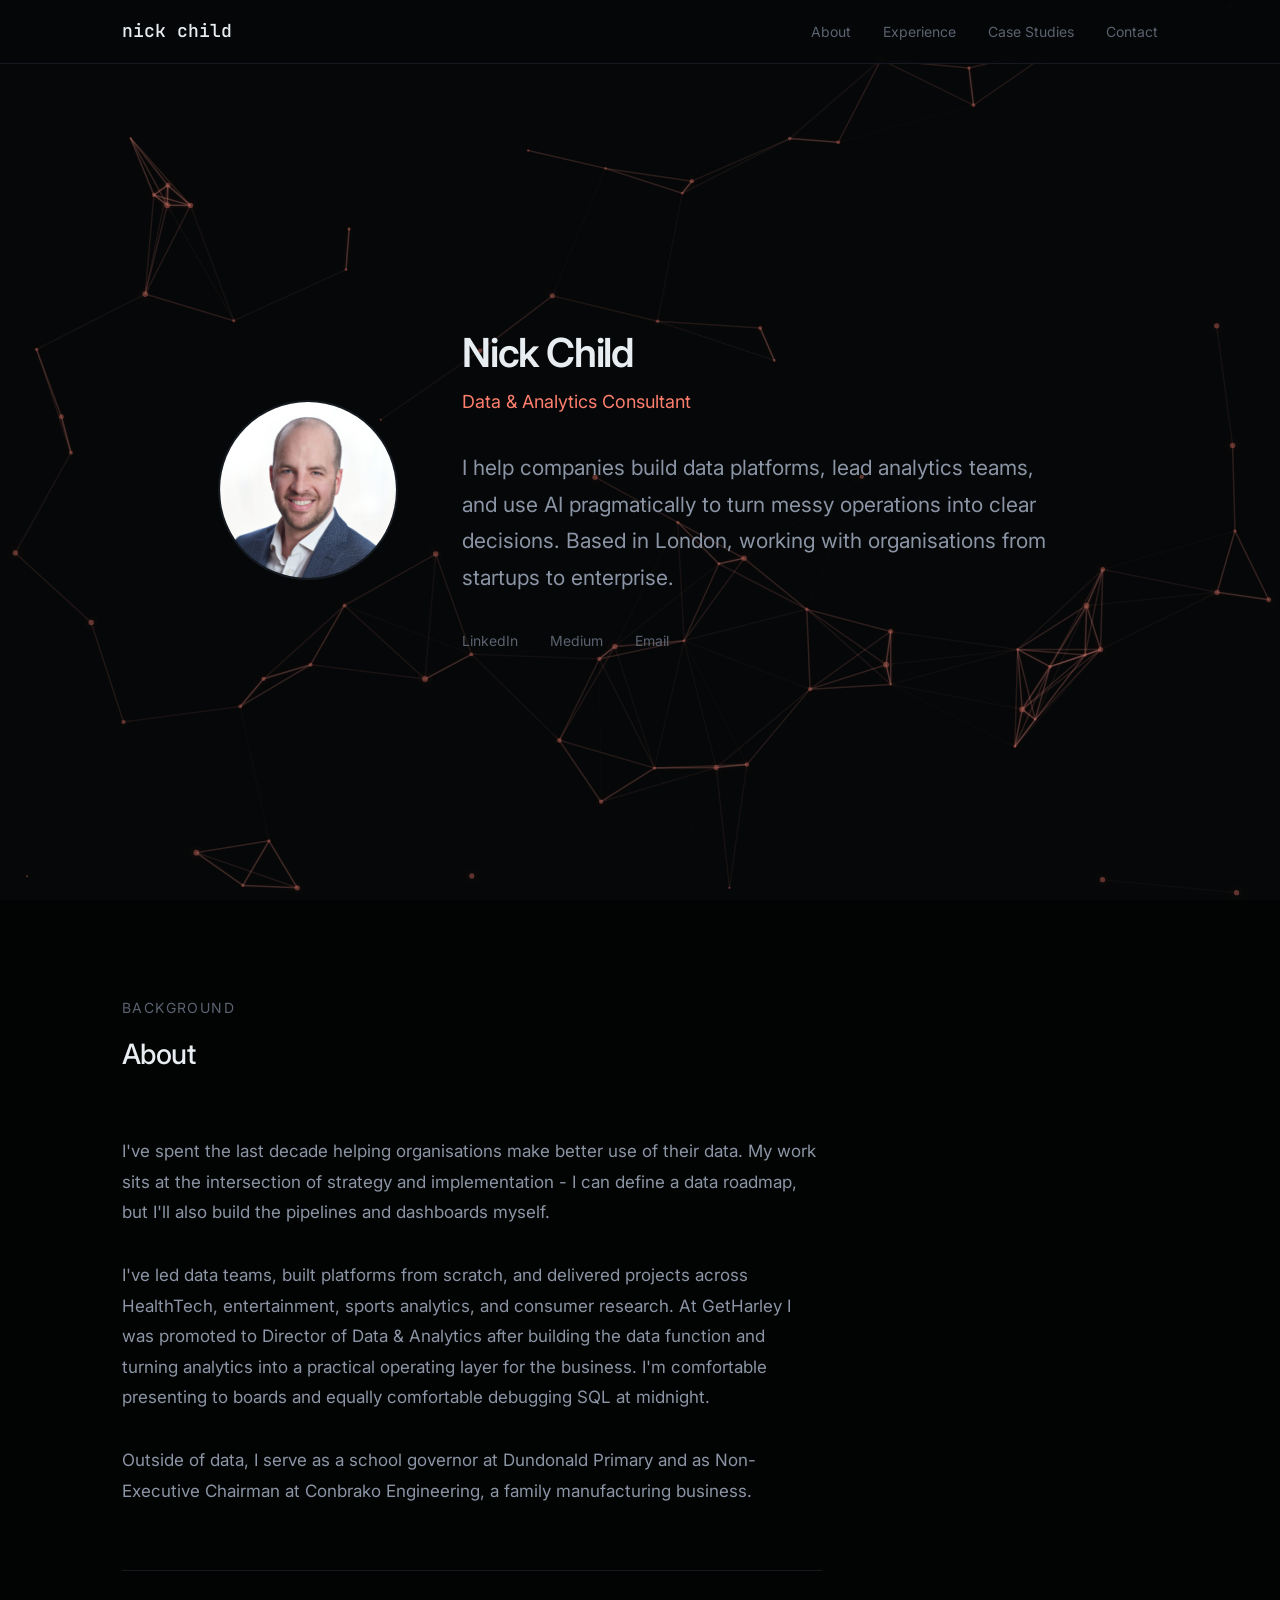
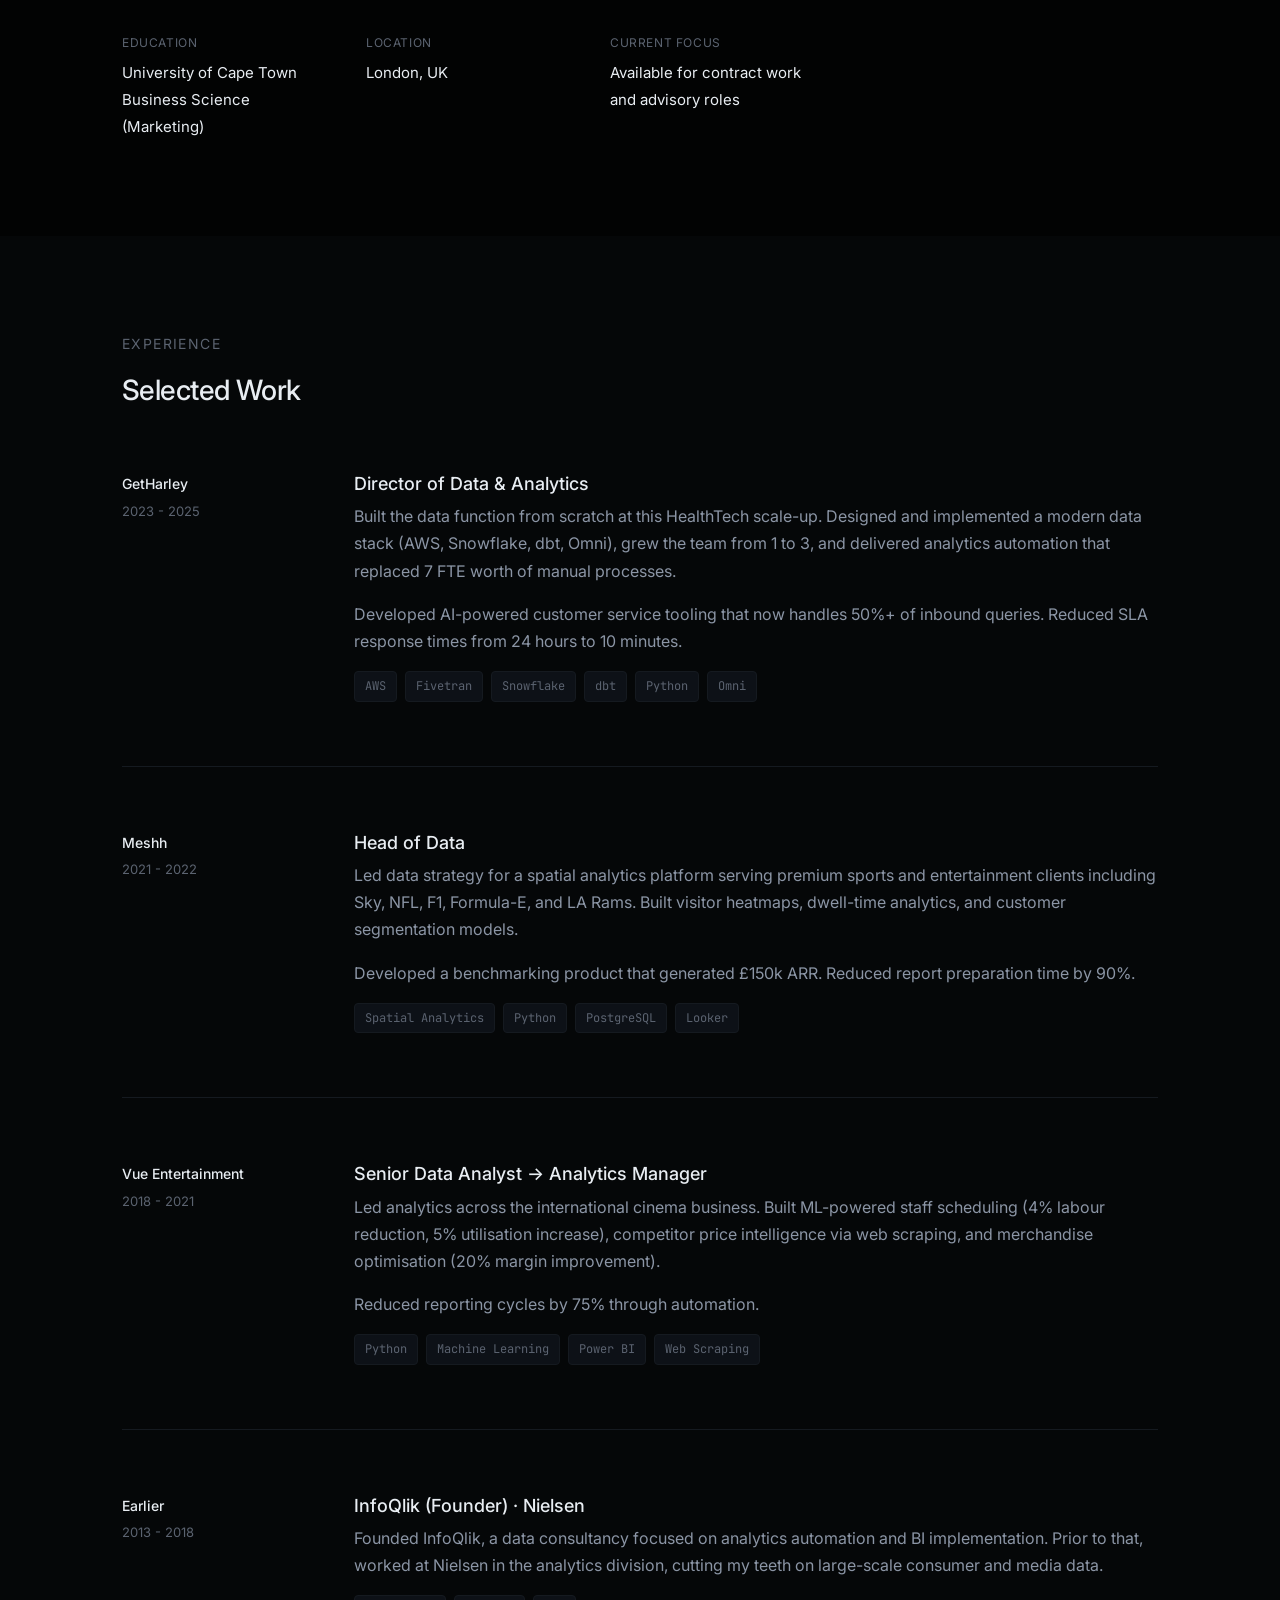
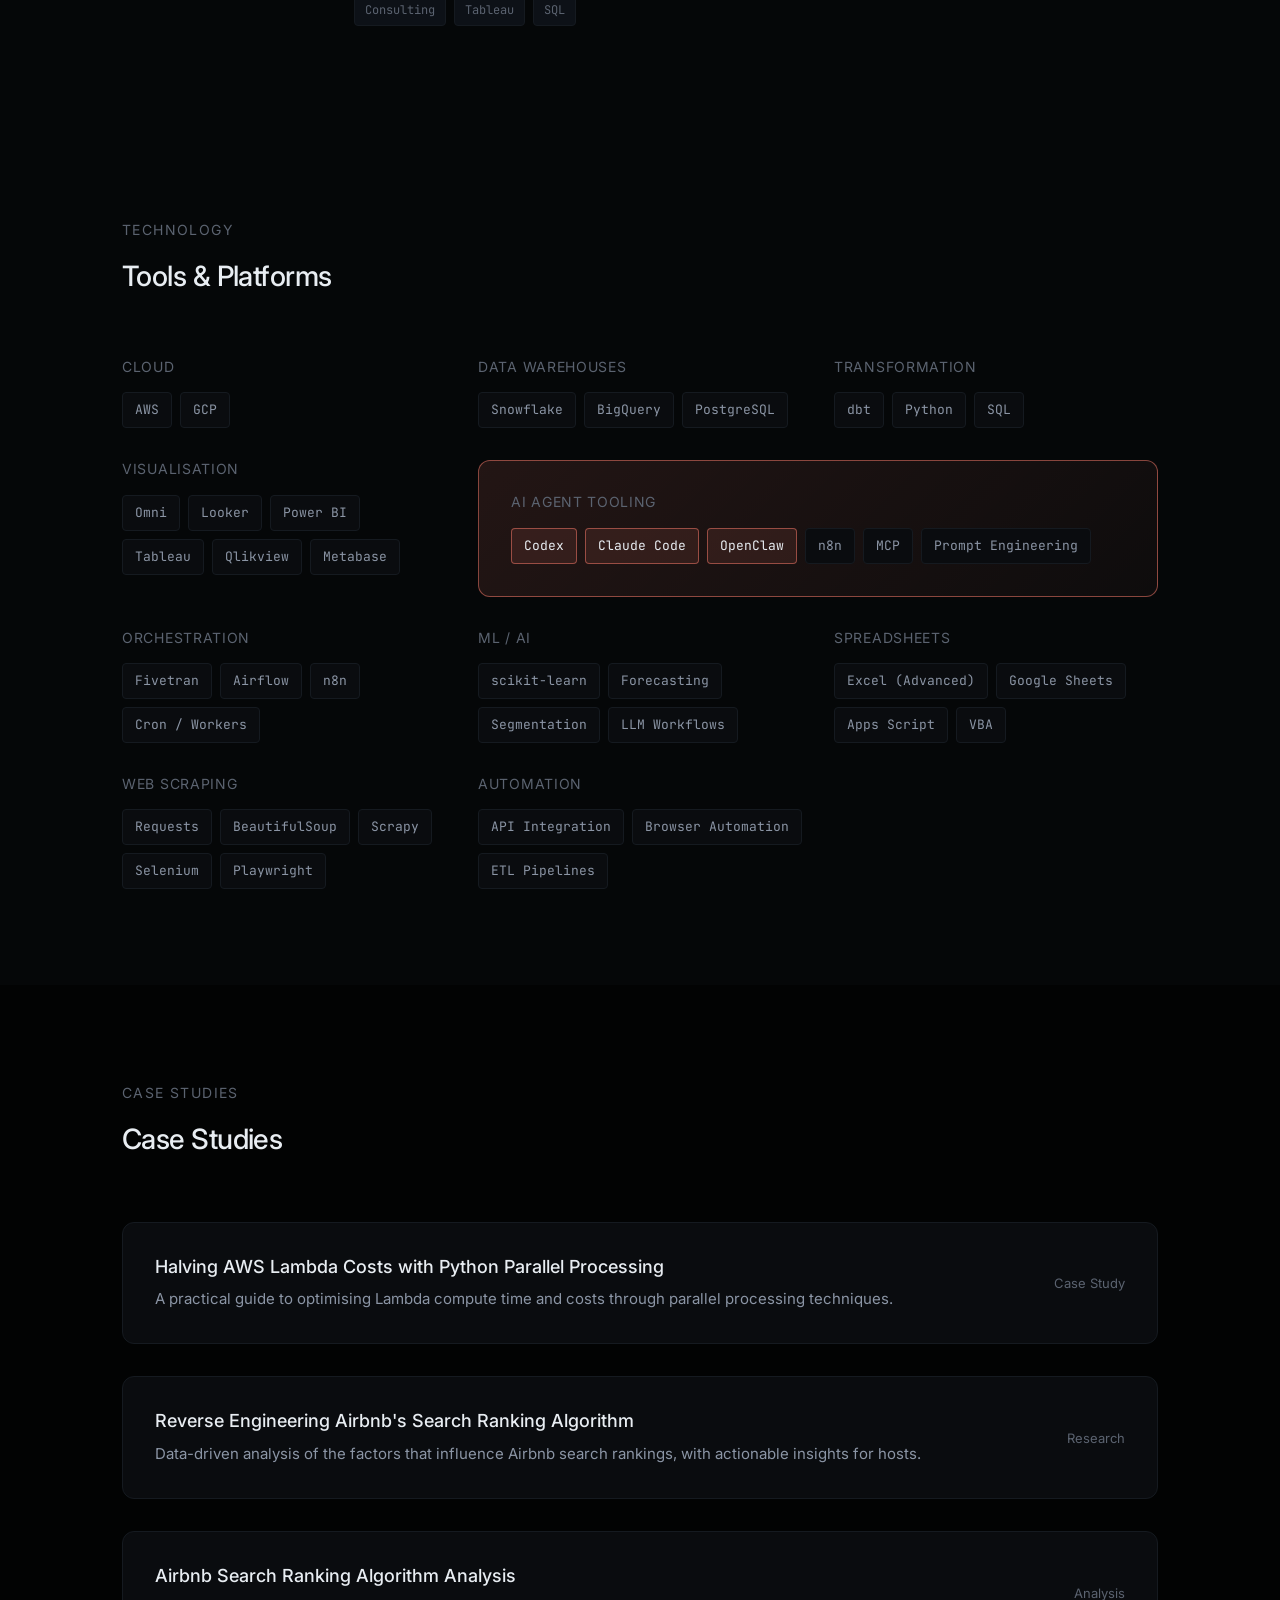
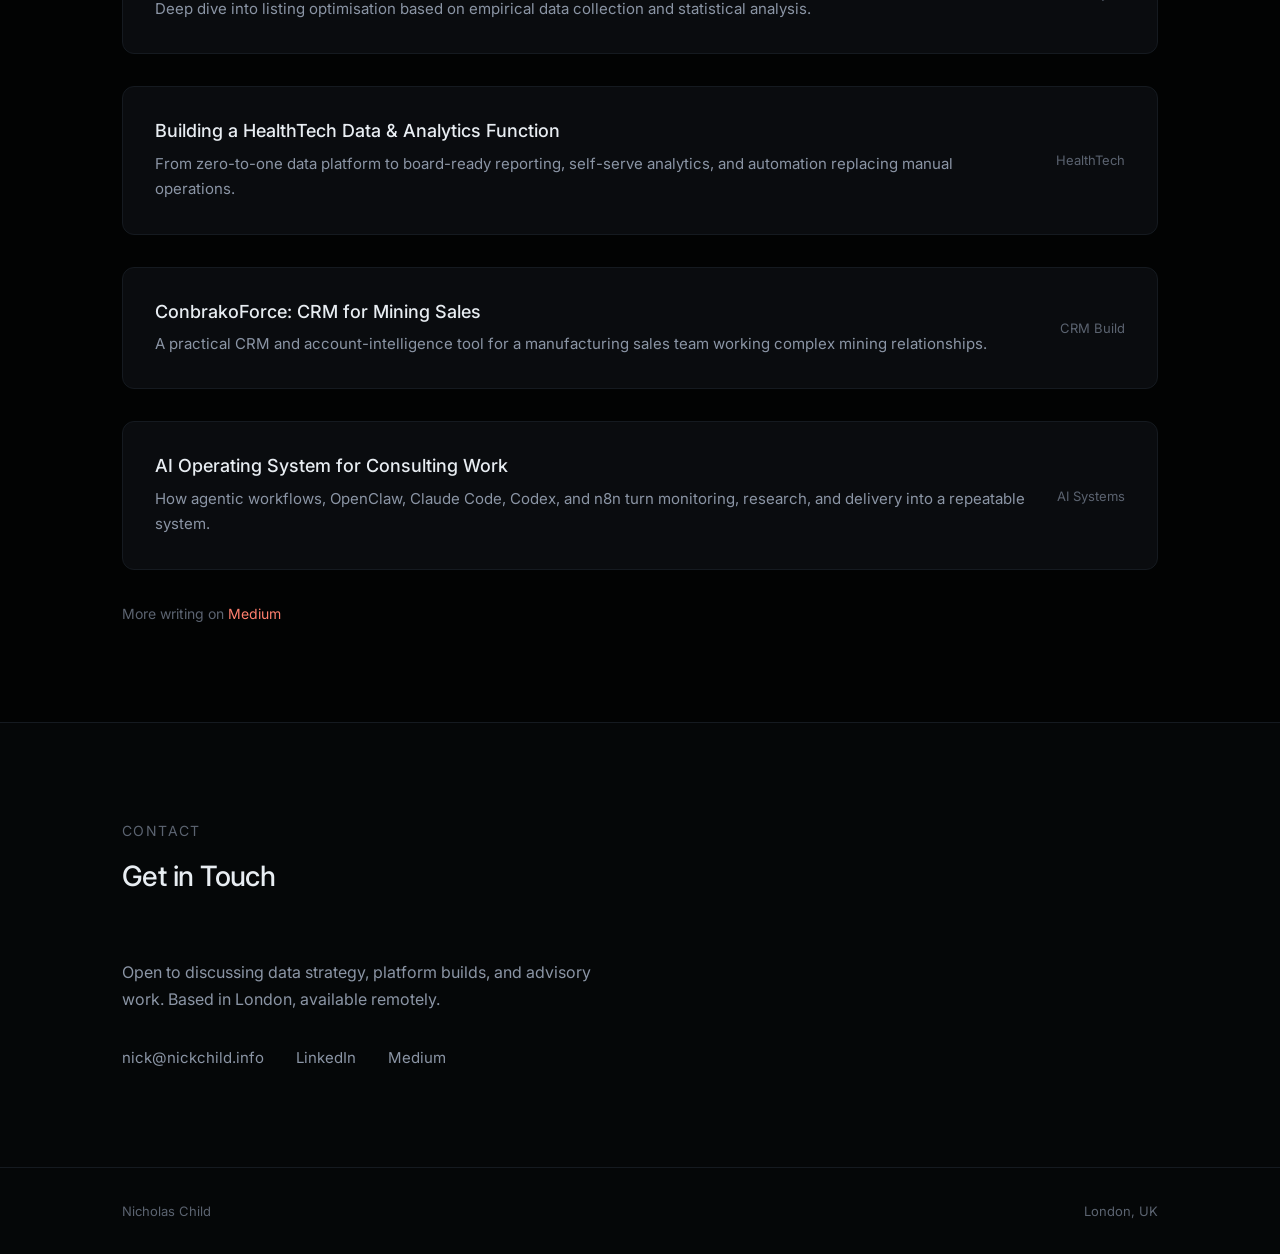
==== commit 148a8004: "Anonymise HealthTech case study title" ====
--- a/index.html
+++ b/index.html
@@ -379,7 +379,7 @@
 
                 <a href="case-studies/healthtech-data-platform/healthtech-data-platform.html" class="article-card">
                     <div class="article-content">
-                        <h3>Building GetHarley’s Data & Analytics Function</h3>
+                        <h3>Building a HealthTech Data & Analytics Function</h3>
                         <p>From zero-to-one data platform to board-ready reporting, self-serve analytics, and automation replacing manual operations.</p>
                     </div>
                     <div class="article-meta">
